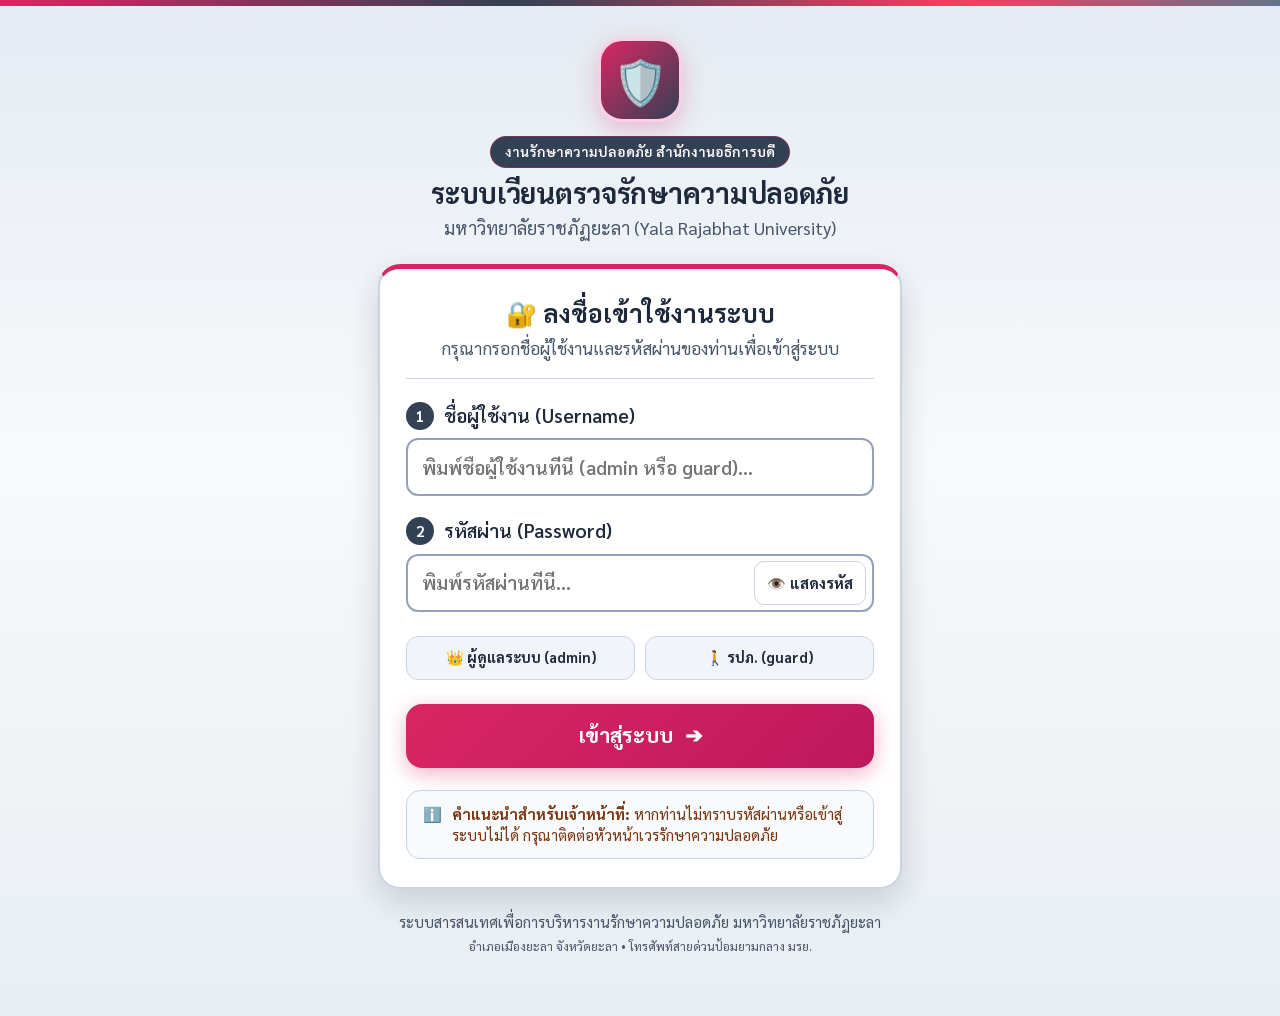
==== login.html @ 892bd607 "fix: ตรวจสอบและแก้ไขบัค Syntax error ใน app.js และจุดบกพร่องทั่วทั้งระบบ" ====
<!DOCTYPE html>
<html lang="th" data-theme="light">
<head>
  <meta charset="UTF-8">
  <meta name="viewport" content="width=device-width, initial-scale=1.0, maximum-scale=1.0, user-scalable=no, viewport-fit=cover">
  <title>เข้าสู่ระบบ - ระบบเวียนตรวจรักษาความปลอดภัย มหาวิทยาลัยราชภัฏยะลา</title>
  
  <!-- Fonts: TH Sarabun New (Google Fonts Sarabun) -->
  <link rel="preconnect" href="https://fonts.googleapis.com">
  <link rel="preconnect" href="https://fonts.gstatic.com" crossorigin>
  <link rel="stylesheet" href="https://fonts.googleapis.com/css2?family=Sarabun:ital,wght@0,300;0,400;0,500;0,600;0,700;0,800;1,400;1,600&display=swap">
  
  <!-- Main CSS -->
  <link rel="stylesheet" href="css/style.css?v=4.1">
</head>
<body class="login-body">

  <!-- แถบสีประจำสถาบันด้านบนสุด -->
  <div class="uni-top-ribbon"></div>

  <div class="login-wrapper">
    <!-- ส่วนหัวตราสัญลักษณ์มหาวิทยาลัย -->
    <div class="login-uni-header">
      <div class="uni-crest-badge" aria-hidden="true">🛡️</div>
      <div class="uni-title-group">
        <span class="uni-ministry-tag">งานรักษาความปลอดภัย สำนักงานอธิการบดี</span>
        <h1>ระบบเวียนตรวจรักษาความปลอดภัย</h1>
        <p>มหาวิทยาลัยราชภัฏยะลา (Yala Rajabhat University)</p>
      </div>
    </div>

    <!-- การ์ดกล่องเข้าสู่ระบบ (ออกแบบให้อ่านง่าย สบายตา) -->
    <div class="login-card">
      <div class="login-card-title-box">
        <h2>🔐 ลงชื่อเข้าใช้งานระบบ</h2>
        <p>กรุณากรอกชื่อผู้ใช้งานและรหัสผ่านของท่านเพื่อเข้าสู่ระบบ</p>
      </div>

      <form id="loginForm" class="login-form-clean">
        <div id="loginAlertBox" class="login-alert-banner" style="display:none;"></div>

        <!-- ช่องที่ 1: ชื่อผู้ใช้งาน -->
        <div class="login-field-group">
          <label for="usernameInput" class="login-field-label">
            <span class="step-circle">1</span> ชื่อผู้ใช้งาน (Username)
          </label>
          <input
            type="text"
            id="usernameInput"
            class="login-input-large"
            placeholder="พิมพ์ชื่อผู้ใช้งานที่นี่ (admin หรือ guard)..."
            autocomplete="username"
            required
          >
        </div>

        <!-- ช่องที่ 2: รหัสผ่าน -->
        <div class="login-field-group">
          <label for="passwordInput" class="login-field-label">
            <span class="step-circle">2</span> รหัสผ่าน (Password)
          </label>
          <div class="login-pw-wrapper">
            <input
              type="password"
              id="passwordInput"
              class="login-input-large pw-padding"
              placeholder="พิมพ์รหัสผ่านที่นี่..."
              autocomplete="current-password"
              required
            >
            <button type="button" id="togglePwBtn" class="btn-show-pw" title="กดเพื่อดูหรือซ่อนรหัสผ่าน">
              👁️ <span id="togglePwText">แสดงรหัส</span>
            </button>
          </div>
        </div>

        <!-- ปุ่มลัดเข้าสู่ระบบด่วนสำหรับทดสอบ -->
        <div class="login-quick-roles" style="display: flex; gap: 10px; margin-top: 4px;">
          <button type="button" class="btn-quick-login" id="btnQuickAdmin" style="flex: 1; min-height: 44px; padding: 8px 12px; border-radius: 12px; border: 1.5px solid var(--line); background: var(--surface-alt); font-size: 14.5px; font-weight: 700; color: var(--ink); cursor: pointer; display: flex; align-items: center; justify-content: center; gap: 6px;">
            👑 ผู้ดูแลระบบ (admin)
          </button>
          <button type="button" class="btn-quick-login" id="btnQuickGuard" style="flex: 1; min-height: 44px; padding: 8px 12px; border-radius: 12px; border: 1.5px solid var(--line); background: var(--surface-alt); font-size: 14.5px; font-weight: 700; color: var(--ink); cursor: pointer; display: flex; align-items: center; justify-content: center; gap: 6px;">
            🚶 รปภ. (guard)
          </button>
        </div>

        <!-- ปุ่มกดเข้าสู่ระบบขนาดใหญ่ -->
        <button type="submit" class="btn-login-primary" id="submitLoginBtn">
          <span>เข้าสู่ระบบ</span>
          <span class="btn-arrow">➔</span>
        </button>
      </form>

      <div class="login-help-box">
        <span>ℹ️</span>
        <div>
          <b>คำแนะนำสำหรับเจ้าหน้าที่:</b> หากท่านไม่ทราบรหัสผ่านหรือเข้าสู่ระบบไม่ได้ กรุณาติดต่อหัวหน้าเวรรักษาความปลอดภัย
        </div>
      </div>
    </div>

    <!-- ส่วนท้ายหน้าเว็บทางการ -->
    <footer class="login-uni-footer">
      <div>ระบบสารสนเทศเพื่อการบริหารงานรักษาความปลอดภัย มหาวิทยาลัยราชภัฏยะลา</div>
      <small>อำเภอเมืองยะลา จังหวัดยะลา • โทรศัพท์สายด่วนป้อมยามกลาง มรย.</small>
    </footer>
  </div>

  <script src="js/data.js?v=4.1"></script>
  <script>
    (function () {
      'use strict';

      const usernameInput = document.getElementById('usernameInput');
      const passwordInput = document.getElementById('passwordInput');
      const togglePwBtn = document.getElementById('togglePwBtn');
      const togglePwText = document.getElementById('togglePwText');
      const loginForm = document.getElementById('loginForm');
      const submitLoginBtn = document.getElementById('submitLoginBtn');
      const loginAlertBox = document.getElementById('loginAlertBox');
      const btnQuickAdmin = document.getElementById('btnQuickAdmin');
      const btnQuickGuard = document.getElementById('btnQuickGuard');

      // ตั้งค่าโหมดสีเริ่มต้นให้เป็นโหมดสว่างสบายตาเสมอ
      const savedTheme = localStorage.getItem('yru_sp_theme_v2') || 'light';
      document.documentElement.setAttribute('data-theme', savedTheme);

      // ล้างเซสชันเก่าทุกครั้งที่เปิดเข้าหน้า login.html เพื่อบังคับให้เข้าหน้าล็อกอินเสมอตามความต้องการ
      try {
        sessionStorage.removeItem('yru_sp_session');
        localStorage.removeItem('yru_sp_session');
      } catch (e) {}

      // ปุ่มแสดง/ซ่อนรหัสผ่าน
      if (togglePwBtn) {
        togglePwBtn.addEventListener('click', function () {
          const isPw = passwordInput.type === 'password';
          passwordInput.type = isPw ? 'text' : 'password';
          if (togglePwText) {
            togglePwText.textContent = isPw ? 'ซ่อนรหัส' : 'แสดงรหัส';
          }
        });
      }

      // ปุ่มลัดเข้าสู่ระบบด่วน
      if (btnQuickAdmin) {
        btnQuickAdmin.addEventListener('click', function () {
          usernameInput.value = 'admin';
          passwordInput.value = 'admin1234';
          executeLogin('admin', 'admin1234');
        });
      }

      if (btnQuickGuard) {
        btnQuickGuard.addEventListener('click', function () {
          usernameInput.value = 'guard';
          passwordInput.value = 'guard1234';
          executeLogin('guard', 'guard1234');
        });
      }

      // รองรับการคลิกปุ่มเข้าสู่ระบบโดยตรง
      if (submitLoginBtn) {
        submitLoginBtn.addEventListener('click', function (e) {
          e.preventDefault();
          executeLogin(usernameInput.value, passwordInput.value);
        });
      }

      // รองรับการกด Enter ในฟอร์ม
      if (loginForm) {
        loginForm.addEventListener('submit', function (e) {
          e.preventDefault();
          executeLogin(usernameInput.value, passwordInput.value);
        });
      }

      function executeLogin(username, password) {
        username = (username || '').trim().toLowerCase();
        password = (password || '').trim();

        if (!username || !password) {
          showError('กรุณากรอกชื่อผู้ใช้งานและรหัสผ่านให้ครบทั้ง 2 ช่อง');
          return;
        }

        const accounts = (typeof DEFAULT_ACCOUNTS !== 'undefined') ? DEFAULT_ACCOUNTS : [
          { username: 'admin', password: 'admin1234', name: 'ผู้ดูแลระบบ', role: 'admin', roleName: 'ผู้ดูแลระบบ' },
          { username: 'guard', password: 'guard1234', name: 'เจ้าหน้าที่ รปภ.', role: 'user', roleName: 'เจ้าหน้าที่ รปภ. (ผู้ตรวจ)' },
          { username: 'user', password: 'user1234', name: 'เจ้าหน้าที่ทั่วไป', role: 'user', roleName: 'ผู้ใช้งานทั่วไป' }
        ];

        const matched = accounts.find(function (acc) {
          return acc.username.toLowerCase() === username && acc.password === password;
        });

        if (matched) {
          loginAlertBox.style.display = 'none';
          submitLoginBtn.disabled = true;
          submitLoginBtn.innerHTML = '<span>⏳ กำลังเข้าสู่ระบบ กรุณารอสักครู่...</span>';

          const sessionData = {
            id: matched.id || ('acc-' + matched.username),
            username: matched.username,
            name: matched.name,
            role: matched.role,
            roleName: matched.roleName
          };

          try {
            sessionStorage.setItem('yru_sp_session', JSON.stringify(sessionData));
            localStorage.setItem('yru_sp_session', JSON.stringify(sessionData));
          } catch (err) {
            console.error('Storage error:', err);
          }

          setTimeout(function () {
            window.location.replace('index.html');
          }, 250);
        } else {
          showError('ชื่อผู้ใช้งาน หรือ รหัสผ่านไม่ถูกต้อง กรุณาตรวจสอบแล้วลองใหม่อีกครั้ง');
        }
      }

      function showError(msg) {
        loginAlertBox.textContent = '⚠️ ' + msg;
        loginAlertBox.style.display = 'block';
      }
    })();
  </script>
</body>
</html>
---- css/style.css ----
/* ==========================================================================
   ระบบเวียนตรวจรักษาความปลอดภัย มหาวิทยาลัยราชภัฏยะลา (YRU Official UI)
   เอกลักษณ์สีประจำมหาวิทยาลัยราชภัฏยะลา: สีชมพู (Pink) และ สีเทา (Slate Gray)
   ออกแบบให้อ่านง่าย สบายตา ไม่แสบตา ตัวอักษรใหญ่ ปุ่มกดชัดเจน สง่างามระดับมหาวิทยาลัย
   ========================================================================== */

:root {
  /* โทนสีหลัก: ชมพู-เทา มหาวิทยาลัยราชภัฏยะลา (YRU Official Pink & Slate Gray) */
  --bg: #f8fafc;
  --surface: #ffffff;
  --surface-alt: #f1f5f9;
  --ink: #1e293b;
  --muted: #475569;
  --line: #cbd5e1;
  --line-strong: #94a3b8;

  /* สีประจำมหาวิทยาลัยราชภัฏยะลา (YRU Pink & Slate Gray) */
  --yru-pink: #d92662;
  --yru-pink-hover: #be185d;
  --yru-pink-light: #fff1f5;
  --yru-pink-border: #fbcfe8;
  --yru-gray: #334155;
  --yru-gray-light: #e2e8f0;
  --yru-gray-border: #cbd5e1;

  --navy: #334155; /* สีเทาเข้มเกียรติยศ มรย. (Slate/Charcoal Gray) */
  --navy-light: #fff1f5; /* ผสมผสานสีชมพูอ่อนระเรื่อ */
  --accent: #d92662; /* สีเน้นหลัก: ชมพูสดใส มรย. */
  --accent-hover: #be185d;
  --accent-ink: #ffffff;
  --gold: #64748b; /* สีเทาเงินหรูหรา (Silver Slate) */
  --gold-bg: #f8fafc;
  --gold-border: #cbd5e1;

  /* สีสถานะ (ปรับความอิ่มตัวให้ผู้ใหญ่มองสบายตา แต่แยกแยะชัดเจน) */
  --ok: #15803d;

  /* iOS & Mobile Safe Area Insets (iPhone Notch, Dynamic Island, iPad Home Bar) */
  --sat: env(safe-area-inset-top, 0px);
  --sab: env(safe-area-inset-bottom, 0px);
  --sal: env(safe-area-inset-left, 0px);
  --sar: env(safe-area-inset-right, 0px);
  --ok-bg: #ecfdf3;
  --ok-border: #86efac;

  --alert: #b91c1c;
  --alert-bg: #fef2f2;
  --alert-border: #fca5a5;

  --risk: #b45309;
  --risk-bg: #fffbeb;
  --risk-border: #fcd34d;

  /* สีกะการทำงาน */
  --sm: #b45309; /* กะเช้า */
  --sa: #0369a1; /* กะบ่าย */
  --sn: #3730a3; /* กะดึก */

  --shadow-sm: 0 2px 6px rgba(51, 65, 85, 0.06);
  --shadow: 0 4px 16px rgba(51, 65, 85, 0.08);
  --shadow-lg: 0 12px 32px rgba(15, 23, 42, 0.16);

  /* ฟอนต์ภาษาไทยมาตรฐานทางราชการ: TH Sarabun New / Sarabun */
  --f-head: "TH Sarabun New", "TH Sarabun PSK", "Sarabun", -apple-system, BlinkMacSystemFont, "Segoe UI", sans-serif;
  --f-body: "TH Sarabun New", "TH Sarabun PSK", "Sarabun", -apple-system, BlinkMacSystemFont, "Segoe UI", sans-serif;
}

/* โหมดกลางคืน (Dark Mode) สไตล์ Cyber Pink & Slate Gray */
:root[data-theme="dark"] {
  --bg: #0b0f17;
  --surface: #151d2a;
  --surface-alt: #1a2332;
  --ink: #f1f5f9;
  --muted: #94a3b8;
  --line: #2d3748;
  --line-strong: #4a5568;

  --yru-pink: #f43f5e;
  --yru-pink-hover: #fb7185;
  --yru-pink-light: #2d121c;
  --yru-pink-border: #881337;
  --yru-gray: #64748b;
  --yru-gray-light: #1e293b;
  --yru-gray-border: #475569;

  --navy: #64748b;
  --navy-light: #25121b;
  --accent: #f43f5e;
  --accent-hover: #fb7185;
  --accent-ink: #ffffff;
  --gold: #94a3b8;
  --gold-bg: #1e293b;
  --gold-border: #475569;

  --ok: #4ade80;
  --ok-bg: #132f20;
  --ok-border: #166534;

  --alert: #f87171;
  --alert-bg: #3b181c;
  --alert-border: #991b1b;

  --risk: #fbbf24;
  --risk-bg: #332409;
  --risk-border: #92400e;

  --shadow-sm: none;
  --shadow: 0 4px 16px rgba(0, 0, 0, 0.35);
  --shadow-lg: 0 12px 32px rgba(0, 0, 0, 0.55);
  color-scheme: dark;
}

* {
  box-sizing: border-box;
}

html, body {
  margin: 0;
  padding: 0;
  font-family: var(--f-body);
  font-size: 19.5px; /* ขนาดมาตรฐานที่อ่านสบายตา คมชัด สำหรับ TH Sarabun New */
  line-height: 1.55;
  color: var(--ink);
  background: var(--bg);
  -webkit-font-smoothing: antialiased;
  -moz-osx-font-smoothing: grayscale;
}

body {
  padding-bottom: max(60px, calc(40px + var(--sab)));
  padding-left: var(--sal);
  padding-right: var(--sar);
}

h1, h2, h3, h4 {
  font-family: var(--f-head);
  margin: 0;
  line-height: 1.3;
  color: var(--ink);
}

h1 {
  font-size: 28px;
  font-weight: 700;
  letter-spacing: -0.01em;
}

h2 {
  font-size: 23px;
  font-weight: 700;
}

h3 {
  font-size: 20px;
  font-weight: 600;
}

h4 {
  font-size: 18px;
  font-weight: 600;
}

p {
  margin: 0;
  font-size: 18px;
  font-weight: 400;
  line-height: 1.55;
  color: var(--muted);
}

button, select, input, textarea {
  font: inherit;
  color: inherit;
}

/* แถบสีชมพู-เทา มหาวิทยาลัยราชภัฏยะลา ด้านบนสุดของหน้าเว็บ */
.uni-top-ribbon {
  height: 6px;
  background: linear-gradient(90deg, #d92662 0%, #334155 40%, #f43f5e 75%, #64748b 100%);
  width: 100%;
}

.wrap {
  max-width: 780px;
  margin: 0 auto;
  padding: 0 16px;
}

body.wide .wrap {
  max-width: 1180px;
}

/* ==========================================================================
   1. หน้าเข้าสู่ระบบ (Official Login Page - login.html)
   ========================================================================== */
body.login-body {
  min-height: 100vh;
  display: flex;
  flex-direction: column;
  background: linear-gradient(180deg, #e4ebf3 0%, var(--bg) 45%, #e8eef3 100%);
  padding-top: var(--sat);
  padding-bottom: max(20px, var(--sab));
  padding-left: var(--sal);
  padding-right: var(--sar);
}

:root[data-theme="dark"] body.login-body {
  background: linear-gradient(180deg, #0b1120 0%, #0f172a 100%);
}

.login-wrapper {
  flex: 1;
  width: 100%;
  max-width: 560px;
  margin: 0 auto;
  padding: 32px 18px 40px;
  display: flex;
  flex-direction: column;
  justify-content: center;
  gap: 22px;
}

.login-uni-header {
  display: flex;
  flex-direction: column;
  align-items: center;
  text-align: center;
  gap: 12px;
}

.uni-crest-badge {
  width: 84px;
  height: 84px;
  background: linear-gradient(135deg, var(--yru-pink) 0%, var(--yru-gray) 100%);
  border: 3px solid var(--yru-pink-border);
  border-radius: 24px;
  display: grid;
  place-items: center;
  font-size: 44px;
  box-shadow: 0 8px 24px rgba(217, 38, 98, 0.25);
}

.uni-ministry-tag {
  display: inline-block;
  background: var(--yru-gray);
  color: #ffffff;
  font-size: 14px;
  font-weight: 600;
  padding: 4px 14px;
  border-radius: 99px;
  border: 1px solid rgba(217, 38, 98, 0.4);
  margin-bottom: 6px;
}

.uni-title-group h1 {
  font-size: 28px;
  font-weight: 700;
  color: var(--ink);
}

:root[data-theme="dark"] .uni-title-group h1 {
  color: #ffffff;
}

.uni-title-group p {
  margin: 4px 0 0;
  font-size: 18px;
  color: var(--muted);
  font-weight: 400;
}

.login-card {
  background: var(--surface);
  border: 2px solid var(--line);
  border-top: 5px solid var(--yru-pink);
  border-radius: 22px;
  padding: 28px 26px;
  box-shadow: var(--shadow-lg);
  display: flex;
  flex-direction: column;
  gap: 22px;
}

.login-card-title-box {
  text-align: center;
  border-bottom: 1.5px solid var(--line);
  padding-bottom: 16px;
}

.login-card-title-box h2 {
  font-size: 25px;
  font-weight: 700;
  color: var(--ink);
}

.login-card-title-box p {
  margin: 6px 0 0;
  font-size: 17px;
  font-weight: 400;
  color: var(--muted);
}

.login-form-clean {
  display: flex;
  flex-direction: column;
  gap: 20px;
}

.login-field-group {
  display: flex;
  flex-direction: column;
  gap: 8px;
}

.login-field-label {
  display: flex;
  align-items: center;
  gap: 10px;
  font-size: 19px;
  font-weight: 600;
  color: var(--ink);
}

.step-circle {
  width: 28px;
  height: 28px;
  border-radius: 50%;
  background: var(--navy);
  color: #ffffff;
  font-size: 15px;
  font-weight: 700;
  display: inline-flex;
  align-items: center;
  justify-content: center;
  flex-shrink: 0;
}

.login-input-large {
  width: 100%;
  min-height: 60px;
  border: 2px solid var(--line-strong);
  border-radius: 14px;
  background: var(--surface-alt);
  padding: 12px 16px;
  font-size: 19px;
  font-weight: 600;
  color: var(--ink);
  transition: all 0.15s ease;
}

.login-input-large:focus {
  outline: none;
  border-color: var(--accent);
  background: var(--surface);
  box-shadow: 0 0 0 4px rgba(217, 38, 98, 0.2);
}

.login-pw-wrapper {
  position: relative;
  display: flex;
  align-items: center;
}

.login-input-large.pw-padding {
  padding-right: 125px;
}

.btn-show-pw {
  position: absolute;
  right: 8px;
  height: 44px;
  padding: 0 12px;
  border-radius: 10px;
  border: 1.5px solid var(--line);
  background: var(--surface);
  color: var(--ink);
  font-size: 15px;
  font-weight: 700;
  cursor: pointer;
  display: inline-flex;
  align-items: center;
  gap: 4px;
}

.btn-show-pw:hover {
  border-color: var(--accent);
  background: var(--navy-light);
  color: var(--accent);
}

.btn-login-primary {
  width: 100%;
  min-height: 64px;
  border-radius: 16px;
  border: none;
  background: linear-gradient(135deg, var(--yru-pink) 0%, var(--yru-pink-hover) 100%);
  color: #ffffff;
  font-size: 21px;
  font-weight: 700;
  cursor: pointer;
  display: flex;
  align-items: center;
  justify-content: center;
  gap: 12px;
  box-shadow: 0 6px 20px rgba(217, 38, 98, 0.35);
  transition: all 0.15s ease;
  margin-top: 4px;
}

.btn-login-primary:hover {
  background: linear-gradient(135deg, var(--yru-pink-hover) 0%, #9d174d 100%);
  transform: translateY(-2px);
  box-shadow: 0 8px 24px rgba(217, 38, 98, 0.45);
}

.login-alert-banner {
  background: var(--alert-bg);
  border: 2px solid var(--alert-border);
  color: var(--alert);
  padding: 14px 16px;
  border-radius: 14px;
  font-size: 17px;
  font-weight: 700;
  text-align: center;
}

.login-help-box {
  background: var(--gold-bg);
  border: 1.5px solid var(--gold-border);
  color: #78350f;
  border-radius: 14px;
  padding: 12px 16px;
  font-size: 15px;
  display: flex;
  align-items: flex-start;
  gap: 10px;
  line-height: 1.45;
}

:root[data-theme="dark"] .login-help-box {
  color: #fde68a;
}

.login-uni-footer {
  text-align: center;
  color: var(--muted);
  font-size: 15px;
  line-height: 1.5;
}

/* ==========================================================================
   2. แถบส่วนหัวของเว็บไซต์ (Official University App Header)
   ========================================================================== */
.bar {
  position: sticky;
  top: 0;
  z-index: 30;
  background: var(--surface);
  border-bottom: 2px solid var(--line);
  box-shadow: var(--shadow-sm);
  padding: 12px 16px;
  padding-top: max(12px, var(--sat));
  padding-left: max(16px, var(--sal));
  padding-right: max(16px, var(--sar));
}

.bar-in {
  max-width: 1180px;
  margin: 0 auto;
  display: flex;
  align-items: center;
  justify-content: space-between;
  gap: 14px;
  flex-wrap: wrap;
}

.brand {
  display: flex;
  align-items: center;
  gap: 12px;
}

.brand-icon {
  width: 52px;
  height: 52px;
  border-radius: 14px;
  background: linear-gradient(135deg, var(--yru-pink) 0%, var(--yru-gray) 100%);
  border: 2px solid var(--yru-pink-border);
  display: grid;
  place-items: center;
  font-size: 28px;
  flex-shrink: 0;
  box-shadow: 0 4px 12px rgba(217, 38, 98, 0.25);
}

.brand-dept {
  display: block;
  font-size: 13.5px;
  font-weight: 600;
  color: var(--accent);
  letter-spacing: 0.02em;
}

.brand h1 {
  font-size: 23px;
  font-weight: 700;
  color: var(--ink);
}

:root[data-theme="dark"] .brand h1 {
  color: #ffffff;
}

.brand small {
  color: var(--muted);
  font-size: 15.5px;
  font-weight: 400;
  display: block;
}

.header-right {
  display: flex;
  align-items: center;
  gap: 10px;
  flex-wrap: wrap;
}

.clock-box {
  background: var(--surface-alt);
  border: 1.5px solid var(--line);
  border-radius: 12px;
  padding: 6px 14px;
  text-align: right;
  line-height: 1.25;
}

.clock-label {
  display: block;
  font-size: 12.5px;
  font-weight: 500;
  color: var(--muted);
}

.clock-time {
  font-family: var(--f-head);
  font-size: 21px;
  font-weight: 700;
  color: var(--navy);
  font-variant-numeric: tabular-nums;
  white-space: nowrap;
  letter-spacing: 0.5px;
}

:root[data-theme="dark"] .clock-time {
  color: var(--accent);
}

.clock-date {
  display: block;
  font-size: 14.5px;
  font-weight: 400;
  color: var(--muted);
}

/* กล่องชื่อผู้ใช้และปุ่มออกจากระบบ */
.user-pill {
  display: inline-flex;
  align-items: center;
  background: transparent;
  border: none;
  padding: 0;
}

.user-pill-info {
  display: flex;
  flex-direction: column;
  line-height: 1.2;
}

.user-role-tag {
  font-size: 13px;
  font-weight: 600;
  color: var(--accent);
}

.user-name {
  font-size: 17px;
  font-weight: 700;
  color: var(--ink);
  white-space: nowrap;
}

.btn-logout-main {
  background: var(--alert-bg);
  border: 2px solid var(--alert-border);
  color: var(--alert);
  font-size: 16px;
  font-weight: 600;
  min-height: 44px;
  padding: 6px 14px;
  border-radius: 10px;
  cursor: pointer;
  display: inline-flex;
  align-items: center;
  gap: 6px;
  transition: all 0.15s ease;
  white-space: nowrap;
}

.btn-logout-main:hover {
  background: var(--alert);
  color: #ffffff;
  border-color: var(--alert);
}

.theme-toggle {
  background: var(--surface-alt);
  border: 1.5px solid var(--line);
  width: 48px;
  height: 48px;
  border-radius: 12px;
  cursor: pointer;
  font-size: 22px;
  display: grid;
  place-items: center;
}

.theme-toggle:hover {
  border-color: var(--navy);
}

/* ==========================================================================
   3. แบนเนอร์ต้อนรับและแนะนำขั้นตอน (Role Welcome Banner)
   ========================================================================== */
.tab-panel {
  display: flex;
  flex-direction: column;
  gap: 18px;
  margin-top: 18px;
}

.tab-panel[hidden] {
  display: none !important;
}

.role-welcome-banner {
  background: linear-gradient(135deg, #334155 0%, #1e293b 100%);
  color: #ffffff;
  border-radius: 18px;
  padding: 20px 22px;
  display: flex;
  align-items: center;
  gap: 16px;
  box-shadow: var(--shadow);
  border-left: 6px solid var(--yru-pink);
  flex-wrap: wrap;
}

.banner-icon {
  width: 58px;
  height: 58px;
  border-radius: 16px;
  background: rgba(217, 38, 98, 0.2);
  border: 1px solid rgba(217, 38, 98, 0.35);
  display: grid;
  place-items: center;
  font-size: 32px;
  flex-shrink: 0;
}

.banner-info {
  flex: 1;
  min-width: 220px;
}

.banner-info h2 {
  font-size: 23px;
  font-weight: 700;
  color: #ffffff;
}

.banner-info p {
  margin: 4px 0 0;
  font-size: 17.5px;
  font-weight: 400;
  color: rgba(255, 255, 255, 0.9);
}

.banner-badge {
  background: linear-gradient(135deg, var(--yru-pink) 0%, var(--yru-pink-hover) 100%);
  color: #ffffff;
  font-size: 15px;
  font-weight: 600;
  padding: 6px 14px;
  border-radius: 99px;
  white-space: nowrap;
  box-shadow: 0 2px 8px rgba(217, 38, 98, 0.35);
}

/* ==========================================================================
   4. การ์ดและโครงสร้างขั้นตอนที่ 1 - 2 - 3 (Step Cards)
   ========================================================================== */
.card {
  background: var(--surface);
  border: 2px solid var(--line);
  border-radius: 18px;
  padding: 22px;
  box-shadow: var(--shadow-sm);
}

.step-card {
  border-top: 4px solid var(--navy);
}

.step-header {
  display: flex;
  align-items: flex-start;
  gap: 14px;
  border-bottom: 1.5px solid var(--line);
  padding-bottom: 14px;
  margin-bottom: 18px;
}

.step-badge {
  background: var(--navy);
  color: #ffffff;
  font-family: var(--f-head);
  font-size: 16px;
  font-weight: 700;
  padding: 6px 14px;
  border-radius: 10px;
  white-space: nowrap;
  flex-shrink: 0;
}

.step-header h3 {
  font-size: 20px;
  color: var(--ink);
}

.step-header p {
  margin: 2px 0 0;
  font-size: 16px;
  color: var(--muted);
}

.step-form-grid {
  display: flex;
  flex-direction: column;
  gap: 18px;
}

.field-box {
  background: var(--surface-alt);
  border: 1.5px solid var(--line);
  border-radius: 14px;
  padding: 14px 16px;
}

.lbl {
  display: block;
  font-size: 17px;
  font-weight: 700;
  margin-bottom: 8px;
  color: var(--ink);
}

/* ฟอร์มกรอกข้อมูลขนาดใหญ่ กดง่าย มองชัด */
select, input[type=text], input[type=date], input[type=password], textarea {
  width: 100%;
  min-height: 58px;
  border: 2px solid var(--line-strong);
  border-radius: 12px;
  background: var(--surface);
  padding: 10px 14px;
  font-size: 19px;
  font-weight: 600;
  color: var(--ink);
  transition: border-color 0.15s;
}

select:focus, input:focus, textarea:focus {
  outline: none;
  border-color: var(--navy);
  box-shadow: 0 0 0 3px rgba(27, 54, 93, 0.15);
}

textarea {
  min-height: 115px;
  resize: vertical;
  font-weight: 500;
}

/* ปุ่มเลือกกะเวลา 3 กะ */
.seg-shifts {
  display: grid;
  grid-template-columns: repeat(3, 1fr);
  gap: 10px;
}

@media (max-width: 520px) {
  .seg-shifts {
    grid-template-columns: 1fr;
  }
}

.seg-shifts button {
  min-height: 76px;
  border: 2px solid var(--line-strong);
  border-radius: 14px;
  background: var(--surface);
  cursor: pointer;
  display: flex;
  flex-direction: column;
  align-items: center;
  justify-content: center;
  padding: 10px;
  gap: 2px;
  transition: all 0.15s ease;
}

.shift-icon {
  font-size: 24px;
}

.seg-shifts button b {
  font-size: 18px;
  color: var(--ink);
}

.seg-shifts button small {
  font-size: 14px;
  color: var(--muted);
}

.seg-shifts button[aria-pressed="true"] {
  border: 3px solid var(--c);
  background: var(--surface);
  box-shadow: 0 4px 12px rgba(0, 0, 0, 0.08);
  position: relative;
}

.seg-shifts button[aria-pressed="true"] b {
  color: var(--c);
}

.seg-shifts button[aria-pressed="true"]::after {
  content: "✓ เลือกอยู่";
  font-size: 12px;
  font-weight: 700;
  background: var(--c);
  color: #ffffff;
  padding: 2px 8px;
  border-radius: 99px;
  margin-top: 4px;
}

/* ==========================================================================
   5. ปุ่มแจ้งเหตุด่วนฉุกเฉิน และปุ่มมาตรฐาน
   ========================================================================== */
.emergency-callout-card {
  background: var(--alert-bg);
  border: 2px solid var(--alert-border);
  border-radius: 18px;
  padding: 18px 20px;
  display: flex;
  flex-direction: column;
  gap: 14px;
}

.emergency-callout-text b {
  display: block;
  font-size: 19px;
  color: var(--alert);
}

.emergency-callout-text span {
  display: block;
  font-size: 15px;
  color: var(--ink);
  margin-top: 2px;
}

.btn-emergency-main {
  width: 100%;
  min-height: 62px;
  background: #b91c1c;
  color: #ffffff;
  border: 2px solid #991b1b;
  border-radius: 14px;
  font-size: 20px;
  font-weight: 700;
  cursor: pointer;
  display: flex;
  align-items: center;
  justify-content: center;
  gap: 10px;
  box-shadow: 0 4px 14px rgba(185, 28, 28, 0.3);
  transition: all 0.15s ease;
}

.btn-emergency-main:hover {
  background: #991b1b;
}

.btn {
  min-height: 54px;
  border: 2px solid transparent;
  border-radius: 12px;
  background: var(--navy);
  color: #ffffff;
  font-size: 18px;
  font-weight: 700;
  padding: 10px 20px;
  cursor: pointer;
  display: inline-flex;
  align-items: center;
  justify-content: center;
  gap: 8px;
  transition: all 0.15s ease;
}

.btn:hover {
  background: var(--accent);
}

.btn.ghost {
  background: var(--surface-alt);
  color: var(--ink);
  border-color: var(--line-strong);
}

.btn.ghost:hover {
  background: var(--navy-light);
  border-color: var(--navy);
}

.btn-excel {
  background: var(--ok);
  color: #ffffff;
  font-size: 17px;
  padding: 10px 18px;
}

.btn-excel:hover {
  background: #166534;
}

/* ==========================================================================
   6. แถบความคืบหน้า (Progress Bar)
   ========================================================================== */
.progress-number-box {
  background: var(--ok-bg);
  border: 2px solid var(--ok-border);
  color: var(--ok);
  padding: 6px 16px;
  border-radius: 12px;
  font-size: 24px;
  font-weight: 700;
}

.progress-bar-wrap {
  width: 100%;
  height: 22px;
  background: var(--surface-alt);
  border-radius: 99px;
  overflow: hidden;
  border: 2px solid var(--line);
}

.progress-bar-fill {
  height: 100%;
  background: linear-gradient(90deg, var(--accent), var(--ok));
  transition: width 0.35s ease;
}

.progress-footer-row {
  display: flex;
  justify-content: space-between;
  align-items: center;
  gap: 12px;
  margin-top: 14px;
  flex-wrap: wrap;
}

.progress-hint {
  font-size: 15px;
  color: var(--muted);
}

.btn-sm-reset {
  min-height: 44px;
  font-size: 15px;
  padding: 6px 14px;
}

/* ==========================================================================
   7. รายการจุดตรวจ (Checkpoints Cards - ชัดเจน อ่านง่าย กดง่าย)
   ========================================================================== */
.filter-bar-simple {
  display: flex;
  align-items: center;
  justify-content: space-between;
  gap: 10px;
  flex-wrap: wrap;
  background: var(--surface-alt);
  padding: 12px 16px;
  border-radius: 14px;
  border: 1.5px solid var(--line);
  margin-bottom: 16px;
}

.filter-bar-label {
  font-size: 16px;
  font-weight: 700;
  color: var(--ink);
}

.chip-row {
  display: flex;
  gap: 8px;
  flex-wrap: wrap;
}

.chip-btn {
  background: var(--surface);
  border: 2px solid var(--line-strong);
  border-radius: 10px;
  padding: 8px 16px;
  font-size: 16px;
  font-weight: 700;
  cursor: pointer;
  color: var(--ink);
}

.chip-btn.active {
  background: var(--navy);
  color: #ffffff;
  border-color: var(--navy);
}

.chip-btn.risk-chip:not(.active) {
  color: var(--risk);
  border-color: var(--risk-border);
  background: var(--risk-bg);
}

.cp-list {
  display: flex;
  flex-direction: column;
  gap: 16px;
}

.cp-card {
  background: var(--surface);
  border: 2px solid var(--line-strong);
  border-radius: 16px;
  padding: 18px;
  display: flex;
  flex-direction: column;
  gap: 14px;
  transition: all 0.15s ease;
}

.cp-card.is-risk {
  border-left: 8px solid var(--risk);
  background: linear-gradient(90deg, var(--risk-bg) 0%, var(--surface) 18%);
}

.cp-card.done {
  background: var(--ok-bg);
  border-color: var(--ok-border);
  border-left: 8px solid var(--ok);
}

.cp-card.alert {
  background: var(--alert-bg);
  border-color: var(--alert-border);
  border-left: 8px solid var(--alert);
}

.cp-card-top {
  display: flex;
  align-items: flex-start;
  gap: 14px;
}

.cp-num {
  min-width: 54px;
  height: 54px;
  border-radius: 14px;
  background: var(--navy);
  color: #ffffff;
  font-family: var(--f-head);
  font-weight: 700;
  font-size: 20px;
  display: grid;
  place-items: center;
  flex-shrink: 0;
}

.cp-card.done .cp-num {
  background: var(--ok);
}

.cp-card.alert .cp-num {
  background: var(--alert);
}

.cp-card-info {
  flex: 1;
  min-width: 0;
}

.cp-card-title {
  font-weight: 700;
  font-size: 20px;
  color: var(--ink);
  line-height: 1.35;
}

.cp-card-zone {
  font-size: 16px;
  font-weight: 600;
  color: var(--accent);
  margin-top: 4px;
}

.cp-card-desc {
  font-size: 16px;
  color: var(--ink);
  margin-top: 8px;
  background: var(--surface-alt);
  padding: 10px 14px;
  border-radius: 10px;
  border: 1px solid var(--line);
}

.btn-check-action {
  width: 100%;
  min-height: 58px;
  border-radius: 12px;
  border: none;
  background: var(--accent);
  color: #ffffff;
  font-size: 19px;
  font-weight: 700;
  cursor: pointer;
  display: flex;
  align-items: center;
  justify-content: center;
  gap: 10px;
  box-shadow: 0 4px 10px rgba(15, 94, 86, 0.2);
}

.btn-check-action:hover {
  background: var(--accent-hover);
}

.btn-check-action.edit {
  background: var(--surface);
  color: var(--navy);
  border: 2px solid var(--navy);
  box-shadow: none;
}

/* ป้ายล็อกข้อมูลสำหรับ รปภ. ที่บันทึกเสร็จแล้ว */
.badge-locked-status {
  display: flex;
  align-items: center;
  justify-content: center;
  gap: 8px;
  font-size: 16px;
  font-weight: 700;
  color: var(--ok);
  background: var(--surface);
  border: 2px solid var(--ok-border);
  border-radius: 12px;
  padding: 12px 16px;
  width: 100%;
  text-align: center;
}

.cp-card.alert .badge-locked-status {
  color: var(--alert);
  border-color: var(--alert-border);
}

/* ==========================================================================
   8. หน้าแดชบอร์ดหัวหน้าเวร / แอดมิน (Supervisor Dashboard)
   ========================================================================== */
.stats-grid {
  display: grid;
  grid-template-columns: repeat(auto-fit, minmax(220px, 1fr));
  gap: 14px;
}

.stat-card {
  background: var(--surface);
  border: 2px solid var(--line);
  border-top: 5px solid var(--navy);
  border-radius: 16px;
  padding: 18px;
  display: flex;
  align-items: center;
  gap: 16px;
  box-shadow: var(--shadow-sm);
}

.stat-card.ok-stat {
  border-top-color: var(--ok);
  background: var(--ok-bg);
  border-color: var(--ok-border);
}

.stat-card.alert-stat {
  border-top-color: var(--alert);
  background: var(--alert-bg);
  border-color: var(--alert-border);
}

.stat-card.cp-stat {
  border-top-color: var(--gold);
}

.stat-icon {
  width: 56px;
  height: 56px;
  border-radius: 14px;
  background: var(--surface-alt);
  border: 1.5px solid var(--line);
  display: grid;
  place-items: center;
  font-size: 28px;
  flex-shrink: 0;
}

.stat-label {
  display: block;
  font-size: 15px;
  font-weight: 700;
  color: var(--muted);
}

.stat-value {
  display: block;
  font-family: var(--f-head);
  font-size: 34px;
  font-weight: 700;
  color: var(--ink);
  line-height: 1.15;
}

.ok-stat .stat-value, .ok-stat .stat-label {
  color: var(--ok);
}

.alert-stat .stat-value, .alert-stat .stat-label {
  color: var(--alert);
}

.stat-meta small {
  font-size: 13px;
  color: var(--muted);
}

.section-title-row {
  display: flex;
  justify-content: space-between;
  align-items: center;
  gap: 14px;
  flex-wrap: wrap;
}

.section-title {
  font-size: 21px;
  color: var(--navy);
}

:root[data-theme="dark"] .section-title {
  color: var(--ink);
}

.section-title.alert-title {
  color: var(--alert);
}

.section-subtitle {
  margin: 4px 0 0;
  font-size: 16.5px;
  font-weight: 400;
  color: var(--muted);
}

.incident-section-card {
  border-color: var(--alert-border);
  border-top: 5px solid var(--alert);
}

.incident-feed-list {
  display: flex;
  flex-direction: column;
  gap: 12px;
  margin-top: 14px;
}

.filter-controls-grid {
  display: grid;
  grid-template-columns: repeat(auto-fit, minmax(220px, 1fr));
  gap: 14px;
  background: var(--surface-alt);
  padding: 16px;
  border-radius: 14px;
  border: 1.5px solid var(--line);
}

/* ตารางรายงานระดับมหาวิทยาลัย อ่านง่าย ชัดเจน */
.tbl {
  overflow-x: auto;
  border: 1.5px solid var(--line);
  border-radius: 14px;
}

table {
  width: 100%;
  border-collapse: collapse;
  min-width: 780px;
  font-size: 17px;
}

th, td {
  padding: 14px 12px;
  border-bottom: 1.5px solid var(--line);
  text-align: left;
  vertical-align: middle;
}

th {
  background: var(--navy);
  color: #ffffff;
  font-size: 17px;
  font-weight: 600;
  white-space: nowrap;
}

td {
  font-weight: 400;
  color: var(--ink);
}

tbody tr:nth-child(even) {
  background: var(--surface-alt);
}

tbody tr:hover {
  background: var(--navy-light);
}

/* ป้ายกำกับ (Tags) */
.tag {
  display: inline-flex;
  align-items: center;
  gap: 4px;
  padding: 4px 10px;
  border-radius: 8px;
  font-size: 14px;
  font-weight: 700;
  white-space: nowrap;
}

.tag.ok {
  background: var(--ok-bg);
  color: var(--ok);
  border: 1.5px solid var(--ok-border);
}

.tag.alert {
  background: var(--alert-bg);
  color: var(--alert);
  border: 1.5px solid var(--alert-border);
}

.tag.risk {
  background: var(--risk-bg);
  color: var(--risk);
  border: 1.5px solid var(--risk-border);
}

/* ปุ่มจัดการในตารางแอดมิน */
.admin-action-group {
  display: flex;
  gap: 8px;
  justify-content: center;
  align-items: center;
}

.btn-action-edit {
  background: var(--navy);
  border: 1.5px solid var(--navy);
  color: #ffffff;
  border-radius: 10px;
  padding: 8px 14px;
  font-size: 15px;
  font-weight: 700;
  cursor: pointer;
  white-space: nowrap;
  transition: all 0.15s ease;
}

.btn-action-edit:hover {
  background: var(--accent);
  border-color: var(--accent);
}

.btn-action-delete {
  background: var(--alert-bg);
  border: 1.5px solid var(--alert-border);
  color: var(--alert);
  border-radius: 10px;
  padding: 8px 12px;
  font-size: 15px;
  font-weight: 700;
  cursor: pointer;
  white-space: nowrap;
  transition: all 0.15s ease;
}

.btn-action-delete:hover {
  background: var(--alert);
  color: #ffffff;
}

.btn-danger-del {
  background: var(--alert-bg);
  border: 2px solid var(--alert-border);
  color: var(--alert);
  border-radius: 12px;
  font-size: 17px;
  font-weight: 700;
  cursor: pointer;
}

.btn-danger-del:hover {
  background: var(--alert);
  color: #ffffff;
}

/* ==========================================================================
   9. หน้าต่างป๊อปอัป (Modal Sheets - อยู่กึ่งกลางจอเข้าใจง่าย)
   ========================================================================== */
.veil {
  position: fixed;
  inset: 0;
  background: rgba(15, 23, 42, 0.72);
  backdrop-filter: blur(4px);
  z-index: 100;
  display: flex;
  align-items: center;
  justify-content: center;
  padding: 16px;
}

.veil[hidden],
.veil[style*="display: none"],
.veil[style*="display:none"],
[hidden] {
  display: none !important;
  visibility: hidden !important;
  pointer-events: none !important;
  opacity: 0 !important;
}

.sheet {
  background: var(--surface);
  width: 100%;
  max-width: 660px;
  max-height: 92vh;
  overflow-y: auto;
  border-radius: 22px;
  border: 2px solid var(--line);
  border-top: 6px solid var(--navy);
  padding: 24px;
  display: flex;
  flex-direction: column;
  gap: 18px;
  box-shadow: var(--shadow-lg);
}

.sheet.emergency-sheet {
  border-top-color: var(--alert);
}

.sheet.admin-sheet {
  border-top-color: var(--accent);
}

.sheet-head {
  display: flex;
  align-items: flex-start;
  justify-content: space-between;
  gap: 12px;
  border-bottom: 2px solid var(--line);
  padding-bottom: 14px;
}

.modal-step-tag {
  display: inline-block;
  background: var(--navy-light);
  color: var(--navy);
  font-size: 13px;
  font-weight: 700;
  padding: 3px 10px;
  border-radius: 6px;
}

.modal-step-tag.alert-tag {
  background: var(--alert-bg);
  color: var(--alert);
}

.sheet-close {
  background: var(--surface-alt);
  border: 2px solid var(--line-strong);
  min-height: 44px;
  padding: 0 14px;
  border-radius: 10px;
  font-size: 16px;
  font-weight: 700;
  cursor: pointer;
  flex-shrink: 0;
}

.sheet-close:hover {
  background: var(--alert-bg);
  border-color: var(--alert);
  color: var(--alert);
}

.stamp-info-bar {
  background: var(--surface-alt);
  border: 1.5px solid var(--line);
  padding: 12px 16px;
  border-radius: 14px;
  display: flex;
  justify-content: space-between;
  align-items: center;
  flex-wrap: wrap;
  gap: 10px;
}

.stamp-info-bar.alert-stamp {
  background: var(--alert-bg);
  border-color: var(--alert-border);
}

.stamp-label {
  font-size: 14px;
  color: var(--muted);
  font-weight: 600;
}

.stamp-val {
  font-size: 21px;
  font-weight: 700;
  color: var(--navy);
}

.stamp-guard {
  font-size: 18px;
  font-weight: 700;
  color: var(--ink);
}

.modal-section-box {
  background: var(--surface-alt);
  border: 1.5px solid var(--line);
  border-radius: 14px;
  padding: 16px;
}

.admin-form-grid {
  display: grid;
  grid-template-columns: 1fr 1fr;
  gap: 14px;
}

@media (max-width: 520px) {
  .admin-form-grid {
    grid-template-columns: 1fr;
  }
}

/* ปุ่มยักษ์ 2 ตัวเลือก: ปกติ vs มีปัญหา */
.decision-two {
  display: grid;
  grid-template-columns: 1fr 1fr;
  gap: 12px;
}

.btn-decision {
  min-height: 96px;
  border: 3px solid var(--line-strong);
  border-radius: 16px;
  background: var(--surface);
  cursor: pointer;
  display: flex;
  flex-direction: column;
  align-items: center;
  justify-content: center;
  gap: 4px;
  font-size: 19px;
  font-weight: 700;
  padding: 12px;
  transition: all 0.15s ease;
}

.btn-decision.ok[aria-pressed="true"] {
  border-color: var(--ok);
  background: var(--ok-bg);
  color: var(--ok);
  box-shadow: 0 4px 12px rgba(21, 128, 61, 0.2);
}

.btn-decision.alert[aria-pressed="true"] {
  border-color: var(--alert);
  background: var(--alert-bg);
  color: var(--alert);
  box-shadow: 0 4px 12px rgba(185, 28, 28, 0.2);
}

/* กล่องไมโครโฟนพูดแทนพิมพ์ */
.mic-helper-box {
  display: flex;
  align-items: center;
  justify-content: space-between;
  gap: 10px;
  background: var(--surface);
  border: 1.5px dashed var(--line-strong);
  border-radius: 12px;
  padding: 10px 14px;
  margin-top: 10px;
  flex-wrap: wrap;
}

.btn-mic-big {
  min-height: 46px;
  padding: 0 16px;
  border-radius: 10px;
  border: 2px solid var(--accent);
  background: var(--surface);
  color: var(--accent);
  font-weight: 700;
  font-size: 16px;
  cursor: pointer;
  display: inline-flex;
  align-items: center;
  gap: 6px;
}

.btn-mic-big.on {
  background: var(--alert);
  color: #ffffff;
  border-color: var(--alert);
}

.btn-photo-upload {
  width: 100%;
  min-height: 56px;
  font-size: 18px;
  border-style: dashed;
  border-width: 2px;
}

.thumbs {
  display: flex;
  gap: 10px;
  flex-wrap: wrap;
  margin-top: 12px;
}

.thumb {
  position: relative;
  width: 90px;
  height: 90px;
  border-radius: 12px;
  overflow: hidden;
  border: 2px solid var(--line);
}

.thumb img {
  width: 100%;
  height: 100%;
  object-fit: cover;
}

.thumb button {
  position: absolute;
  top: 4px;
  right: 4px;
  width: 28px;
  height: 28px;
  border-radius: 50%;
  border: none;
  background: rgba(185, 28, 28, 0.9);
  color: #ffffff;
  cursor: pointer;
  font-size: 14px;
  font-weight: 700;
}

.modal-action-footer {
  display: flex;
  gap: 12px;
  margin-top: 6px;
  flex-wrap: wrap;
}

.btn-save-giant {
  flex: 2;
  min-height: 62px;
  font-size: 20px;
  background: var(--ok);
}

.btn-save-giant:hover {
  background: #166534;
}

.btn-cancel-giant {
  flex: 1;
  min-height: 62px;
  font-size: 18px;
}

/* ==========================================================================
   10. ส่วนท้ายเว็บ และ Toast แจ้งเตือน
   ========================================================================== */
.app-uni-footer {
  margin-top: 36px;
  padding: 20px 16px;
  border-top: 2px solid var(--line);
  text-align: center;
  color: var(--muted);
  font-size: 15px;
}

.toast {
  position: fixed;
  left: 50%;
  transform: translateX(-50%);
  bottom: 24px;
  background: var(--navy);
  color: #ffffff;
  padding: 14px 24px;
  border-radius: 16px;
  border: 2px solid var(--gold);
  font-size: 18px;
  font-weight: 700;
  z-index: 80;
  max-width: 92%;
  box-shadow: var(--shadow-lg);
  display: flex;
  align-items: center;
  gap: 10px;
}

.toast[hidden] {
  display: none !important;
}

.empty {
  text-align: center;
  padding: 32px 20px;
  color: var(--muted);
  font-size: 17px;
  font-weight: 600;
}

/* ========================================================
   STYLES FOR PATROL RECORDING (ระบบบันทึกเวียนตรวจ รปภ. มรย. - MODERN PREMIUM UI)
   ======================================================== */

/* แบนเนอร์หัวข้อระบบ รปภ. มรย. โมเดิร์น */
.guard-banner-modern {
  background: linear-gradient(135deg, var(--navy) 0%, #0e4842 100%);
  border-radius: 20px;
  padding: 22px 24px;
  color: #ffffff;
  display: flex;
  align-items: center;
  gap: 18px;
  box-shadow: 0 10px 25px rgba(27, 54, 93, 0.12);
  border-bottom: 4px solid var(--gold);
  position: relative;
  overflow: hidden;
}
.guard-banner-modern::after {
  content: '';
  position: absolute;
  right: -40px;
  top: -40px;
  width: 140px;
  height: 140px;
  border-radius: 50%;
  background: radial-gradient(circle, rgba(198, 138, 18, 0.2) 0%, transparent 70%);
  pointer-events: none;
}
.banner-icon-modern {
  width: 60px;
  height: 60px;
  border-radius: 16px;
  background: rgba(255, 255, 255, 0.15);
  backdrop-filter: blur(8px);
  display: grid;
  place-items: center;
  font-size: 32px;
  flex-shrink: 0;
  border: 1px solid rgba(255, 255, 255, 0.25);
  box-shadow: 0 4px 12px rgba(0, 0, 0, 0.1);
}
.banner-top-tag {
  display: inline-flex;
  align-items: center;
  gap: 8px;
  font-size: 13px;
  font-weight: 600;
  color: var(--gold-border);
  letter-spacing: 0.03em;
  margin-bottom: 4px;
}
.live-dot {
  width: 8px;
  height: 8px;
  border-radius: 50%;
  background: #22c55e;
  box-shadow: 0 0 0 3px rgba(34, 197, 94, 0.35);
  animation: pulse-dot 1.5s infinite;
}
@keyframes pulse-dot {
  0% { transform: scale(0.95); box-shadow: 0 0 0 0 rgba(34, 197, 94, 0.7); }
  70% { transform: scale(1.1); box-shadow: 0 0 0 6px rgba(34, 197, 94, 0); }
  100% { transform: scale(0.95); box-shadow: 0 0 0 0 rgba(34, 197, 94, 0); }
}

/* กล่องแจ้งเหตุฉุกเฉิน (SOS Emergency Box) */
.sos-banner-card {
  margin-top: 18px;
  background: linear-gradient(135deg, #fef2f2 0%, #fee2e2 100%);
  border: 2px solid #f87171;
  border-radius: 20px;
  padding: 20px 22px;
  display: flex;
  justify-content: space-between;
  align-items: center;
  gap: 16px;
  flex-wrap: wrap;
  box-shadow: 0 6px 20px rgba(220, 38, 38, 0.1);
}
:root[data-theme="dark"] .sos-banner-card {
  background: linear-gradient(135deg, #2b1113 0%, #3b1417 100%);
  border-color: #991b1b;
}
.sos-banner-info {
  flex: 1;
  min-width: 220px;
}
.sos-badge-pill {
  display: inline-flex;
  align-items: center;
  padding: 4px 10px;
  background: #dc2626;
  color: #ffffff;
  border-radius: 20px;
  font-size: 13px;
  font-weight: 700;
  margin-bottom: 6px;
  letter-spacing: 0.02em;
}
.sos-banner-info h3 {
  font-size: 19px;
  font-weight: 700;
  color: #991b1b;
  margin: 0;
}
:root[data-theme="dark"] .sos-banner-info h3 {
  color: #fca5a5;
}
.sos-banner-info p {
  margin: 4px 0 0;
  font-size: 14px;
  color: #7f1d1d;
  line-height: 1.45;
}
:root[data-theme="dark"] .sos-banner-info p {
  color: #fecaca;
}
.btn-sos-modern {
  background: linear-gradient(135deg, #ef4444 0%, #dc2626 50%, #b91c1c 100%);
  color: #ffffff;
  border: none;
  min-height: 56px;
  padding: 0 24px;
  border-radius: 16px;
  font-family: inherit;
  font-size: 18px;
  font-weight: 700;
  cursor: pointer;
  display: inline-flex;
  align-items: center;
  justify-content: center;
  gap: 10px;
  box-shadow: 0 4px 16px rgba(220, 38, 38, 0.35);
  position: relative;
  overflow: hidden;
  transition: all 0.2s cubic-bezier(0.16, 1, 0.3, 1);
  animation: pulse-sos 2s infinite;
  flex-shrink: 0;
}
.btn-sos-modern:hover {
  transform: translateY(-2px);
  box-shadow: 0 6px 22px rgba(220, 38, 38, 0.5);
}
.btn-sos-modern:active {
  transform: translateY(1px) scale(0.98);
}
@keyframes pulse-sos {
  0% { box-shadow: 0 0 0 0 rgba(220, 38, 38, 0.7); }
  70% { box-shadow: 0 0 0 12px rgba(220, 38, 38, 0); }
  100% { box-shadow: 0 0 0 0 rgba(220, 38, 38, 0); }
}

/* การ์ดแบบฟอร์มหลัก */
.patrol-card-form {
  margin-top: 18px;
  border-radius: 20px;
  padding: 24px;
  box-shadow: var(--shadow);
  border: 1px solid var(--line);
}
.form-section-block {
  display: flex;
  flex-direction: column;
}
.form-section-header {
  display: flex;
  align-items: flex-start;
  gap: 14px;
  margin-bottom: 16px;
}
.step-num-badge {
  width: 32px;
  height: 32px;
  border-radius: 50%;
  background: linear-gradient(135deg, var(--yru-pink) 0%, var(--yru-gray) 100%);
  color: #ffffff;
  display: grid;
  place-items: center;
  font-size: 16px;
  font-weight: 700;
  flex-shrink: 0;
  margin-top: 2px;
  box-shadow: 0 2px 8px rgba(217, 38, 98, 0.3);
}
.form-section-header h3 {
  font-size: 21px;
  font-weight: 700;
  color: var(--ink);
  margin: 0;
}
.form-section-header p {
  margin: 2px 0 0;
  font-size: 16px;
  font-weight: 400;
  color: var(--muted);
}
.form-divider {
  height: 1px;
  background: var(--line);
  margin: 26px 0;
}

/* Fields & Labels */
.field-container {
  display: flex;
  flex-direction: column;
}
.lbl-modern {
  font-size: 17.5px;
  font-weight: 600;
  color: var(--ink);
  margin-bottom: 8px;
  display: block;
}

/* ========================================================
   ผลัดเวร (กะการทำงาน) - จัดกึ่งกลาง สวยงาม พรีเมียม (CENTERED & MODERN)
   ======================================================== */
.shift-field-centered {
  display: flex;
  flex-direction: column;
  align-items: center;
  text-align: center;
  width: 100%;
  background: var(--surface);
  border: 1px solid var(--line);
  border-radius: 24px;
  padding: 22px 18px 24px;
  box-shadow: 0 4px 20px rgba(0, 0, 0, 0.04);
  box-sizing: border-box;
}

.shift-header-centered {
  display: flex;
  flex-direction: column;
  align-items: center;
  margin-bottom: 18px;
}

.shift-title-pill {
  display: inline-flex;
  align-items: center;
  gap: 8px;
  background: linear-gradient(135deg, rgba(217, 38, 98, 0.08) 0%, rgba(51, 65, 85, 0.04) 100%);
  border: 1.5px solid rgba(217, 38, 98, 0.3);
  padding: 8px 20px;
  border-radius: 30px;
  box-shadow: 0 2px 8px rgba(0, 0, 0, 0.04);
}
:root[data-theme="dark"] .shift-title-pill {
  background: rgba(244, 63, 94, 0.12);
  border-color: rgba(244, 63, 94, 0.35);
}

.shift-clock-emoji {
  font-size: 20px;
}

.shift-title-text {
  font-size: 19px;
  font-weight: 700;
  color: var(--ink);
  letter-spacing: 0.01em;
}

.shift-hint-text {
  margin: 6px 0 0;
  font-size: 16px;
  font-weight: 400;
  color: var(--muted);
}

.seg-shifts-modern {
  display: grid;
  grid-template-columns: repeat(3, 1fr);
  gap: 14px;
  width: 100%;
  max-width: 680px;
  margin: 0 auto;
}

@media (max-width: 540px) {
  .shift-field-centered {
    padding: 18px 12px 20px;
  }
  .seg-shifts-modern {
    gap: 8px;
  }
}

.shift-btn {
  position: relative;
  overflow: hidden;
  min-height: 128px;
  border: 2px solid var(--line);
  border-radius: 20px;
  background: var(--surface-alt);
  cursor: pointer;
  display: flex;
  flex-direction: column;
  align-items: center;
  justify-content: center;
  text-align: center;
  padding: 24px 8px 16px;
  transition: all 0.25s cubic-bezier(0.16, 1, 0.3, 1);
  font-family: inherit;
  color: var(--muted);
  box-shadow: 0 3px 10px rgba(0, 0, 0, 0.03);
  -webkit-tap-highlight-color: transparent;
}

.shift-btn:hover {
  transform: translateY(-3px);
  box-shadow: 0 10px 22px rgba(0, 0, 0, 0.08);
}

.shift-btn:active {
  transform: scale(0.97);
}

/* ป้ายสถานะ ✓ กำลังเลือก */
.shift-badge-check {
  position: absolute;
  top: 7px;
  font-size: 11px;
  font-weight: 700;
  padding: 2px 10px;
  border-radius: 20px;
  letter-spacing: 0.02em;
  display: inline-flex;
  align-items: center;
  gap: 3px;
  opacity: 0;
  transform: translateY(-6px);
  transition: all 0.25s cubic-bezier(0.16, 1, 0.3, 1);
  pointer-events: none;
  white-space: nowrap;
}

.shift-btn[aria-pressed="true"] .shift-badge-check {
  opacity: 1;
  transform: translateY(0);
}

/* วงกลมไอคอนประจำกะ */
.shift-icon-circle {
  width: 52px;
  height: 52px;
  border-radius: 50%;
  display: grid;
  place-items: center;
  margin-bottom: 8px;
  transition: transform 0.25s ease, box-shadow 0.25s ease;
  box-shadow: 0 2px 8px rgba(0, 0, 0, 0.05);
}

.shift-btn:hover .shift-icon-circle {
  transform: scale(1.08);
}

.shift-emoji {
  font-size: 28px;
  line-height: 1;
}

.shift-name-title {
  font-size: 21px;
  font-weight: 700;
  color: var(--ink);
  margin-bottom: 6px;
  display: block;
  letter-spacing: 0.01em;
}

.shift-time-badge {
  display: inline-block;
  padding: 4px 10px;
  border-radius: 12px;
  font-size: 14px;
  font-weight: 500;
  white-space: nowrap;
  letter-spacing: 0.01em;
  transition: all 0.2s ease;
}

@media (max-width: 440px) {
  .shift-btn {
    min-height: 118px;
    padding: 22px 4px 14px;
    border-radius: 16px;
  }
  .shift-icon-circle {
    width: 44px;
    height: 44px;
    margin-bottom: 6px;
  }
  .shift-emoji {
    font-size: 24px;
  }
  .shift-name-title {
    font-size: 16px;
    margin-bottom: 4px;
  }
  .shift-time-badge {
    font-size: 11px;
    padding: 3px 6px;
  }
  .shift-badge-check {
    font-size: 10px;
    padding: 1px 7px;
    top: 5px;
  }
}

/* ================= ☀️ กะเช้า สไตล์ ================= */
.shift-morning {
  background: linear-gradient(180deg, #ffffff 0%, #fffef8 100%);
  border-color: #fde68a;
}
.shift-morning .shift-icon-circle {
  background: #fef3c7;
  border: 1.5px solid #fde68a;
}
.shift-morning .shift-name-title {
  color: #78350f;
}
.shift-morning .shift-time-badge {
  background: #fef3c7;
  color: #92400e;
}
.shift-morning .shift-badge-check {
  background: #f59e0b;
  color: #ffffff;
  box-shadow: 0 2px 6px rgba(245, 158, 11, 0.4);
}

.shift-morning[aria-pressed="true"] {
  border-color: #f59e0b !important;
  border-width: 2.5px;
  background: linear-gradient(180deg, #fffbeb 0%, #fef3c7 100%) !important;
  box-shadow: 0 12px 28px rgba(245, 158, 11, 0.35), 0 0 0 1px #f59e0b !important;
  transform: translateY(-4px);
}
.shift-morning[aria-pressed="true"] .shift-icon-circle {
  background: #fde68a;
  transform: scale(1.1);
  box-shadow: 0 4px 12px rgba(245, 158, 11, 0.3);
}
.shift-morning[aria-pressed="true"] .shift-name-title {
  color: #b45309;
}
.shift-morning[aria-pressed="true"] .shift-time-badge {
  background: #f59e0b;
  color: #ffffff;
  font-weight: 700;
}

/* ☀️ กะเช้า Dark Mode */
:root[data-theme="dark"] .shift-morning {
  background: linear-gradient(180deg, #241a08 0%, #171103 100%);
  border-color: #573a06;
}
:root[data-theme="dark"] .shift-morning .shift-icon-circle {
  background: #3b2808;
  border-color: #63430b;
}
:root[data-theme="dark"] .shift-morning .shift-name-title {
  color: #fef3c7;
}
:root[data-theme="dark"] .shift-morning .shift-time-badge {
  background: #3b2808;
  color: #fde68a;
}
:root[data-theme="dark"] .shift-morning[aria-pressed="true"] {
  background: linear-gradient(180deg, #3d2906 0%, #241602 100%) !important;
  border-color: #fbbf24 !important;
  box-shadow: 0 12px 28px rgba(251, 191, 36, 0.28), 0 0 0 1px #fbbf24 !important;
}
:root[data-theme="dark"] .shift-morning[aria-pressed="true"] .shift-name-title {
  color: #fbbf24;
}
:root[data-theme="dark"] .shift-morning[aria-pressed="true"] .shift-time-badge {
  background: #f59e0b;
  color: #000000;
}

/* ================= ⛅ กะบ่าย สไตล์ ================= */
.shift-afternoon {
  background: linear-gradient(180deg, #ffffff 0%, #f6faff 100%);
  border-color: #bae6fd;
}
.shift-afternoon .shift-icon-circle {
  background: #e0f2fe;
  border: 1.5px solid #bae6fd;
}
.shift-afternoon .shift-name-title {
  color: #075985;
}
.shift-afternoon .shift-time-badge {
  background: #e0f2fe;
  color: #0369a1;
}
.shift-afternoon .shift-badge-check {
  background: #0284c7;
  color: #ffffff;
  box-shadow: 0 2px 6px rgba(2, 132, 199, 0.4);
}

.shift-afternoon[aria-pressed="true"] {
  border-color: #0284c7 !important;
  border-width: 2.5px;
  background: linear-gradient(180deg, #f0f9ff 0%, #e0f2fe 100%) !important;
  box-shadow: 0 12px 28px rgba(2, 132, 199, 0.35), 0 0 0 1px #0284c7 !important;
  transform: translateY(-4px);
}
.shift-afternoon[aria-pressed="true"] .shift-icon-circle {
  background: #bae6fd;
  transform: scale(1.1);
  box-shadow: 0 4px 12px rgba(2, 132, 199, 0.3);
}
.shift-afternoon[aria-pressed="true"] .shift-name-title {
  color: #0369a1;
}
.shift-afternoon[aria-pressed="true"] .shift-time-badge {
  background: #0284c7;
  color: #ffffff;
  font-weight: 700;
}

/* ⛅ กะบ่าย Dark Mode */
:root[data-theme="dark"] .shift-afternoon {
  background: linear-gradient(180deg, #071e33 0%, #03101c 100%);
  border-color: #0a3d66;
}
:root[data-theme="dark"] .shift-afternoon .shift-icon-circle {
  background: #082845;
  border-color: #0c3e6b;
}
:root[data-theme="dark"] .shift-afternoon .shift-name-title {
  color: #e0f2fe;
}
:root[data-theme="dark"] .shift-afternoon .shift-time-badge {
  background: #082845;
  color: #7dd3fc;
}
:root[data-theme="dark"] .shift-afternoon[aria-pressed="true"] {
  background: linear-gradient(180deg, #0a3459 0%, #04192b 100%) !important;
  border-color: #38bdf8 !important;
  box-shadow: 0 12px 28px rgba(56, 189, 248, 0.28), 0 0 0 1px #38bdf8 !important;
}
:root[data-theme="dark"] .shift-afternoon[aria-pressed="true"] .shift-name-title {
  color: #38bdf8;
}
:root[data-theme="dark"] .shift-afternoon[aria-pressed="true"] .shift-time-badge {
  background: #0284c7;
  color: #ffffff;
}

/* ================= 🌙 กะดึก สไตล์ ================= */
.shift-night {
  background: linear-gradient(180deg, #ffffff 0%, #f9f7ff 100%);
  border-color: #ddd6fe;
}
.shift-night .shift-icon-circle {
  background: #ede9fe;
  border: 1.5px solid #ddd6fe;
}
.shift-night .shift-name-title {
  color: #3730a3;
}
.shift-night .shift-time-badge {
  background: #ede9fe;
  color: #4338ca;
}
.shift-night .shift-badge-check {
  background: #6366f1;
  color: #ffffff;
  box-shadow: 0 2px 6px rgba(99, 102, 241, 0.4);
}

.shift-night[aria-pressed="true"] {
  border-color: #6366f1 !important;
  border-width: 2.5px;
  background: linear-gradient(180deg, #f5f3ff 0%, #ede9fe 100%) !important;
  box-shadow: 0 12px 28px rgba(99, 102, 241, 0.35), 0 0 0 1px #6366f1 !important;
  transform: translateY(-4px);
}
.shift-night[aria-pressed="true"] .shift-icon-circle {
  background: #ddd6fe;
  transform: scale(1.1);
  box-shadow: 0 4px 12px rgba(99, 102, 241, 0.3);
}
.shift-night[aria-pressed="true"] .shift-name-title {
  color: #4338ca;
}
.shift-night[aria-pressed="true"] .shift-time-badge {
  background: #6366f1;
  color: #ffffff;
  font-weight: 700;
}

/* 🌙 กะดึก Dark Mode */
:root[data-theme="dark"] .shift-night {
  background: linear-gradient(180deg, #181438 0%, #0d0a21 100%);
  border-color: #342d6e;
}
:root[data-theme="dark"] .shift-night .shift-icon-circle {
  background: #211c47;
  border-color: #3b337a;
}
:root[data-theme="dark"] .shift-night .shift-name-title {
  color: #ede9fe;
}
:root[data-theme="dark"] .shift-night .shift-time-badge {
  background: #211c47;
  color: #c4b5fd;
}
:root[data-theme="dark"] .shift-night[aria-pressed="true"] {
  background: linear-gradient(180deg, #2b2361 0%, #120e2e 100%) !important;
  border-color: #818cf8 !important;
  box-shadow: 0 12px 28px rgba(129, 140, 248, 0.28), 0 0 0 1px #818cf8 !important;
}
:root[data-theme="dark"] .shift-night[aria-pressed="true"] .shift-name-title {
  color: #a5b4fc;
}
:root[data-theme="dark"] .shift-night[aria-pressed="true"] .shift-time-badge {
  background: #6366f1;
  color: #ffffff;
}

/* Inputs & Selects โมเดิร์น */
.select-modern, .input-modern {
  width: 100%;
  min-height: 52px;
  border: 1.5px solid var(--line);
  border-radius: 12px;
  background: var(--surface-alt);
  padding: 10px 14px;
  font-size: 18.5px;
  font-weight: 400;
  color: var(--ink);
  font-family: inherit;
  transition: all 0.2s ease;
}
.select-modern:focus, .input-modern:focus {
  border-color: var(--accent);
  background: var(--surface);
  box-shadow: 0 0 0 3px rgba(217, 38, 98, 0.2);
  outline: none;
}
.select-modern optgroup {
  font-weight: 700;
  color: var(--navy);
  background: var(--surface-alt);
  padding: 6px 0;
}
:root[data-theme="dark"] .select-modern optgroup {
  color: #38bdf8;
  background: #1e293b;
}

/* ปุ่มสลับพิมพ์ระบุเอง */
.btn-toggle-custom {
  background: var(--surface-alt);
  border: 1px solid var(--line);
  border-radius: 20px;
  padding: 6px 14px;
  font-size: 15px;
  font-weight: 600;
  color: var(--accent);
  cursor: pointer;
  display: inline-flex;
  align-items: center;
  gap: 6px;
  transition: all 0.2s ease;
  font-family: inherit;
}
.btn-toggle-custom:hover {
  background: var(--navy-light);
  border-color: var(--accent);
}

/* กล่องถ่ายภาพ Dropzone */
.photo-dropzone-btn {
  width: 100%;
  border: 2px dashed var(--line-strong);
  border-radius: 16px;
  background: var(--surface-alt);
  padding: 20px 16px;
  display: flex;
  align-items: center;
  justify-content: center;
  gap: 16px;
  cursor: pointer;
  transition: all 0.2s ease;
  font-family: inherit;
  text-align: left;
}
.photo-dropzone-btn * {
  pointer-events: none;
}
.photo-dropzone-btn:hover {
  border-color: var(--accent);
  background: var(--navy-light);
  transform: translateY(-1px);
}
.photo-dropzone-icon {
  font-size: 36px;
  width: 54px;
  height: 54px;
  border-radius: 14px;
  background: var(--surface);
  border: 1px solid var(--line);
  display: grid;
  place-items: center;
  box-shadow: 0 2px 6px rgba(0, 0, 0, 0.05);
  flex-shrink: 0;
}
.photo-dropzone-text {
  display: flex;
  flex-direction: column;
}
.photo-dropzone-text b {
  font-size: 18px;
  font-weight: 600;
  color: var(--ink);
}
.photo-dropzone-text small {
  font-size: 15px;
  font-weight: 400;
  color: var(--muted);
  margin-top: 2px;
}

/* Photo Header & Badges */
.photo-header-row {
  display: flex;
  justify-content: space-between;
  align-items: center;
  flex-wrap: wrap;
  gap: 8px;
  margin-bottom: 8px;
}
.photo-req-badge {
  font-size: 14px;
  font-weight: 700;
  padding: 4px 12px;
  border-radius: 20px;
  display: inline-flex;
  align-items: center;
  gap: 5px;
  transition: all 0.2s ease;
}
.photo-req-warn {
  background: #fef2f2;
  color: #dc2626;
  border: 1.5px solid #fecaca;
}
[data-theme="dark"] .photo-req-warn {
  background: rgba(220, 38, 38, 0.18);
  color: #f87171;
  border-color: rgba(220, 38, 38, 0.4);
}
.photo-req-ok {
  background: #ecfdf5;
  color: #059669;
  border: 1.5px solid #a7f3d0;
}
[data-theme="dark"] .photo-req-ok {
  background: rgba(16, 185, 129, 0.18);
  color: #34d399;
  border-color: rgba(16, 185, 129, 0.4);
}

.photo-actions-row {
  margin-top: 10px;
  display: flex;
  gap: 10px;
  flex-wrap: wrap;
  justify-content: center;
}
.btn-sub-photo {
  background: var(--surface-alt);
  border: 1.5px solid var(--line-strong);
  color: var(--ink);
  padding: 8px 16px;
  border-radius: 12px;
  font-size: 14.5px;
  font-weight: 600;
  cursor: pointer;
  display: inline-flex;
  align-items: center;
  gap: 6px;
  transition: all 0.15s ease;
  font-family: inherit;
  text-decoration: none;
  user-select: none;
  -webkit-user-select: none;
}
.btn-sub-photo:hover, .btn-sub-photo:active {
  background: var(--navy-light);
  border-color: var(--accent);
  color: var(--accent);
  transform: translateY(-1px);
}

/* พรีวิวรูปภาพ */
.thumbs-modern {
  display: flex;
  gap: 14px;
  flex-wrap: wrap;
  margin-top: 14px;
}
.thumb-card {
  display: flex;
  flex-direction: column;
  gap: 6px;
  width: 140px;
  animation: popIn 0.25s ease;
}
.thumb-card .thumb {
  width: 140px;
  height: 140px;
  margin-top: 0;
}
.thumb {
  position: relative;
  width: 130px;
  height: 130px;
  border-radius: 14px;
  overflow: hidden;
  border: 2px solid var(--accent);
  box-shadow: 0 4px 14px rgba(0, 0, 0, 0.12);
  animation: popIn 0.25s ease;
}
.thumb img {
  width: 100%;
  height: 100%;
  object-fit: cover;
  display: block;
}
.thumb button {
  position: absolute;
  top: 6px;
  right: 6px;
  width: 32px;
  height: 32px;
  border-radius: 50%;
  border: 0;
  background: rgba(0, 0, 0, 0.75);
  color: #fff;
  cursor: pointer;
  font-size: 16px;
  display: grid;
  place-items: center;
  transition: 0.15s;
  z-index: 2;
}
.thumb button:hover {
  background: #dc2626;
  transform: scale(1.1);
}
.thumb-idx-badge {
  position: absolute;
  top: 6px;
  left: 6px;
  background: rgba(0, 0, 0, 0.72);
  color: #fff;
  font-size: 12px;
  font-weight: 700;
  padding: 2px 8px;
  border-radius: 10px;
  backdrop-filter: blur(4px);
  z-index: 2;
}
.thumb-caption {
  font-size: 12px;
  color: var(--muted);
  text-align: center;
  line-height: 1.3;
}
.thumb-time-text {
  font-weight: 600;
  color: var(--ink);
  background: var(--surface-alt);
  padding: 3px 8px;
  border-radius: 6px;
  border: 1px solid var(--line);
  display: inline-block;
  font-size: 12px;
  box-shadow: 0 1px 3px rgba(0,0,0,0.05);
}

@keyframes shakeAlert {
  0%, 100% { transform: translateX(0); }
  20%, 60% { transform: translateX(-6px); }
  40%, 80% { transform: translateX(6px); }
}
.shake-highlight {
  animation: shakeAlert 0.5s ease-in-out;
  border-color: #dc2626 !important;
  box-shadow: 0 0 0 4px rgba(220, 38, 38, 0.25) !important;
}

/* Quick Note Chips Bar */
.quick-chips-bar {
  display: flex;
  align-items: center;
  gap: 8px;
  flex-wrap: wrap;
  margin-bottom: 10px;
}
.quick-chips-lbl {
  font-size: 15px;
  font-weight: 600;
  color: var(--muted);
  white-space: nowrap;
}
.quick-chips-list {
  display: flex;
  gap: 6px;
  flex-wrap: wrap;
}
.chip-quick-note {
  border: 1px solid var(--line);
  background: var(--surface-alt);
  border-radius: 18px;
  padding: 5px 12px;
  font-size: 15px;
  font-weight: 400;
  color: var(--ink);
  cursor: pointer;
  font-family: inherit;
  transition: all 0.15s ease;
  white-space: nowrap;
}
.chip-quick-note:hover {
  background: var(--navy-light);
  border-color: var(--accent);
  color: var(--accent);
  font-weight: 500;
  transform: translateY(-1px);
}
.chip-quick-note:active {
  transform: scale(0.96);
}

/* กล่องพิมพ์เหตุการณ์ & ไมค์ */
.note-wrap-modern {
  position: relative;
}
.textarea-modern {
  width: 100%;
  min-height: 120px;
  border: 1.5px solid var(--line);
  border-radius: 14px;
  background: var(--surface-alt);
  padding: 14px;
  padding-right: 68px;
  font-size: 18.5px;
  font-weight: 400;
  line-height: 1.6;
  color: var(--ink);
  font-family: inherit;
  resize: vertical;
  transition: all 0.2s ease;
}
.textarea-modern:focus {
  border-color: var(--accent);
  background: var(--surface);
  box-shadow: 0 0 0 3px rgba(217, 38, 98, 0.2);
  outline: none;
}

/* สถานะกำลังฟังเสียง (Listening Bar & Waves) */
.mic-listening-bar {
  display: flex;
  align-items: center;
  justify-content: space-between;
  gap: 10px;
  background: linear-gradient(135deg, #fef2f2 0%, #fee2e2 100%);
  border: 1.5px solid #fca5a5;
  border-radius: 14px;
  padding: 8px 14px;
  margin-bottom: 10px;
  animation: fadeInDown 0.25s ease;
}
:root[data-theme="dark"] .mic-listening-bar {
  background: linear-gradient(135deg, #3f1515 0%, #290e0e 100%);
  border-color: #7f1d1d;
}

.mic-live-indicator {
  display: flex;
  align-items: center;
  gap: 8px;
}
.mic-pulse-dot {
  width: 10px;
  height: 10px;
  border-radius: 50%;
  background: #ef4444;
  box-shadow: 0 0 0 rgba(239, 68, 68, 0.6);
  animation: pulse-dot 1.2s infinite;
}
@keyframes pulse-dot {
  0% { box-shadow: 0 0 0 0 rgba(239, 68, 68, 0.7); }
  70% { box-shadow: 0 0 0 8px rgba(239, 68, 68, 0); }
  100% { box-shadow: 0 0 0 0 rgba(239, 68, 68, 0); }
}

.mic-live-label {
  font-size: 13.5px;
  font-weight: 700;
  color: #b91c1c;
}
:root[data-theme="dark"] .mic-live-label {
  color: #fca5a5;
}

/* Sound wave bars */
.sound-wave-anim {
  display: flex;
  align-items: center;
  gap: 3px;
  height: 20px;
}
.sound-wave-anim span {
  display: block;
  width: 3.5px;
  height: 6px;
  background: #ef4444;
  border-radius: 4px;
  animation: soundwave 1s infinite ease-in-out;
}
.sound-wave-anim span:nth-child(1) { animation-delay: 0.1s; }
.sound-wave-anim span:nth-child(2) { animation-delay: 0.25s; }
.sound-wave-anim span:nth-child(3) { animation-delay: 0.4s; }
.sound-wave-anim span:nth-child(4) { animation-delay: 0.15s; }
.sound-wave-anim span:nth-child(5) { animation-delay: 0.3s; }

@keyframes soundwave {
  0%, 100% { height: 5px; }
  50% { height: 18px; }
}

.btn-stop-listening {
  background: #ef4444;
  color: #ffffff;
  border: none;
  border-radius: 20px;
  padding: 5px 14px;
  font-size: 12.5px;
  font-weight: 700;
  cursor: pointer;
  box-shadow: 0 2px 6px rgba(239, 68, 68, 0.3);
  transition: transform 0.15s ease, background 0.15s ease;
  font-family: inherit;
}
.btn-stop-listening:hover {
  transform: scale(1.05);
  background: #dc2626;
}

.textarea-modern.is-listening {
  border-color: #ef4444 !important;
  background: #fffdfd !important;
  box-shadow: 0 0 0 3px rgba(239, 68, 68, 0.25) !important;
}
:root[data-theme="dark"] .textarea-modern.is-listening {
  background: #1f0d0d !important;
}
.mic-modern {
  position: absolute;
  right: 14px;
  bottom: 14px;
  width: 48px;
  height: 48px;
  border-radius: 50%;
  border: none;
  background: linear-gradient(135deg, var(--yru-pink) 0%, var(--yru-pink-hover) 100%);
  color: #ffffff;
  cursor: pointer;
  display: grid;
  place-items: center;
  font-size: 22px;
  box-shadow: 0 4px 14px rgba(217, 38, 98, 0.35);
  transition: all 0.2s ease;
}
.mic-modern:hover {
  transform: scale(1.08);
}
.mic-modern.on {
  background: linear-gradient(135deg, #ef4444 0%, #dc2626 100%);
  box-shadow: 0 0 0 6px rgba(239, 68, 68, 0.35);
  animation: pulse-mic 1s infinite;
}
@keyframes pulse-mic {
  0% { transform: scale(1); }
  50% { transform: scale(1.1); }
  100% { transform: scale(1); }
}
.mic-hint-badge {
  font-size: 12px;
  font-weight: 600;
  color: var(--accent);
  background: var(--navy-light);
  padding: 3px 8px;
  border-radius: 12px;
}

/* กล่องเช็คพื้นที่เสี่ยง */
.risk-card-modern {
  margin-top: 18px;
  display: flex;
  align-items: center;
  gap: 14px;
  padding: 16px 18px;
  border-radius: 14px;
  background: linear-gradient(135deg, #fffbeb 0%, #fef3c7 100%);
  border: 1.5px solid #fcd34d;
  cursor: pointer;
  transition: all 0.2s ease;
}
:root[data-theme="dark"] .risk-card-modern {
  background: linear-gradient(135deg, #2b1f09 0%, #3d2a09 100%);
  border-color: #b45309;
}
.risk-card-modern:hover {
  border-color: #f59e0b;
  box-shadow: 0 4px 14px rgba(245, 158, 11, 0.15);
}
.risk-card-modern input[type="checkbox"] {
  width: 26px;
  height: 26px;
  accent-color: #d97706;
  cursor: pointer;
  margin: 0;
  flex-shrink: 0;
}
.risk-card-content {
  display: flex;
  flex-direction: column;
}
.risk-title-row {
  display: flex;
  align-items: center;
  gap: 8px;
}
.risk-title-row b {
  color: #b45309;
  font-size: 17.5px;
  font-weight: 600;
}
:root[data-theme="dark"] .risk-title-row b {
  color: #fbbf24;
}
.risk-card-content p {
  margin: 2px 0 0;
  font-size: 15px;
  font-weight: 400;
  color: #92400e;
  line-height: 1.45;
}
:root[data-theme="dark"] .risk-card-content p {
  color: #fde68a;
}

/* ปุ่มบันทึกข้อมูลหลัก */
.form-submit-row {
  margin-top: 26px;
}
.btn-submit-patrol {
  width: 100%;
  min-height: 64px;
  border-radius: 18px;
  border: none;
  background: linear-gradient(135deg, var(--yru-pink) 0%, var(--yru-pink-hover) 100%);
  color: #ffffff;
  font-size: 22px;
  font-weight: 700;
  font-family: inherit;
  cursor: pointer;
  display: flex;
  align-items: center;
  justify-content: center;
  gap: 12px;
  box-shadow: 0 8px 24px rgba(217, 38, 98, 0.35);
  transition: all 0.2s cubic-bezier(0.16, 1, 0.3, 1);
  letter-spacing: 0.01em;
}
.btn-submit-patrol:hover {
  background: linear-gradient(135deg, var(--yru-pink-hover) 0%, #9d174d 100%);
  box-shadow: 0 10px 28px rgba(217, 38, 98, 0.45);
  transform: translateY(-2px);
}
.btn-submit-patrol:active {
  transform: translateY(1px) scale(0.99);
}
.submit-icon {
  font-size: 24px;
}

/* รายการประวัติล่าสุด */
.recent-logs-container {
  margin-top: 28px;
  border-radius: 20px;
  padding: 24px;
  border: 1px solid var(--line);
  box-shadow: var(--shadow);
}
.recent-logs-header {
  display: flex;
  justify-content: space-between;
  align-items: center;
  margin-bottom: 18px;
  flex-wrap: wrap;
  gap: 10px;
}
.recent-logs-title-group {
  display: flex;
  align-items: center;
  gap: 12px;
}
.recent-logs-icon {
  font-size: 28px;
}
.recent-logs-title-group h3 {
  font-size: 21px;
  font-weight: 700;
  color: var(--ink);
  margin: 0;
}
.recent-logs-title-group p {
  margin: 2px 0 0;
  font-size: 15.5px;
  font-weight: 400;
  color: var(--muted);
}
.recent-count-tag {
  background: var(--navy-light);
  color: var(--accent);
  padding: 6px 14px;
  border-radius: 20px;
  font-size: 14px;
  font-weight: 600;
}
.recent-logs-feed {
  display: flex;
  flex-direction: column;
  gap: 12px;
}
.recent-log-card {
  background: var(--surface);
  border: 1px solid var(--line);
  border-left: 6px solid var(--ok);
  border-radius: 14px;
  padding: 16px 18px;
  box-shadow: 0 2px 8px rgba(0, 0, 0, 0.04);
  transition: all 0.2s ease;
}
.recent-log-card:hover {
  transform: translateY(-1px);
  box-shadow: 0 4px 12px rgba(0, 0, 0, 0.08);
}
.recent-log-card.is-alert {
  border-left-color: #dc2626;
  background: var(--alert-bg);
}
.recent-log-card.is-risk {
  border-left-color: #f59e0b;
}
.recent-log-top {
  display: flex;
  justify-content: space-between;
  align-items: flex-start;
  gap: 10px;
}
.recent-log-location {
  font-size: 18.5px;
  font-weight: 700;
  color: var(--ink);
}
.recent-log-time {
  font-size: 14px;
  font-weight: 600;
  color: var(--accent);
  background: var(--surface-alt);
  padding: 4px 10px;
  border-radius: 10px;
  white-space: nowrap;
  border: 1px solid var(--line);
}
.recent-log-meta {
  display: flex;
  align-items: center;
  gap: 8px;
  margin-top: 8px;
  flex-wrap: wrap;
}
.recent-log-note {
  margin: 8px 0 0;
  font-size: 16px;
  font-weight: 400;
  color: var(--muted);
  line-height: 1.5;
}
.recent-log-img-link {
  display: inline-block;
  margin-top: 10px;
  width: 80px;
  height: 60px;
  border-radius: 10px;
  overflow: hidden;
  border: 2px solid var(--line);
  box-shadow: 0 2px 6px rgba(0, 0, 0, 0.08);
}
.recent-log-img-link img {
  width: 100%;
  height: 100%;
  object-fit: cover;
}

/* ==========================================================================
   10. การปรับขนาดหน้าจออย่างสมบูรณ์แบบ (Full Responsive Design for Mobile & iPad)
   ========================================================================== */

/* --- แท็บเล็ตและไอแพด (iPad / iPad Mini / iPad Air / iPad Pro: 641px - 1024px) --- */
@media (min-width: 641px) and (max-width: 1024px) {
  .wrap {
    max-width: 100%;
    padding: 0 20px;
  }
  body.wide .wrap {
    max-width: 100%;
    padding: 0 20px;
  }
  .bar-in {
    gap: 12px;
  }
  .stats-grid {
    grid-template-columns: repeat(2, 1fr);
    gap: 14px;
  }
  .filter-controls-grid {
    grid-template-columns: repeat(2, 1fr);
    gap: 12px;
  }
  .seg-shifts-modern {
    max-width: 100%;
    gap: 12px;
  }
  .shift-btn {
    min-height: 120px;
    padding: 22px 6px 14px;
  }
  .shift-name-title {
    font-size: 19px;
  }
  .shift-time-badge {
    font-size: 13px;
  }
  .thumbs-modern {
    gap: 14px;
  }
  .thumb-card {
    width: 140px;
  }
  .tbl {
    -webkit-overflow-scrolling: touch;
  }
  .sheet {
    max-width: 90vw;
    padding: 24px;
  }
}

/* --- โทรศัพท์มือถือทุกรุ่น (Mobile Smartphones: <= 640px) --- */
@media (max-width: 640px) {
  html, body {
    font-size: 18px;
  }
  .wrap {
    padding: 0 10px;
  }
  body.wide .wrap {
    padding: 0 10px;
  }

  /* Header Bar บนมือถือ */
  .bar {
    padding: 8px 10px;
    padding-top: max(8px, var(--sat));
    padding-left: max(10px, var(--sal));
    padding-right: max(10px, var(--sar));
  }
  .bar-in {
    gap: 6px;
  }
  .brand {
    gap: 8px;
  }
  .brand-icon {
    width: 40px;
    height: 40px;
    font-size: 20px;
    border-radius: 10px;
  }
  .brand-dept {
    font-size: 11px;
    line-height: 1.2;
  }
  .brand h1 {
    font-size: 17px;
    line-height: 1.2;
  }
  .brand small {
    display: none; /* ซ่อนชื่อภาษาอังกฤษเพื่อให้หัวข้อกระชับบนจอมือถือ */
  }

  .header-right {
    width: 100%;
    display: flex;
    justify-content: space-between;
    align-items: center;
    gap: 4px;
    margin-top: 2px;
    padding-top: 6px;
    border-top: 1px solid var(--line);
  }
  .clock-box {
    padding: 3px 8px;
    border-radius: 8px;
  }
  .clock-label {
    display: none; /* ซ่อนวันเดือนปีขนาดยาวบนหน้าจอมือถือ */
  }
  .clock-time {
    font-size: 15px;
  }
  .user-pill {
    padding: 0;
    border: none;
    background: transparent;
  }
  .user-role-tag {
    font-size: 10.5px;
  }
  .user-name {
    font-size: 13.5px;
    max-width: 110px;
    overflow: hidden;
    text-overflow: ellipsis;
    white-space: nowrap;
  }
  .btn-logout-main {
    min-height: 34px;
    padding: 3px 9px;
    font-size: 13.5px;
    border-radius: 8px;
    gap: 4px;
  }
  .theme-toggle {
    width: 34px;
    height: 34px;
    font-size: 16px;
    border-radius: 8px;
  }

  /* แบนเนอร์หัวเรื่อง */
  .guard-banner-modern, .role-welcome-banner {
    padding: 14px 12px;
    gap: 10px;
    border-radius: 16px;
  }
  .banner-icon-modern, .banner-icon {
    width: 44px;
    height: 44px;
    font-size: 22px;
    border-radius: 12px;
  }
  .guard-banner-modern h2, .role-welcome-banner h2 {
    font-size: 18px;
  }
  .guard-banner-modern p, .role-welcome-banner p {
    font-size: 13.5px;
  }

  /* กล่องแจ้งเหตุ SOS */
  .sos-banner-card {
    padding: 14px 12px;
    gap: 12px;
    border-radius: 16px;
    margin-top: 12px;
  }
  .sos-banner-info h3 {
    font-size: 17px;
  }
  .sos-banner-info p {
    font-size: 13px;
  }
  .btn-sos-modern {
    width: 100%;
    min-height: 52px;
    font-size: 17px;
    border-radius: 14px;
    justify-content: center;
  }

  /* กล่องแบบฟอร์ม */
  .card, .patrol-card-form {
    padding: 16px 12px;
    border-radius: 16px;
  }
  .form-section-block {
    padding: 12px 10px;
    border-radius: 14px;
  }
  .step-num-badge {
    width: 28px;
    height: 28px;
    font-size: 14px;
  }
  .form-section-header h3 {
    font-size: 17px;
  }
  .form-section-header p {
    font-size: 13px;
  }

  /* ปุ่มเลือกกะ 3 กะบนมือถือ */
  .shift-field-centered {
    padding: 14px 6px 16px;
    border-radius: 14px;
  }
  .shift-title-pill {
    padding: 4px 12px;
    font-size: 14px;
  }
  .shift-hint-text {
    font-size: 13px;
  }
  .seg-shifts-modern {
    grid-template-columns: repeat(3, 1fr);
    gap: 6px;
  }
  .shift-btn {
    min-height: 104px;
    padding: 20px 2px 10px;
    border-radius: 14px;
  }
  .shift-icon-circle {
    width: 38px;
    height: 38px;
    margin-bottom: 4px;
  }
  .shift-emoji {
    font-size: 20px;
  }
  .shift-name-title {
    font-size: 15px;
    margin-bottom: 2px;
  }
  .shift-time-badge {
    font-size: 9.5px;
    padding: 2px 4px;
    border-radius: 6px;
  }
  .shift-badge-check {
    font-size: 9px;
    padding: 1px 5px;
    top: 4px;
  }

  /* กล่องถ่ายภาพ & พรีวิว */
  .photo-header-row {
    flex-direction: column;
    align-items: flex-start;
    gap: 6px;
  }
  .photo-req-badge {
    font-size: 12.5px;
    padding: 3px 10px;
  }
  .photo-dropzone-btn {
    padding: 14px 10px;
    gap: 10px;
    border-radius: 14px;
  }
  .photo-dropzone-icon {
    width: 44px;
    height: 44px;
    font-size: 26px;
    border-radius: 12px;
  }
  .photo-dropzone-text b {
    font-size: 15px;
  }
  .photo-dropzone-text small {
    font-size: 12.5px;
  }
  .photo-actions-row {
    margin-top: 6px;
  }
  .btn-sub-photo {
    width: 100%;
    justify-content: center;
    font-size: 13px;
    padding: 7px 10px;
  }
  .thumbs-modern {
    gap: 8px;
  }
  .thumb-card {
    width: calc(50% - 4px);
  }
  .thumb-card .thumb {
    width: 100%;
    height: 125px;
  }
  .thumb-time-text {
    font-size: 11px;
    padding: 2px 6px;
  }

  /* กล่องข้อความและไมค์ */
  .quick-chips-bar {
    gap: 4px;
  }
  .quick-chips-lbl {
    font-size: 13px;
  }
  .chip-quick-note {
    font-size: 12.5px;
    padding: 4px 8px;
  }
  .textarea-modern {
    font-size: 16px;
    padding: 12px;
    min-height: 95px;
  }
  .mic-modern {
    width: 42px;
    height: 42px;
    font-size: 19px;
    right: 10px;
    bottom: 10px;
  }

  /* ปุ่มบันทึก */
  .btn-submit-patrol {
    min-height: 54px;
    font-size: 18px;
    border-radius: 14px;
  }

  /* แดชบอร์ดหัวหน้าเวร */
  .stats-grid {
    grid-template-columns: 1fr 1fr;
    gap: 8px;
  }
  .stat-card {
    padding: 12px 8px;
    gap: 8px;
    border-radius: 12px;
  }
  .stat-icon {
    width: 38px;
    height: 38px;
    font-size: 20px;
    border-radius: 10px;
  }
  .stat-value {
    font-size: 24px;
  }
  .stat-label {
    font-size: 12px;
  }
  .stat-meta small {
    font-size: 11px;
  }
  .filter-controls-grid {
    grid-template-columns: 1fr;
    gap: 10px;
    padding: 12px;
  }
  .section-title-row {
    flex-direction: column;
    align-items: stretch;
    gap: 10px;
  }
  .btn-excel {
    width: 100%;
    justify-content: center;
    min-height: 48px;
  }
  .tbl {
    -webkit-overflow-scrolling: touch;
    border-radius: 12px;
  }
  table {
    min-width: 680px;
    font-size: 15px;
  }
  th, td {
    padding: 10px 8px;
  }

  /* หน้าต่าง Modal */
  .veil {
    padding: 10px;
  }
  .sheet {
    padding: 16px 12px;
    border-radius: 18px;
    max-height: 90vh;
    gap: 14px;
    -webkit-overflow-scrolling: touch;
  }
  .decision-two {
    grid-template-columns: 1fr;
    gap: 8px;
  }
  .btn-decision {
    min-height: 64px;
    border-radius: 12px;
  }
  .admin-form-grid {
    grid-template-columns: 1fr;
    gap: 10px;
  }
}

/* --- หน้าล็อกอินบนมือถือ (login.html) --- */
@media (max-width: 480px) {
  .login-wrapper {
    padding: 24px 12px 32px;
    gap: 16px;
  }
  .uni-crest-badge {
    width: 66px;
    height: 66px;
    font-size: 32px;
    border-radius: 18px;
  }
  .uni-title-group h1 {
    font-size: 22px;
  }
  .uni-title-group p {
    font-size: 14.5px;
  }
  .login-card {
    padding: 18px 14px;
    border-radius: 18px;
    gap: 16px;
  }
  .login-card-title-box h2 {
    font-size: 19px;
  }
  .login-card-title-box p {
    font-size: 13.5px;
  }
  .login-field-label {
    font-size: 16px;
  }
  .login-input-large {
    min-height: 52px;
    font-size: 16px;
    padding: 10px 14px;
  }
  .btn-login-submit {
    min-height: 52px;
    font-size: 18px;
    border-radius: 14px;
  }
  .role-hint-card {
    padding: 10px;
    border-radius: 10px;
  }
  .role-hint-card p {
    font-size: 13.5px;
  }
}

/* =========================================================
   LIVE CAMERA MODAL & VIEWFINDER (ระบบกล้องถ่ายภาพสด มรย.)
   ========================================================= */
.camera-sheet {
  max-width: 580px !important;
  width: 95% !important;
  padding: 18px 16px !important;
  background: #0b1329 !important;
  color: #f8fafc !important;
  border: 1px solid #334155 !important;
  box-shadow: 0 24px 50px rgba(0, 0, 0, 0.75) !important;
  border-radius: 20px !important;
}

.camera-modal-header {
  display: flex;
  align-items: center;
  justify-content: space-between;
  margin-bottom: 12px;
  padding-bottom: 8px;
  border-bottom: 1px solid #1e293b;
}

.camera-modal-title {
  display: flex;
  align-items: center;
  gap: 8px;
  font-size: 16px;
  color: #38bdf8;
}

.camera-live-dot {
  width: 10px;
  height: 10px;
  border-radius: 50%;
  background: #ef4444;
  box-shadow: 0 0 10px #ef4444;
  animation: pulse-live 1.5s infinite;
}

@keyframes pulse-live {
  0% { opacity: 1; transform: scale(1); }
  50% { opacity: 0.35; transform: scale(0.8); }
  100% { opacity: 1; transform: scale(1); }
}

.camera-viewfinder-box {
  position: relative;
  width: 100%;
  aspect-ratio: 4 / 3;
  max-height: 50vh;
  background: #020617;
  border-radius: 16px;
  overflow: hidden;
  display: flex;
  align-items: center;
  justify-content: center;
  border: 2px solid #334155;
}

#cameraVideo {
  width: 100%;
  height: 100%;
  object-fit: cover;
}

.camera-watermark-overlay {
  position: absolute;
  bottom: 12px;
  right: 12px;
  background: rgba(0, 0, 0, 0.78);
  color: #ffffff;
  padding: 5px 10px;
  border-radius: 6px;
  font-size: 13px;
  font-weight: 600;
  pointer-events: none;
  z-index: 5;
  border: 1px solid rgba(255, 255, 255, 0.2);
  letter-spacing: 0.3px;
}

.camera-guides {
  position: absolute;
  inset: 16px;
  pointer-events: none;
  z-index: 4;
}

.guide-tl, .guide-tr, .guide-bl, .guide-br {
  position: absolute;
  width: 26px;
  height: 26px;
  border-color: rgba(56, 189, 248, 0.85);
  border-style: solid;
}
.guide-tl { top: 0; left: 0; border-width: 3px 0 0 3px; border-top-left-radius: 6px; }
.guide-tr { top: 0; right: 0; border-width: 3px 3px 0 0; border-top-right-radius: 6px; }
.guide-bl { bottom: 0; left: 0; border-width: 0 0 3px 3px; border-bottom-left-radius: 6px; }
.guide-br { bottom: 0; right: 0; border-width: 0 3px 3px 0; border-bottom-right-radius: 6px; }

.camera-flash {
  position: absolute;
  inset: 0;
  background: #ffffff;
  opacity: 0;
  pointer-events: none;
  z-index: 10;
  transition: opacity 0.12s ease-out;
}
.camera-flash.active {
  opacity: 0.9;
}

.camera-modal-status {
  margin-top: 10px;
  text-align: center;
}

.cam-status-pill {
  display: inline-block;
  padding: 5px 14px;
  border-radius: 999px;
  font-size: 13.5px;
  font-weight: 600;
}
.cam-status-pill.warn {
  background: rgba(245, 158, 11, 0.2);
  color: #fbbf24;
  border: 1px solid #f59e0b;
}
.cam-status-pill.ok {
  background: rgba(16, 185, 129, 0.2);
  color: #34d399;
  border: 1px solid #10b981;
}

.camera-modal-strip {
  display: flex;
  gap: 8px;
  overflow-x: auto;
  padding: 8px 4px;
  margin-top: 6px;
  min-height: 68px;
  align-items: center;
}

.camera-strip-item {
  position: relative;
  width: 76px;
  height: 60px;
  flex-shrink: 0;
  border-radius: 8px;
  overflow: hidden;
  border: 2px solid #38bdf8;
  background: #000;
}
.camera-strip-item img {
  width: 100%;
  height: 100%;
  object-fit: cover;
}
.camera-strip-item .strip-badge {
  position: absolute;
  bottom: 0;
  left: 0;
  right: 0;
  background: rgba(0, 0, 0, 0.8);
  color: #fff;
  font-size: 9.5px;
  text-align: center;
  padding: 1px 2px;
}
.camera-strip-item .strip-del-btn {
  position: absolute;
  top: 2px;
  right: 2px;
  width: 20px;
  height: 20px;
  background: #ef4444;
  color: #fff;
  border: none;
  border-radius: 50%;
  font-size: 11px;
  display: flex;
  align-items: center;
  justify-content: center;
  cursor: pointer;
  box-shadow: 0 2px 4px rgba(0, 0, 0, 0.4);
}

.camera-controls-bar {
  display: flex;
  align-items: center;
  justify-content: space-around;
  padding: 8px 0;
  margin-top: 6px;
}

.btn-cam-action {
  background: #1e293b;
  color: #94a3b8;
  border: 1px solid #475569;
  border-radius: 12px;
  padding: 8px 12px;
  font-size: 12px;
  display: flex;
  flex-direction: column;
  align-items: center;
  gap: 3px;
  cursor: pointer;
  transition: all 0.2s;
  min-width: 68px;
  text-decoration: none;
}
.btn-cam-action:hover, .btn-cam-action:active {
  background: #334155;
  color: #ffffff;
  border-color: #38bdf8;
}

.btn-cam-shutter {
  width: 74px;
  height: 74px;
  border-radius: 50%;
  background: transparent;
  border: 4px solid #ffffff;
  padding: 4px;
  cursor: pointer;
  display: flex;
  align-items: center;
  justify-content: center;
  transition: transform 0.15s, border-color 0.15s;
  box-shadow: 0 0 20px rgba(56, 189, 248, 0.4);
}
.btn-cam-shutter:hover {
  transform: scale(1.06);
  border-color: #38bdf8;
}
.btn-cam-shutter:active {
  transform: scale(0.92);
}
.shutter-inner {
  width: 100%;
  height: 100%;
  border-radius: 50%;
  background: linear-gradient(135deg, #0284c7, #0369a1);
  display: flex;
  align-items: center;
  justify-content: center;
  font-size: 28px;
  color: #ffffff;
  transition: background 0.15s;
}
.btn-cam-shutter:active .shutter-inner {
  background: #0284c7;
}

.camera-modal-footer {
  margin-top: 10px;
}

.btn-save-giant.pulse-ready {
  background: linear-gradient(135deg, #10b981, #059669) !important;
  box-shadow: 0 6px 18px rgba(16, 185, 129, 0.45) !important;
  animation: pulse-ready-anim 2s infinite;
}

@keyframes pulse-ready-anim {
  0% { transform: scale(1); }
  50% { transform: scale(1.02); }
  100% { transform: scale(1); }
}

.visually-hidden-file-input {
  position: absolute !important;
  left: -9999px !important;
  top: -9999px !important;
  width: 1px !important;
  height: 1px !important;
  opacity: 0.01 !important;
  z-index: -1 !important;
}
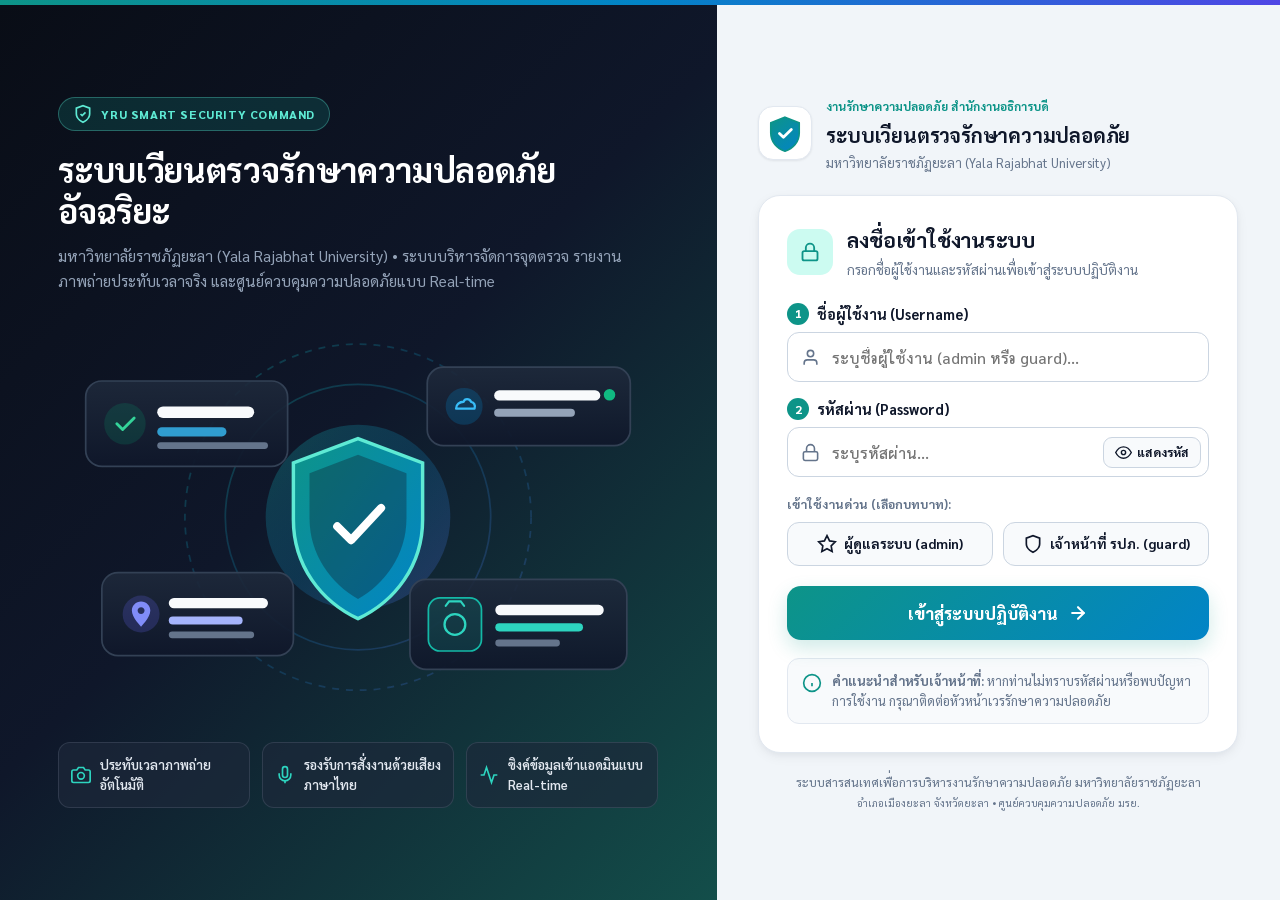
==== commit d1e624cb: "feat(ui): ออกแบบ UX/UI ใหม่แบบ Full-Wide รองรับทั้งมือถือและ PC พร้อมชุดสีใหม่และไอคอน SVG/Illustrat" ====
--- a/login.html
+++ b/login.html
@@ -5,108 +5,283 @@
   <meta name="viewport" content="width=device-width, initial-scale=1.0, maximum-scale=1.0, user-scalable=no, viewport-fit=cover">
   <title>เข้าสู่ระบบ - ระบบเวียนตรวจรักษาความปลอดภัย มหาวิทยาลัยราชภัฏยะลา</title>
   
-  <!-- Fonts: TH Sarabun New (Google Fonts Sarabun) -->
+  <!-- Fonts: Sarabun & Plus Jakarta Sans -->
   <link rel="preconnect" href="https://fonts.googleapis.com">
   <link rel="preconnect" href="https://fonts.gstatic.com" crossorigin>
-  <link rel="stylesheet" href="https://fonts.googleapis.com/css2?family=Sarabun:ital,wght@0,300;0,400;0,500;0,600;0,700;0,800;1,400;1,600&display=swap">
+  <link rel="stylesheet" href="https://fonts.googleapis.com/css2?family=Plus+Jakarta+Sans:wght@500;600;700;800&family=Sarabun:ital,wght@0,300;0,400;0,500;0,600;0,700;0,800;1,400;1,600&display=swap">
   
   <!-- Main CSS -->
-  <link rel="stylesheet" href="css/style.css?v=4.1">
+  <link rel="stylesheet" href="css/style.css?v=5.0">
 </head>
 <body class="login-body">
 
   <!-- แถบสีประจำสถาบันด้านบนสุด -->
   <div class="uni-top-ribbon"></div>
 
-  <div class="login-wrapper">
-    <!-- ส่วนหัวตราสัญลักษณ์มหาวิทยาลัย -->
-    <div class="login-uni-header">
-      <div class="uni-crest-badge" aria-hidden="true">🛡️</div>
-      <div class="uni-title-group">
-        <span class="uni-ministry-tag">งานรักษาความปลอดภัย สำนักงานอธิการบดี</span>
-        <h1>ระบบเวียนตรวจรักษาความปลอดภัย</h1>
-        <p>มหาวิทยาลัยราชภัฏยะลา (Yala Rajabhat University)</p>
-      </div>
-    </div>
-
-    <!-- การ์ดกล่องเข้าสู่ระบบ (ออกแบบให้อ่านง่าย สบายตา) -->
-    <div class="login-card">
-      <div class="login-card-title-box">
-        <h2>🔐 ลงชื่อเข้าใช้งานระบบ</h2>
-        <p>กรุณากรอกชื่อผู้ใช้งานและรหัสผ่านของท่านเพื่อเข้าสู่ระบบ</p>
-      </div>
-
-      <form id="loginForm" class="login-form-clean">
-        <div id="loginAlertBox" class="login-alert-banner" style="display:none;"></div>
-
-        <!-- ช่องที่ 1: ชื่อผู้ใช้งาน -->
-        <div class="login-field-group">
-          <label for="usernameInput" class="login-field-label">
-            <span class="step-circle">1</span> ชื่อผู้ใช้งาน (Username)
-          </label>
-          <input
-            type="text"
-            id="usernameInput"
-            class="login-input-large"
-            placeholder="พิมพ์ชื่อผู้ใช้งานที่นี่ (admin หรือ guard)..."
-            autocomplete="username"
-            required
-          >
+  <div class="login-split-layout">
+    <!-- ฝั่งซ้ายสำหรับ PC/Tablet: ภาพประกอบ Vector Illustration & ข้อมูลระบบ -->
+    <div class="login-hero-showcase">
+      <div class="login-hero-bg-pattern"></div>
+      <div class="login-hero-content">
+        <div class="login-brand-pill">
+          <svg class="svg-icon" viewBox="0 0 24 24" fill="none" stroke="currentColor" stroke-width="2">
+            <path d="M12 22s8-4 8-10V5l-8-3-8 3v7c0 6 8 10 8 10z"/>
+            <path d="m9 12 2 2 4-4"/>
+          </svg>
+          <span>YRU SMART SECURITY COMMAND</span>
         </div>
 
-        <!-- ช่องที่ 2: รหัสผ่าน -->
-        <div class="login-field-group">
-          <label for="passwordInput" class="login-field-label">
-            <span class="step-circle">2</span> รหัสผ่าน (Password)
-          </label>
-          <div class="login-pw-wrapper">
-            <input
-              type="password"
-              id="passwordInput"
-              class="login-input-large pw-padding"
-              placeholder="พิมพ์รหัสผ่านที่นี่..."
-              autocomplete="current-password"
-              required
-            >
-            <button type="button" id="togglePwBtn" class="btn-show-pw" title="กดเพื่อดูหรือซ่อนรหัสผ่าน">
-              👁️ <span id="togglePwText">แสดงรหัส</span>
-            </button>
-          </div>
+        <h1 class="login-hero-title">ระบบเวียนตรวจรักษาความปลอดภัยอัจฉริยะ</h1>
+        <p class="login-hero-desc">
+          มหาวิทยาลัยราชภัฏยะลา (Yala Rajabhat University) • ระบบบริหารจัดการจุดตรวจ รายงานภาพถ่ายประทับเวลาจริง และศูนย์ควบคุมความปลอดภัยแบบ Real-time
+        </p>
+
+        <!-- Vector Illustration: Smart Campus Security Shield & Radar -->
+        <div class="login-illustration-box" aria-hidden="true">
+          <svg viewBox="0 0 520 340" fill="none" xmlns="http://www.w3.org/2000/svg" class="hero-vector-svg">
+            <defs>
+              <linearGradient id="gradBgGlow" x1="0%" y1="0%" x2="100%" y2="100%">
+                <stop offset="0%" stop-color="#14B8A6" stop-opacity="0.28"/>
+                <stop offset="50%" stop-color="#0EA5E9" stop-opacity="0.18"/>
+                <stop offset="100%" stop-color="#6366F1" stop-opacity="0.25"/>
+              </linearGradient>
+              <linearGradient id="gradShield" x1="0%" y1="0%" x2="100%" y2="100%">
+                <stop offset="0%" stop-color="#0D9488"/>
+                <stop offset="100%" stop-color="#0284C7"/>
+              </linearGradient>
+              <linearGradient id="gradCard" x1="0%" y1="0%" x2="0%" y2="100%">
+                <stop offset="0%" stop-color="#1E293B" stop-opacity="0.9"/>
+                <stop offset="100%" stop-color="#0F172A" stop-opacity="0.95"/>
+              </linearGradient>
+            </defs>
+
+            <!-- Ambient Radar Rings -->
+            <circle cx="260" cy="170" r="150" stroke="url(#gradBgGlow)" stroke-width="1.5" stroke-dasharray="6 6"/>
+            <circle cx="260" cy="170" r="115" stroke="url(#gradBgGlow)" stroke-width="1.5"/>
+            <circle cx="260" cy="170" r="80" fill="url(#gradBgGlow)"/>
+
+            <!-- Left Floating Card: Checkpoint Verified -->
+            <g transform="translate(24, 52)">
+              <rect width="175" height="74" rx="14" fill="url(#gradCard)" stroke="#334155" stroke-width="1.5"/>
+              <circle cx="34" cy="37" r="18" fill="#059669" fill-opacity="0.2"/>
+              <path d="M27 37L32 42L42 32" stroke="#34D399" stroke-width="2.5" stroke-linecap="round" stroke-linejoin="round"/>
+              <rect x="62" y="22" width="84" height="10" rx="5" fill="#F8FAFC"/>
+              <rect x="62" y="40" width="60" height="8" rx="4" fill="#38BDF8" fill-opacity="0.8"/>
+              <rect x="62" y="53" width="96" height="6" rx="3" fill="#64748B"/>
+            </g>
+
+            <!-- Right Floating Card: Real-time Cloud Sync -->
+            <g transform="translate(320, 40)">
+              <rect width="176" height="68" rx="14" fill="url(#gradCard)" stroke="#334155" stroke-width="1.5"/>
+              <circle cx="32" cy="34" r="16" fill="#0284C7" fill-opacity="0.25"/>
+              <path d="M25 36C25 32.5 28 30 31.5 30C32.5 27 36.5 27 38 30C40.5 30.5 42 33 41 36H25Z" stroke="#38BDF8" stroke-width="2" stroke-linejoin="round"/>
+              <rect x="58" y="20" width="92" height="9" rx="4.5" fill="#F8FAFC"/>
+              <rect x="58" y="36" width="70" height="7" rx="3.5" fill="#94A3B8"/>
+              <circle cx="158" cy="24" r="5" fill="#10B981"/>
+            </g>
+
+            <!-- Bottom Floating Card: Timestamp Photo Stamp -->
+            <g transform="translate(305, 224)">
+              <rect width="188" height="78" rx="14" fill="url(#gradCard)" stroke="#334155" stroke-width="1.5"/>
+              <rect x="16" y="16" width="46" height="46" rx="10" fill="#0D9488" fill-opacity="0.2" stroke="#14B8A6" stroke-width="1.5"/>
+              <circle cx="39" cy="39" r="9" stroke="#2DD4BF" stroke-width="2"/>
+              <path d="M31 23L34 19H44L47 23" stroke="#2DD4BF" stroke-width="1.8" stroke-linecap="round"/>
+              <rect x="74" y="22" width="94" height="9" rx="4.5" fill="#F8FAFC"/>
+              <rect x="74" y="38" width="76" height="7" rx="3.5" fill="#2DD4BF"/>
+              <rect x="74" y="52" width="56" height="6" rx="3" fill="#64748B"/>
+            </g>
+
+            <!-- Bottom Left Card: GPS & Building Node -->
+            <g transform="translate(38, 218)">
+              <rect width="166" height="72" rx="14" fill="url(#gradCard)" stroke="#334155" stroke-width="1.5"/>
+              <circle cx="34" cy="36" r="16" fill="#6366F1" fill-opacity="0.22"/>
+              <path d="M34 25C29.5 25 26 28.5 26 33C26 39 34 47 34 47C34 47 42 39 42 33C42 28.5 38.5 25 34 25ZM34 36C32.3 36 31 34.7 31 33C31 31.3 32.3 30 34 30C35.7 30 37 31.3 37 33C37 34.7 35.7 36 34 36Z" fill="#818CF8"/>
+              <rect x="58" y="22" width="86" height="9" rx="4.5" fill="#F8FAFC"/>
+              <rect x="58" y="38" width="64" height="7" rx="3.5" fill="#A5B4FC"/>
+              <rect x="58" y="51" width="74" height="6" rx="3" fill="#64748B"/>
+            </g>
+
+            <!-- Centerpiece: Central Security Crest Shield -->
+            <g transform="translate(196, 94)">
+              <path d="M64 8L120 29V78C120 118 96 149 64 164C32 149 8 118 8 78V29L64 8Z" fill="url(#gradShield)" stroke="#5EEAD4" stroke-width="3"/>
+              <path d="M64 22L106 38V77C106 109 87 134 64 147C41 134 22 109 22 77V38L64 22Z" fill="#0F172A" fill-opacity="0.35"/>
+              <path d="M46 84L58 96L84 68" stroke="#FFFFFF" stroke-width="7" stroke-linecap="round" stroke-linejoin="round"/>
+            </g>
+          </svg>
         </div>
 
-        <!-- ปุ่มลัดเข้าสู่ระบบด่วนสำหรับทดสอบ -->
-        <div class="login-quick-roles" style="display: flex; gap: 10px; margin-top: 4px;">
-          <button type="button" class="btn-quick-login" id="btnQuickAdmin" style="flex: 1; min-height: 44px; padding: 8px 12px; border-radius: 12px; border: 1.5px solid var(--line); background: var(--surface-alt); font-size: 14.5px; font-weight: 700; color: var(--ink); cursor: pointer; display: flex; align-items: center; justify-content: center; gap: 6px;">
-            👑 ผู้ดูแลระบบ (admin)
-          </button>
-          <button type="button" class="btn-quick-login" id="btnQuickGuard" style="flex: 1; min-height: 44px; padding: 8px 12px; border-radius: 12px; border: 1.5px solid var(--line); background: var(--surface-alt); font-size: 14.5px; font-weight: 700; color: var(--ink); cursor: pointer; display: flex; align-items: center; justify-content: center; gap: 6px;">
-            🚶 รปภ. (guard)
-          </button>
-        </div>
-
-        <!-- ปุ่มกดเข้าสู่ระบบขนาดใหญ่ -->
-        <button type="submit" class="btn-login-primary" id="submitLoginBtn">
-          <span>เข้าสู่ระบบ</span>
-          <span class="btn-arrow">➔</span>
-        </button>
-      </form>
-
-      <div class="login-help-box">
-        <span>ℹ️</span>
-        <div>
-          <b>คำแนะนำสำหรับเจ้าหน้าที่:</b> หากท่านไม่ทราบรหัสผ่านหรือเข้าสู่ระบบไม่ได้ กรุณาติดต่อหัวหน้าเวรรักษาความปลอดภัย
+        <div class="login-feature-Grid">
+          <div class="login-feat-item">
+            <svg class="svg-icon" viewBox="0 0 24 24" fill="none" stroke="currentColor" stroke-width="2">
+              <path d="M23 19a2 2 0 0 1-2 2H3a2 2 0 0 1-2-2V8a2 2 0 0 1 2-2h4l2-3h6l2 3h4a2 2 0 0 1 2 2z"/>
+              <circle cx="12" cy="13" r="4"/>
+            </svg>
+            <span>ประทับเวลาภาพถ่ายอัตโนมัติ</span>
+          </div>
+          <div class="login-feat-item">
+            <svg class="svg-icon" viewBox="0 0 24 24" fill="none" stroke="currentColor" stroke-width="2">
+              <path d="M12 2a3 3 0 0 0-3 3v7a3 3 0 0 0 6 0V5a3 3 0 0 0-3-3Z"/>
+              <path d="M19 10v2a7 7 0 0 1-14 0v-2"/>
+              <line x1="12" y1="19" x2="12" y2="22"/>
+            </svg>
+            <span>รองรับการสั่งงานด้วยเสียงภาษาไทย</span>
+          </div>
+          <div class="login-feat-item">
+            <svg class="svg-icon" viewBox="0 0 24 24" fill="none" stroke="currentColor" stroke-width="2">
+              <polyline points="22 12 18 12 15 21 9 3 6 12 2 12"/>
+            </svg>
+            <span>ซิงค์ข้อมูลเข้าแอดมินแบบ Real-time</span>
+          </div>
         </div>
       </div>
     </div>
 
-    <!-- ส่วนท้ายหน้าเว็บทางการ -->
-    <footer class="login-uni-footer">
-      <div>ระบบสารสนเทศเพื่อการบริหารงานรักษาความปลอดภัย มหาวิทยาลัยราชภัฏยะลา</div>
-      <small>อำเภอเมืองยะลา จังหวัดยะลา • โทรศัพท์สายด่วนป้อมยามกลาง มรย.</small>
-    </footer>
+    <!-- ฝั่งขวา: ฟอร์มเข้าสู่ระบบ -->
+    <div class="login-form-side">
+      <div class="login-wrapper">
+        <!-- ส่วนหัวตราสัญลักษณ์มหาวิทยาลัย (แสดงเด่นบนมือถือและหัวการ์ด) -->
+        <div class="login-uni-header">
+          <div class="uni-crest-badge" aria-hidden="true">
+            <svg viewBox="0 0 48 48" fill="none" class="crest-svg">
+              <path d="M24 4L42 11V24C42 35.5 34.2 43.8 24 47C13.8 43.8 6 35.5 6 24V11L24 4Z" fill="url(#crestGrad)" stroke="currentColor" stroke-width="2"/>
+              <path d="M17 24.5L22 29.5L32 19.5" stroke="#FFFFFF" stroke-width="3.5" stroke-linecap="round" stroke-linejoin="round"/>
+              <defs>
+                <linearGradient id="crestGrad" x1="6" y1="4" x2="42" y2="47" gradientUnits="userSpaceOnUse">
+                  <stop stop-color="#0D9488"/>
+                  <stop offset="1" stop-color="#0284C7"/>
+                </linearGradient>
+              </defs>
+            </svg>
+          </div>
+          <div class="uni-title-group">
+            <span class="uni-ministry-tag">งานรักษาความปลอดภัย สำนักงานอธิการบดี</span>
+            <h1>ระบบเวียนตรวจรักษาความปลอดภัย</h1>
+            <p>มหาวิทยาลัยราชภัฏยะลา (Yala Rajabhat University)</p>
+          </div>
+        </div>
+
+        <!-- การ์ดกล่องเข้าสู่ระบบ -->
+        <div class="login-card">
+          <div class="login-card-title-box">
+            <div class="login-title-icon-row">
+              <div class="login-key-icon">
+                <svg class="svg-icon" viewBox="0 0 24 24" fill="none" stroke="currentColor" stroke-width="2.2" stroke-linecap="round" stroke-linejoin="round">
+                  <rect x="3" y="11" width="18" height="11" rx="2" ry="2"/>
+                  <path d="M7 11V7a5 5 0 0 1 10 0v4"/>
+                </svg>
+              </div>
+              <div>
+                <h2>ลงชื่อเข้าใช้งานระบบ</h2>
+                <p>กรอกชื่อผู้ใช้งานและรหัสผ่านเพื่อเข้าสู่ระบบปฏิบัติงาน</p>
+              </div>
+            </div>
+          </div>
+
+          <form id="loginForm" class="login-form-clean">
+            <div id="loginAlertBox" class="login-alert-banner" style="display:none;"></div>
+
+            <!-- ช่องที่ 1: ชื่อผู้ใช้งาน -->
+            <div class="login-field-group">
+              <label for="usernameInput" class="login-field-label">
+                <span class="step-circle">1</span>
+                <span>ชื่อผู้ใช้งาน (Username)</span>
+              </label>
+              <div class="input-with-svg">
+                <svg class="field-prefix-svg" viewBox="0 0 24 24" fill="none" stroke="currentColor" stroke-width="2">
+                  <path d="M20 21v-2a4 4 0 0 0-4-4H8a4 4 0 0 0-4 4v2"/>
+                  <circle cx="12" cy="7" r="4"/>
+                </svg>
+                <input
+                  type="text"
+                  id="usernameInput"
+                  class="login-input-large has-prefix"
+                  placeholder="ระบุชื่อผู้ใช้งาน (admin หรือ guard)..."
+                  autocomplete="username"
+                  required
+                >
+              </div>
+            </div>
+
+            <!-- ช่องที่ 2: รหัสผ่าน -->
+            <div class="login-field-group">
+              <label for="passwordInput" class="login-field-label">
+                <span class="step-circle">2</span>
+                <span>รหัสผ่าน (Password)</span>
+              </label>
+              <div class="login-pw-wrapper input-with-svg">
+                <svg class="field-prefix-svg" viewBox="0 0 24 24" fill="none" stroke="currentColor" stroke-width="2">
+                  <rect x="3" y="11" width="18" height="11" rx="2" ry="2"/>
+                  <path d="M7 11V7a5 5 0 0 1 10 0v4"/>
+                </svg>
+                <input
+                  type="password"
+                  id="passwordInput"
+                  class="login-input-large has-prefix pw-padding"
+                  placeholder="ระบุรหัสผ่าน..."
+                  autocomplete="current-password"
+                  required
+                >
+                <button type="button" id="togglePwBtn" class="btn-show-pw" title="กดเพื่อดูหรือซ่อนรหัสผ่าน">
+                  <svg class="svg-icon-sm" viewBox="0 0 24 24" fill="none" stroke="currentColor" stroke-width="2">
+                    <path d="M1 12s4-8 11-8 11 8 11 8-4 8-11 8-11-8-11-8z"/>
+                    <circle cx="12" cy="12" r="3"/>
+                  </svg>
+                  <span id="togglePwText">แสดงรหัส</span>
+                </button>
+              </div>
+            </div>
+
+            <!-- ปุ่มลัดเข้าสู่ระบบด่วนสำหรับทดสอบ -->
+            <div class="login-quick-roles-wrap">
+              <span class="quick-role-lbl">เข้าใช้งานด่วน (เลือกบทบาท):</span>
+              <div class="login-quick-roles">
+                <button type="button" class="btn-quick-login" id="btnQuickAdmin">
+                  <svg class="svg-icon" viewBox="0 0 24 24" fill="none" stroke="currentColor" stroke-width="2">
+                    <path d="M12 2L15.09 8.26L22 9.27L17 14.14L18.18 21.02L12 17.77L5.82 21.02L7 14.14L2 9.27L8.91 8.26L12 2Z"/>
+                  </svg>
+                  <span>ผู้ดูแลระบบ (admin)</span>
+                </button>
+                <button type="button" class="btn-quick-login" id="btnQuickGuard">
+                  <svg class="svg-icon" viewBox="0 0 24 24" fill="none" stroke="currentColor" stroke-width="2">
+                    <path d="M12 22s8-4 8-10V5l-8-3-8 3v7c0 6 8 10 8 10z"/>
+                  </svg>
+                  <span>เจ้าหน้าที่ รปภ. (guard)</span>
+                </button>
+              </div>
+            </div>
+
+            <!-- ปุ่มกดเข้าสู่ระบบขนาดใหญ่ -->
+            <button type="submit" class="btn-login-primary" id="submitLoginBtn">
+              <span>เข้าสู่ระบบปฏิบัติงาน</span>
+              <svg class="svg-icon" viewBox="0 0 24 24" fill="none" stroke="currentColor" stroke-width="2.5" stroke-linecap="round" stroke-linejoin="round">
+                <line x1="5" y1="12" x2="19" y2="12"/>
+                <polyline points="12 5 19 12 12 19"/>
+              </svg>
+            </button>
+          </form>
+
+          <div class="login-help-box">
+            <svg class="svg-icon help-svg" viewBox="0 0 24 24" fill="none" stroke="currentColor" stroke-width="2">
+              <circle cx="12" cy="12" r="10"/>
+              <line x1="12" y1="16" x2="12" y2="12"/>
+              <line x1="12" y1="8" x2="12.01" y2="8"/>
+            </svg>
+            <div>
+              <b>คำแนะนำสำหรับเจ้าหน้าที่:</b> หากท่านไม่ทราบรหัสผ่านหรือพบปัญหาการใช้งาน กรุณาติดต่อหัวหน้าเวรรักษาความปลอดภัย
+            </div>
+          </div>
+        </div>
+
+        <!-- ส่วนท้ายหน้าเว็บทางการ -->
+        <footer class="login-uni-footer">
+          <div>ระบบสารสนเทศเพื่อการบริหารงานรักษาความปลอดภัย มหาวิทยาลัยราชภัฏยะลา</div>
+          <small>อำเภอเมืองยะลา จังหวัดยะลา • ศูนย์ควบคุมความปลอดภัย มรย.</small>
+        </footer>
+      </div>
+    </div>
   </div>
 
-  <script src="js/data.js?v=4.1"></script>
+  <script src="js/data.js?v=5.0"></script>
   <script>
     (function () {
       'use strict';
@@ -121,17 +296,14 @@
       const btnQuickAdmin = document.getElementById('btnQuickAdmin');
       const btnQuickGuard = document.getElementById('btnQuickGuard');
 
-      // ตั้งค่าโหมดสีเริ่มต้นให้เป็นโหมดสว่างสบายตาเสมอ
       const savedTheme = localStorage.getItem('yru_sp_theme_v2') || 'light';
       document.documentElement.setAttribute('data-theme', savedTheme);
 
-      // ล้างเซสชันเก่าทุกครั้งที่เปิดเข้าหน้า login.html เพื่อบังคับให้เข้าหน้าล็อกอินเสมอตามความต้องการ
       try {
         sessionStorage.removeItem('yru_sp_session');
         localStorage.removeItem('yru_sp_session');
       } catch (e) {}
 
-      // ปุ่มแสดง/ซ่อนรหัสผ่าน
       if (togglePwBtn) {
         togglePwBtn.addEventListener('click', function () {
           const isPw = passwordInput.type === 'password';
@@ -142,7 +314,6 @@
         });
       }
 
-      // ปุ่มลัดเข้าสู่ระบบด่วน
       if (btnQuickAdmin) {
         btnQuickAdmin.addEventListener('click', function () {
           usernameInput.value = 'admin';
@@ -159,7 +330,6 @@
         });
       }
 
-      // รองรับการคลิกปุ่มเข้าสู่ระบบโดยตรง
       if (submitLoginBtn) {
         submitLoginBtn.addEventListener('click', function (e) {
           e.preventDefault();
@@ -167,7 +337,6 @@
         });
       }
 
-      // รองรับการกด Enter ในฟอร์ม
       if (loginForm) {
         loginForm.addEventListener('submit', function (e) {
           e.preventDefault();
@@ -197,7 +366,7 @@
         if (matched) {
           loginAlertBox.style.display = 'none';
           submitLoginBtn.disabled = true;
-          submitLoginBtn.innerHTML = '<span>⏳ กำลังเข้าสู่ระบบ กรุณารอสักครู่...</span>';
+          submitLoginBtn.innerHTML = '<span>กำลังเข้าสู่ระบบ กรุณารอสักครู่...</span>';
 
           const sessionData = {
             id: matched.id || ('acc-' + matched.username),
@@ -216,14 +385,14 @@
 
           setTimeout(function () {
             window.location.replace('index.html');
-          }, 250);
+          }, 200);
         } else {
           showError('ชื่อผู้ใช้งาน หรือ รหัสผ่านไม่ถูกต้อง กรุณาตรวจสอบแล้วลองใหม่อีกครั้ง');
         }
       }
 
       function showError(msg) {
-        loginAlertBox.textContent = '⚠️ ' + msg;
+        loginAlertBox.textContent = msg;
         loginAlertBox.style.display = 'block';
       }
     })();
--- a/css/style.css
+++ b/css/style.css
@@ -1,521 +1,259 @@
 /* ==========================================================================
-   ระบบเวียนตรวจรักษาความปลอดภัย มหาวิทยาลัยราชภัฏยะลา (YRU Official UI)
-   เอกลักษณ์สีประจำมหาวิทยาลัยราชภัฏยะลา: สีชมพู (Pink) และ สีเทา (Slate Gray)
-   ออกแบบให้อ่านง่าย สบายตา ไม่แสบตา ตัวอักษรใหญ่ ปุ่มกดชัดเจน สง่างามระดับมหาวิทยาลัย
+   YRU SMART SECURITY PATROL COMMAND SYSTEM — V5.0 DESIGN SYSTEM
+   Modern Tactical Teal, Royal Indigo & Crisp Slate Color Palette
+   Full-Wide PC/Tablet & Ergonomic Mobile Responsive Layout
    ========================================================================== */
 
-:root {
-  /* โทนสีหลัก: ชมพู-เทา มหาวิทยาลัยราชภัฏยะลา (YRU Official Pink & Slate Gray) */
-  --bg: #f8fafc;
-  --surface: #ffffff;
-  --surface-alt: #f1f5f9;
-  --ink: #1e293b;
-  --muted: #475569;
-  --line: #cbd5e1;
-  --line-strong: #94a3b8;
-
-  /* สีประจำมหาวิทยาลัยราชภัฏยะลา (YRU Pink & Slate Gray) */
-  --yru-pink: #d92662;
-  --yru-pink-hover: #be185d;
-  --yru-pink-light: #fff1f5;
-  --yru-pink-border: #fbcfe8;
+:root,
+[data-theme="light"] {
+  /* Core Surfaces & Canvas */
+  --bg: #F1F5F9;
+  --bg-pattern: radial-gradient(circle at 15% 15%, rgba(13, 148, 136, 0.06), transparent 38%),
+                radial-gradient(circle at 85% 80%, rgba(79, 70, 229, 0.05), transparent 40%);
+  --surface: #FFFFFF;
+  --surface-alt: #F8FAFC;
+  --surface-hover: #EEF2F6;
+  --surface-elevated: #FFFFFF;
+
+  /* Typography Hierarchy */
+  --ink: #0F172A;
+  --ink-secondary: #334155;
+  --muted: #64748B;
+
+  /* Borders & Dividers */
+  --line: #E2E8F0;
+  --line-strong: #CBD5E1;
+
+  /* Brand & Accent Palette (Teal Emerald + Royal Indigo + Slate Command) */
+  --primary: #0D9488;
+  --primary-hover: #0F766E;
+  --primary-light: #CCFBF1;
+  --primary-glow: rgba(13, 148, 136, 0.2);
+
+  --navy: #0F766E;
+  --navy-dark: #0F172A;
+  --indigo: #4F46E5;
+  --indigo-hover: #4338CA;
+  --indigo-bg: #EEF2FF;
+
+  --accent: #0284C7;
+  --yru-pink: #4F46E5;
+  --yru-gold: #D97706;
   --yru-gray: #334155;
-  --yru-gray-light: #e2e8f0;
-  --yru-gray-border: #cbd5e1;
-
-  --navy: #334155; /* สีเทาเข้มเกียรติยศ มรย. (Slate/Charcoal Gray) */
-  --navy-light: #fff1f5; /* ผสมผสานสีชมพูอ่อนระเรื่อ */
-  --accent: #d92662; /* สีเน้นหลัก: ชมพูสดใส มรย. */
-  --accent-hover: #be185d;
-  --accent-ink: #ffffff;
-  --gold: #64748b; /* สีเทาเงินหรูหรา (Silver Slate) */
-  --gold-bg: #f8fafc;
-  --gold-border: #cbd5e1;
-
-  /* สีสถานะ (ปรับความอิ่มตัวให้ผู้ใหญ่มองสบายตา แต่แยกแยะชัดเจน) */
-  --ok: #15803d;
-
-  /* iOS & Mobile Safe Area Insets (iPhone Notch, Dynamic Island, iPad Home Bar) */
-  --sat: env(safe-area-inset-top, 0px);
-  --sab: env(safe-area-inset-bottom, 0px);
-  --sal: env(safe-area-inset-left, 0px);
-  --sar: env(safe-area-inset-right, 0px);
-  --ok-bg: #ecfdf3;
-  --ok-border: #86efac;
-
-  --alert: #b91c1c;
-  --alert-bg: #fef2f2;
-  --alert-border: #fca5a5;
-
-  --risk: #b45309;
-  --risk-bg: #fffbeb;
-  --risk-border: #fcd34d;
-
-  /* สีกะการทำงาน */
-  --sm: #b45309; /* กะเช้า */
-  --sa: #0369a1; /* กะบ่าย */
-  --sn: #3730a3; /* กะดึก */
-
-  --shadow-sm: 0 2px 6px rgba(51, 65, 85, 0.06);
-  --shadow: 0 4px 16px rgba(51, 65, 85, 0.08);
-  --shadow-lg: 0 12px 32px rgba(15, 23, 42, 0.16);
-
-  /* ฟอนต์ภาษาไทยมาตรฐานทางราชการ: TH Sarabun New / Sarabun */
-  --f-head: "TH Sarabun New", "TH Sarabun PSK", "Sarabun", -apple-system, BlinkMacSystemFont, "Segoe UI", sans-serif;
-  --f-body: "TH Sarabun New", "TH Sarabun PSK", "Sarabun", -apple-system, BlinkMacSystemFont, "Segoe UI", sans-serif;
-}
-
-/* โหมดกลางคืน (Dark Mode) สไตล์ Cyber Pink & Slate Gray */
-:root[data-theme="dark"] {
-  --bg: #0b0f17;
-  --surface: #151d2a;
-  --surface-alt: #1a2332;
-  --ink: #f1f5f9;
-  --muted: #94a3b8;
-  --line: #2d3748;
-  --line-strong: #4a5568;
-
-  --yru-pink: #f43f5e;
-  --yru-pink-hover: #fb7185;
-  --yru-pink-light: #2d121c;
-  --yru-pink-border: #881337;
-  --yru-gray: #64748b;
-  --yru-gray-light: #1e293b;
-  --yru-gray-border: #475569;
-
-  --navy: #64748b;
-  --navy-light: #25121b;
-  --accent: #f43f5e;
-  --accent-hover: #fb7185;
-  --accent-ink: #ffffff;
-  --gold: #94a3b8;
-  --gold-bg: #1e293b;
-  --gold-border: #475569;
-
-  --ok: #4ade80;
-  --ok-bg: #132f20;
-  --ok-border: #166534;
-
-  --alert: #f87171;
-  --alert-bg: #3b181c;
-  --alert-border: #991b1b;
-
-  --risk: #fbbf24;
-  --risk-bg: #332409;
-  --risk-border: #92400e;
-
-  --shadow-sm: none;
-  --shadow: 0 4px 16px rgba(0, 0, 0, 0.35);
-  --shadow-lg: 0 12px 32px rgba(0, 0, 0, 0.55);
-  color-scheme: dark;
-}
-
-* {
+
+  /* Semantic Status Colors */
+  --ok: #059669;
+  --ok-bg: #ECFDF5;
+  --ok-border: #A7F3D0;
+
+  --alert: #E11D48;
+  --alert-bg: #FFF1F2;
+  --alert-border: #FECDD3;
+
+  --risk: #D97706;
+  --risk-bg: #FFFBEB;
+  --risk-border: #FDE68A;
+
+  /* Elevation Shadows */
+  --shadow-sm: 0 1px 3px rgba(15, 23, 42, 0.05), 0 1px 2px rgba(15, 23, 42, 0.03);
+  --shadow-md: 0 4px 14px -2px rgba(15, 23, 42, 0.07), 0 2px 6px -1px rgba(15, 23, 42, 0.04);
+  --shadow-lg: 0 14px 30px -6px rgba(15, 23, 42, 0.12), 0 4px 12px -2px rgba(15, 23, 42, 0.06);
+  --radius-sm: 10px;
+  --radius-md: 16px;
+  --radius-lg: 22px;
+}
+
+[data-theme="dark"] {
+  --bg: #090D16;
+  --bg-pattern: radial-gradient(circle at 15% 15%, rgba(20, 184, 166, 0.1), transparent 38%),
+                radial-gradient(circle at 85% 80%, rgba(99, 102, 241, 0.08), transparent 40%);
+  --surface: #111827;
+  --surface-alt: #1E293B;
+  --surface-hover: #263449;
+  --surface-elevated: #1E293B;
+
+  --ink: #F8FAFC;
+  --ink-secondary: #CBD5E1;
+  --muted: #94A3B8;
+
+  --line: #1E293B;
+  --line-strong: #334155;
+
+  --primary: #14B8A6;
+  --primary-hover: #0D9488;
+  --primary-light: rgba(20, 184, 166, 0.18);
+  --primary-glow: rgba(20, 184, 166, 0.28);
+
+  --navy: #14B8A6;
+  --navy-dark: #090D16;
+  --indigo: #6366F1;
+  --indigo-hover: #818CF8;
+  --indigo-bg: rgba(99, 102, 241, 0.16);
+
+  --accent: #38BDF8;
+  --yru-pink: #6366F1;
+  --yru-gold: #F59E0B;
+  --yru-gray: #475569;
+
+  --ok: #10B981;
+  --ok-bg: rgba(16, 185, 129, 0.14);
+  --ok-border: rgba(16, 185, 129, 0.35);
+
+  --alert: #F43F5E;
+  --alert-bg: rgba(244, 63, 94, 0.14);
+  --alert-border: rgba(244, 63, 94, 0.35);
+
+  --risk: #F59E0B;
+  --risk-bg: rgba(245, 158, 11, 0.14);
+  --risk-border: rgba(245, 158, 11, 0.35);
+
+  --shadow-sm: 0 2px 6px rgba(0, 0, 0, 0.3);
+  --shadow-md: 0 8px 20px rgba(0, 0, 0, 0.4);
+  --shadow-lg: 0 20px 40px rgba(0, 0, 0, 0.55);
+}
+
+/* ==========================================================================
+   BASE RESET & TYPOGRAPHY
+   ========================================================================== */
+*, *::before, *::after {
   box-sizing: border-box;
 }
 
 html, body {
   margin: 0;
   padding: 0;
-  font-family: var(--f-body);
-  font-size: 19.5px; /* ขนาดมาตรฐานที่อ่านสบายตา คมชัด สำหรับ TH Sarabun New */
+  font-family: 'Sarabun', 'Plus Jakarta Sans', -apple-system, BlinkMacSystemFont, sans-serif;
+  background-color: var(--bg);
+  background-image: var(--bg-pattern);
+  background-attachment: fixed;
+  color: var(--ink);
+  font-size: 16px;
   line-height: 1.55;
-  color: var(--ink);
-  background: var(--bg);
   -webkit-font-smoothing: antialiased;
-  -moz-osx-font-smoothing: grayscale;
-}
-
-body {
-  padding-bottom: max(60px, calc(40px + var(--sab)));
-  padding-left: var(--sal);
-  padding-right: var(--sar);
-}
-
-h1, h2, h3, h4 {
-  font-family: var(--f-head);
-  margin: 0;
-  line-height: 1.3;
-  color: var(--ink);
-}
-
-h1 {
-  font-size: 28px;
+  overflow-x: hidden;
+}
+
+h1, h2, h3, h4, b, strong {
   font-weight: 700;
   letter-spacing: -0.01em;
 }
 
-h2 {
-  font-size: 23px;
-  font-weight: 700;
-}
-
-h3 {
-  font-size: 20px;
-  font-weight: 600;
-}
-
-h4 {
-  font-size: 18px;
-  font-weight: 600;
-}
-
-p {
-  margin: 0;
-  font-size: 18px;
-  font-weight: 400;
-  line-height: 1.55;
-  color: var(--muted);
-}
-
-button, select, input, textarea {
-  font: inherit;
+button, input, select, textarea {
+  font-family: inherit;
+  font-size: inherit;
   color: inherit;
 }
 
-/* แถบสีชมพู-เทา มหาวิทยาลัยราชภัฏยะลา ด้านบนสุดของหน้าเว็บ */
+/* ==========================================================================
+   SVG ICON SYSTEM
+   ========================================================================== */
+.svg-icon {
+  width: 20px;
+  height: 20px;
+  flex-shrink: 0;
+  vertical-align: middle;
+}
+
+.svg-icon-sm {
+  width: 17px;
+  height: 17px;
+  flex-shrink: 0;
+  vertical-align: middle;
+}
+
+.svg-icon-xs {
+  width: 15px;
+  height: 15px;
+  flex-shrink: 0;
+  vertical-align: middle;
+}
+
+.svg-icon-lg {
+  width: 24px;
+  height: 24px;
+  flex-shrink: 0;
+  vertical-align: middle;
+}
+
+/* Top Accent Ribbon */
 .uni-top-ribbon {
-  height: 6px;
-  background: linear-gradient(90deg, #d92662 0%, #334155 40%, #f43f5e 75%, #64748b 100%);
+  height: 5px;
   width: 100%;
-}
-
-.wrap {
-  max-width: 780px;
-  margin: 0 auto;
-  padding: 0 16px;
-}
-
-body.wide .wrap {
-  max-width: 1180px;
+  background: linear-gradient(90deg, #0D9488 0%, #0284C7 50%, #4F46E5 100%);
 }
 
 /* ==========================================================================
-   1. หน้าเข้าสู่ระบบ (Official Login Page - login.html)
-   ========================================================================== */
-body.login-body {
-  min-height: 100vh;
-  display: flex;
-  flex-direction: column;
-  background: linear-gradient(180deg, #e4ebf3 0%, var(--bg) 45%, #e8eef3 100%);
-  padding-top: var(--sat);
-  padding-bottom: max(20px, var(--sab));
-  padding-left: var(--sal);
-  padding-right: var(--sar);
-}
-
-:root[data-theme="dark"] body.login-body {
-  background: linear-gradient(180deg, #0b1120 0%, #0f172a 100%);
-}
-
-.login-wrapper {
-  flex: 1;
-  width: 100%;
-  max-width: 560px;
-  margin: 0 auto;
-  padding: 32px 18px 40px;
-  display: flex;
-  flex-direction: column;
-  justify-content: center;
-  gap: 22px;
-}
-
-.login-uni-header {
-  display: flex;
-  flex-direction: column;
-  align-items: center;
-  text-align: center;
-  gap: 12px;
-}
-
-.uni-crest-badge {
-  width: 84px;
-  height: 84px;
-  background: linear-gradient(135deg, var(--yru-pink) 0%, var(--yru-gray) 100%);
-  border: 3px solid var(--yru-pink-border);
-  border-radius: 24px;
-  display: grid;
-  place-items: center;
-  font-size: 44px;
-  box-shadow: 0 8px 24px rgba(217, 38, 98, 0.25);
-}
-
-.uni-ministry-tag {
-  display: inline-block;
-  background: var(--yru-gray);
-  color: #ffffff;
-  font-size: 14px;
-  font-weight: 600;
-  padding: 4px 14px;
-  border-radius: 99px;
-  border: 1px solid rgba(217, 38, 98, 0.4);
-  margin-bottom: 6px;
-}
-
-.uni-title-group h1 {
-  font-size: 28px;
-  font-weight: 700;
-  color: var(--ink);
-}
-
-:root[data-theme="dark"] .uni-title-group h1 {
-  color: #ffffff;
-}
-
-.uni-title-group p {
-  margin: 4px 0 0;
-  font-size: 18px;
-  color: var(--muted);
-  font-weight: 400;
-}
-
-.login-card {
-  background: var(--surface);
-  border: 2px solid var(--line);
-  border-top: 5px solid var(--yru-pink);
-  border-radius: 22px;
-  padding: 28px 26px;
-  box-shadow: var(--shadow-lg);
-  display: flex;
-  flex-direction: column;
-  gap: 22px;
-}
-
-.login-card-title-box {
-  text-align: center;
-  border-bottom: 1.5px solid var(--line);
-  padding-bottom: 16px;
-}
-
-.login-card-title-box h2 {
-  font-size: 25px;
-  font-weight: 700;
-  color: var(--ink);
-}
-
-.login-card-title-box p {
-  margin: 6px 0 0;
-  font-size: 17px;
-  font-weight: 400;
-  color: var(--muted);
-}
-
-.login-form-clean {
-  display: flex;
-  flex-direction: column;
-  gap: 20px;
-}
-
-.login-field-group {
-  display: flex;
-  flex-direction: column;
-  gap: 8px;
-}
-
-.login-field-label {
-  display: flex;
-  align-items: center;
-  gap: 10px;
-  font-size: 19px;
-  font-weight: 600;
-  color: var(--ink);
-}
-
-.step-circle {
-  width: 28px;
-  height: 28px;
-  border-radius: 50%;
-  background: var(--navy);
-  color: #ffffff;
-  font-size: 15px;
-  font-weight: 700;
-  display: inline-flex;
-  align-items: center;
-  justify-content: center;
-  flex-shrink: 0;
-}
-
-.login-input-large {
-  width: 100%;
-  min-height: 60px;
-  border: 2px solid var(--line-strong);
-  border-radius: 14px;
-  background: var(--surface-alt);
-  padding: 12px 16px;
-  font-size: 19px;
-  font-weight: 600;
-  color: var(--ink);
-  transition: all 0.15s ease;
-}
-
-.login-input-large:focus {
-  outline: none;
-  border-color: var(--accent);
-  background: var(--surface);
-  box-shadow: 0 0 0 4px rgba(217, 38, 98, 0.2);
-}
-
-.login-pw-wrapper {
-  position: relative;
-  display: flex;
-  align-items: center;
-}
-
-.login-input-large.pw-padding {
-  padding-right: 125px;
-}
-
-.btn-show-pw {
-  position: absolute;
-  right: 8px;
-  height: 44px;
-  padding: 0 12px;
-  border-radius: 10px;
-  border: 1.5px solid var(--line);
-  background: var(--surface);
-  color: var(--ink);
-  font-size: 15px;
-  font-weight: 700;
-  cursor: pointer;
-  display: inline-flex;
-  align-items: center;
-  gap: 4px;
-}
-
-.btn-show-pw:hover {
-  border-color: var(--accent);
-  background: var(--navy-light);
-  color: var(--accent);
-}
-
-.btn-login-primary {
-  width: 100%;
-  min-height: 64px;
-  border-radius: 16px;
-  border: none;
-  background: linear-gradient(135deg, var(--yru-pink) 0%, var(--yru-pink-hover) 100%);
-  color: #ffffff;
-  font-size: 21px;
-  font-weight: 700;
-  cursor: pointer;
-  display: flex;
-  align-items: center;
-  justify-content: center;
-  gap: 12px;
-  box-shadow: 0 6px 20px rgba(217, 38, 98, 0.35);
-  transition: all 0.15s ease;
-  margin-top: 4px;
-}
-
-.btn-login-primary:hover {
-  background: linear-gradient(135deg, var(--yru-pink-hover) 0%, #9d174d 100%);
-  transform: translateY(-2px);
-  box-shadow: 0 8px 24px rgba(217, 38, 98, 0.45);
-}
-
-.login-alert-banner {
-  background: var(--alert-bg);
-  border: 2px solid var(--alert-border);
-  color: var(--alert);
-  padding: 14px 16px;
-  border-radius: 14px;
-  font-size: 17px;
-  font-weight: 700;
-  text-align: center;
-}
-
-.login-help-box {
-  background: var(--gold-bg);
-  border: 1.5px solid var(--gold-border);
-  color: #78350f;
-  border-radius: 14px;
-  padding: 12px 16px;
-  font-size: 15px;
-  display: flex;
-  align-items: flex-start;
-  gap: 10px;
-  line-height: 1.45;
-}
-
-:root[data-theme="dark"] .login-help-box {
-  color: #fde68a;
-}
-
-.login-uni-footer {
-  text-align: center;
-  color: var(--muted);
-  font-size: 15px;
-  line-height: 1.5;
-}
-
-/* ==========================================================================
-   2. แถบส่วนหัวของเว็บไซต์ (Official University App Header)
+   FULL-WIDE HEADER BAR (PC, TABLET & PHONE)
    ========================================================================== */
 .bar {
   position: sticky;
   top: 0;
-  z-index: 30;
+  z-index: 60;
   background: var(--surface);
-  border-bottom: 2px solid var(--line);
+  border-bottom: 1px solid var(--line);
   box-shadow: var(--shadow-sm);
-  padding: 12px 16px;
-  padding-top: max(12px, var(--sat));
-  padding-left: max(16px, var(--sal));
-  padding-right: max(16px, var(--sar));
+  backdrop-filter: blur(12px);
 }
 
 .bar-in {
-  max-width: 1180px;
+  width: 100%;
+  max-width: 100%;
   margin: 0 auto;
+  padding: 12px 32px;
   display: flex;
   align-items: center;
   justify-content: space-between;
+  gap: 16px;
+  flex-wrap: wrap;
+}
+
+.brand {
+  display: flex;
+  align-items: center;
   gap: 14px;
-  flex-wrap: wrap;
-}
-
-.brand {
-  display: flex;
-  align-items: center;
-  gap: 12px;
 }
 
 .brand-icon {
-  width: 52px;
-  height: 52px;
-  border-radius: 14px;
-  background: linear-gradient(135deg, var(--yru-pink) 0%, var(--yru-gray) 100%);
-  border: 2px solid var(--yru-pink-border);
-  display: grid;
-  place-items: center;
-  font-size: 28px;
+  width: 46px;
+  height: 46px;
+  border-radius: 13px;
+  background: var(--surface-alt);
+  border: 1.5px solid var(--line);
+  display: flex;
+  align-items: center;
+  justify-content: center;
   flex-shrink: 0;
-  box-shadow: 0 4px 12px rgba(217, 38, 98, 0.25);
+  box-shadow: var(--shadow-sm);
+}
+
+.brand-emblem-svg {
+  width: 34px;
+  height: 34px;
+}
+
+.brand-text {
+  display: flex;
+  flex-direction: column;
 }
 
 .brand-dept {
-  display: block;
-  font-size: 13.5px;
-  font-weight: 600;
-  color: var(--accent);
-  letter-spacing: 0.02em;
-}
-
-.brand h1 {
-  font-size: 23px;
-  font-weight: 700;
+  font-size: 11.5px;
+  font-weight: 700;
+  text-transform: uppercase;
+  letter-spacing: 0.04em;
+  color: var(--primary);
+}
+
+.brand-text h1 {
+  font-size: 19px;
+  margin: 0;
   color: var(--ink);
-}
-
-:root[data-theme="dark"] .brand h1 {
-  color: #ffffff;
-}
-
-.brand small {
+  line-height: 1.25;
+}
+
+.brand-text small {
+  font-size: 12.5px;
   color: var(--muted);
-  font-size: 15.5px;
-  font-weight: 400;
-  display: block;
 }
 
 .header-right {
@@ -525,403 +263,1401 @@
   flex-wrap: wrap;
 }
 
+/* Live Clock Pill */
 .clock-box {
+  display: inline-flex;
+  align-items: center;
+  gap: 10px;
   background: var(--surface-alt);
   border: 1.5px solid var(--line);
+  border-radius: 13px;
+  padding: 6px 14px;
+  font-variant-numeric: tabular-nums;
+}
+
+.clock-svg-wrap {
+  width: 34px;
+  height: 34px;
+  border-radius: 10px;
+  background: var(--primary-light);
+  color: var(--primary);
+  display: flex;
+  align-items: center;
+  justify-content: center;
+}
+
+.clock-meta {
+  display: flex;
+  flex-direction: column;
+  line-height: 1.15;
+}
+
+.clock-label {
+  font-size: 10.5px;
+  color: var(--muted);
+  font-weight: 600;
+}
+
+.clock-time {
+  font-size: 15px;
+  font-weight: 800;
+  color: var(--ink);
+}
+
+.clock-date {
+  font-size: 11px;
+  color: var(--primary);
+  font-weight: 600;
+}
+
+/* Header Action Buttons */
+.btn-switch-view {
+  display: inline-flex;
+  align-items: center;
+  gap: 8px;
+  background: var(--indigo-bg);
+  color: var(--indigo);
+  border: 1.5px solid rgba(79, 70, 229, 0.25);
+  padding: 9px 15px;
   border-radius: 12px;
-  padding: 6px 14px;
-  text-align: right;
-  line-height: 1.25;
-}
-
-.clock-label {
-  display: block;
-  font-size: 12.5px;
-  font-weight: 500;
-  color: var(--muted);
-}
-
-.clock-time {
-  font-family: var(--f-head);
-  font-size: 21px;
-  font-weight: 700;
-  color: var(--navy);
-  font-variant-numeric: tabular-nums;
+  font-size: 14px;
+  font-weight: 700;
+  cursor: pointer;
+  transition: all 0.2s ease;
   white-space: nowrap;
-  letter-spacing: 0.5px;
-}
-
-:root[data-theme="dark"] .clock-time {
-  color: var(--accent);
-}
-
-.clock-date {
-  display: block;
-  font-size: 14.5px;
-  font-weight: 400;
-  color: var(--muted);
-}
-
-/* กล่องชื่อผู้ใช้และปุ่มออกจากระบบ */
+}
+
+.btn-switch-view:hover {
+  background: var(--indigo);
+  color: #FFFFFF;
+  transform: translateY(-1px);
+  box-shadow: 0 4px 12px rgba(79, 70, 229, 0.25);
+}
+
 .user-pill {
   display: inline-flex;
   align-items: center;
-  background: transparent;
-  border: none;
-  padding: 0;
-}
-
-.user-pill-info {
-  display: flex;
-  flex-direction: column;
-  line-height: 1.2;
-}
-
-.user-role-tag {
-  font-size: 13px;
-  font-weight: 600;
-  color: var(--accent);
-}
-
-.user-name {
-  font-size: 17px;
-  font-weight: 700;
-  color: var(--ink);
-  white-space: nowrap;
 }
 
 .btn-logout-main {
+  display: inline-flex;
+  align-items: center;
+  gap: 7px;
   background: var(--alert-bg);
-  border: 2px solid var(--alert-border);
   color: var(--alert);
-  font-size: 16px;
-  font-weight: 600;
-  min-height: 44px;
-  padding: 6px 14px;
-  border-radius: 10px;
+  border: 1.5px solid var(--alert-border);
+  padding: 9px 15px;
+  border-radius: 12px;
+  font-size: 14px;
+  font-weight: 700;
   cursor: pointer;
-  display: inline-flex;
-  align-items: center;
-  gap: 6px;
-  transition: all 0.15s ease;
+  transition: all 0.2s ease;
   white-space: nowrap;
 }
 
 .btn-logout-main:hover {
   background: var(--alert);
-  color: #ffffff;
-  border-color: var(--alert);
+  color: #FFFFFF;
+  transform: translateY(-1px);
 }
 
 .theme-toggle {
+  width: 42px;
+  height: 42px;
+  border-radius: 12px;
+  border: 1.5px solid var(--line);
   background: var(--surface-alt);
-  border: 1.5px solid var(--line);
-  width: 48px;
-  height: 48px;
-  border-radius: 12px;
+  color: var(--ink);
+  display: inline-flex;
+  align-items: center;
+  justify-content: center;
   cursor: pointer;
-  font-size: 22px;
+  transition: all 0.2s ease;
+}
+
+.theme-toggle:hover {
+  border-color: var(--primary);
+  color: var(--primary);
+  background: var(--primary-light);
+}
+
+/* ==========================================================================
+   FULL-WIDE CONTAINER & BENTO WORKSPACE LAYOUT
+   ========================================================================== */
+.wrap,
+body.wide .wrap {
+  width: 100%;
+  max-width: 100%;
+  margin: 0 auto;
+  padding: 24px 32px 48px;
+}
+
+/* Guard 2-Column Full-Wide Bento Grid on PC/Tablet, Single Column on Phone */
+.guard-bento-layout {
   display: grid;
-  place-items: center;
-}
-
-.theme-toggle:hover {
-  border-color: var(--navy);
-}
+  grid-template-columns: 1fr;
+  grid-template-areas:
+    "hero"
+    "sos"
+    "form"
+    "logs";
+  gap: 20px;
+  align-items: start;
+}
+
+@media (min-width: 1080px) {
+  .guard-bento-layout {
+    grid-template-columns: minmax(0, 7.2fr) minmax(380px, 4.8fr);
+    grid-template-areas:
+      "hero  sos"
+      "form  logs";
+    gap: 24px;
+  }
+
+  .guard-area-logs {
+    position: sticky;
+    top: 90px;
+    max-height: calc(100vh - 115px);
+    overflow-y: auto;
+  }
+}
+
+.guard-area-hero { grid-area: hero; }
+.guard-area-sos  { grid-area: sos; }
+.guard-area-form { grid-area: form; }
+.guard-area-logs { grid-area: logs; }
 
 /* ==========================================================================
-   3. แบนเนอร์ต้อนรับและแนะนำขั้นตอน (Role Welcome Banner)
+   HERO WELCOME BANNERS (GUARD & ADMIN COMMAND)
    ========================================================================== */
-.tab-panel {
-  display: flex;
-  flex-direction: column;
-  gap: 18px;
-  margin-top: 18px;
-}
-
-.tab-panel[hidden] {
-  display: none !important;
-}
-
 .role-welcome-banner {
-  background: linear-gradient(135deg, #334155 0%, #1e293b 100%);
-  color: #ffffff;
+  position: relative;
+  overflow: hidden;
+  border-radius: var(--radius-lg);
+  padding: 24px 28px;
+  display: flex;
+  align-items: center;
+  gap: 20px;
+  color: #FFFFFF;
+  background: linear-gradient(135deg, #0F172A 0%, #134E4A 55%, #0F766E 100%);
+  box-shadow: var(--shadow-md);
+  border: 1px solid rgba(94, 234, 212, 0.22);
+}
+
+.admin-banner {
+  background: linear-gradient(135deg, #0F172A 0%, #1E1B4B 52%, #0F766E 100%);
+  margin-bottom: 18px;
+}
+
+.banner-icon-modern,
+.banner-icon {
+  width: 68px;
+  height: 68px;
   border-radius: 18px;
-  padding: 20px 22px;
-  display: flex;
-  align-items: center;
-  gap: 16px;
-  box-shadow: var(--shadow);
-  border-left: 6px solid var(--yru-pink);
-  flex-wrap: wrap;
-}
-
-.banner-icon {
-  width: 58px;
-  height: 58px;
-  border-radius: 16px;
-  background: rgba(217, 38, 98, 0.2);
-  border: 1px solid rgba(217, 38, 98, 0.35);
-  display: grid;
-  place-items: center;
-  font-size: 32px;
+  background: rgba(255, 255, 255, 0.1);
+  border: 1px solid rgba(255, 255, 255, 0.2);
+  display: flex;
+  align-items: center;
+  justify-content: center;
   flex-shrink: 0;
+}
+
+.hero-illust-svg {
+  width: 54px;
+  height: 54px;
 }
 
 .banner-info {
   flex: 1;
+  min-width: 0;
+  z-index: 1;
+}
+
+.banner-top-tag {
+  display: inline-flex;
+  align-items: center;
+  gap: 8px;
+  background: rgba(20, 184, 166, 0.22);
+  border: 1px solid rgba(94, 234, 212, 0.35);
+  color: #5EEAD4;
+  padding: 4px 12px;
+  border-radius: 999px;
+  font-size: 11.5px;
+  font-weight: 700;
+  letter-spacing: 0.04em;
+  margin-bottom: 8px;
+}
+
+.live-dot {
+  width: 8px;
+  height: 8px;
+  border-radius: 50%;
+  background: #10B981;
+  box-shadow: 0 0 0 3px rgba(16, 185, 129, 0.3);
+}
+
+.banner-info h2 {
+  margin: 0 0 6px;
+  font-size: 23px;
+  color: #FFFFFF;
+  line-height: 1.3;
+}
+
+.banner-info p {
+  margin: 0;
+  font-size: 14.5px;
+  color: rgba(248, 250, 252, 0.85);
+}
+
+.banner-graphic-decor {
+  width: 170px;
+  height: 100px;
+  flex-shrink: 0;
+  display: none;
+}
+
+@media (min-width: 768px) {
+  .banner-graphic-decor {
+    display: block;
+  }
+}
+
+.banner-badge {
+  display: inline-flex;
+  align-items: center;
+  gap: 8px;
+  background: rgba(255, 255, 255, 0.14);
+  border: 1px solid rgba(255, 255, 255, 0.28);
+  padding: 9px 16px;
+  border-radius: 12px;
+  font-size: 13.5px;
+  font-weight: 700;
+  color: #FFFFFF;
+  white-space: nowrap;
+}
+
+/* ==========================================================================
+   SOS EMERGENCY CARD
+   ========================================================================== */
+.sos-banner-card {
+  background: linear-gradient(135deg, var(--alert-bg) 0%, var(--surface) 100%);
+  border: 1.5px solid var(--alert-border);
+  border-radius: var(--radius-lg);
+  padding: 20px 24px;
+  display: flex;
+  align-items: center;
+  justify-content: space-between;
+  gap: 18px;
+  flex-wrap: wrap;
+  box-shadow: var(--shadow-sm);
+}
+
+.sos-banner-info {
+  flex: 1;
   min-width: 220px;
 }
 
-.banner-info h2 {
-  font-size: 23px;
-  font-weight: 700;
-  color: #ffffff;
-}
-
-.banner-info p {
-  margin: 4px 0 0;
-  font-size: 17.5px;
-  font-weight: 400;
-  color: rgba(255, 255, 255, 0.9);
-}
-
-.banner-badge {
-  background: linear-gradient(135deg, var(--yru-pink) 0%, var(--yru-pink-hover) 100%);
-  color: #ffffff;
-  font-size: 15px;
-  font-weight: 600;
-  padding: 6px 14px;
-  border-radius: 99px;
+.sos-badge-pill {
+  display: inline-flex;
+  align-items: center;
+  gap: 6px;
+  background: var(--alert);
+  color: #FFFFFF;
+  font-size: 11.5px;
+  font-weight: 800;
+  padding: 4px 11px;
+  border-radius: 999px;
+  letter-spacing: 0.03em;
+  margin-bottom: 6px;
+}
+
+.sos-banner-info h3 {
+  margin: 0 0 4px;
+  font-size: 18px;
+  color: var(--ink);
+}
+
+.sos-banner-info p {
+  margin: 0;
+  font-size: 13.5px;
+  color: var(--muted);
+}
+
+.btn-sos-modern {
+  position: relative;
+  display: inline-flex;
+  align-items: center;
+  justify-content: center;
+  gap: 10px;
+  background: linear-gradient(135deg, #E11D48 0%, #BE123C 100%);
+  color: #FFFFFF;
+  border: none;
+  border-radius: 14px;
+  padding: 14px 22px;
+  font-size: 15.5px;
+  font-weight: 800;
+  cursor: pointer;
+  box-shadow: 0 6px 18px rgba(225, 29, 72, 0.32);
+  transition: all 0.2s ease;
   white-space: nowrap;
-  box-shadow: 0 2px 8px rgba(217, 38, 98, 0.35);
+}
+
+.btn-sos-modern:hover {
+  transform: translateY(-2px);
+  box-shadow: 0 10px 24px rgba(225, 29, 72, 0.42);
+}
+
+.sos-main-icon {
+  display: inline-flex;
+  align-items: center;
 }
 
 /* ==========================================================================
-   4. การ์ดและโครงสร้างขั้นตอนที่ 1 - 2 - 3 (Step Cards)
+   CARDS & PATROL RECORDING FORM
    ========================================================================== */
 .card {
   background: var(--surface);
-  border: 2px solid var(--line);
-  border-radius: 18px;
-  padding: 22px;
+  border: 1px solid var(--line);
+  border-radius: var(--radius-lg);
+  padding: 26px;
   box-shadow: var(--shadow-sm);
 }
 
-.step-card {
-  border-top: 4px solid var(--navy);
-}
-
-.step-header {
+.form-section-block {
+  margin-bottom: 8px;
+}
+
+.form-section-header {
   display: flex;
   align-items: flex-start;
   gap: 14px;
-  border-bottom: 1.5px solid var(--line);
-  padding-bottom: 14px;
   margin-bottom: 18px;
 }
 
-.step-badge {
-  background: var(--navy);
-  color: #ffffff;
-  font-family: var(--f-head);
-  font-size: 16px;
-  font-weight: 700;
-  padding: 6px 14px;
+.step-num-badge {
+  width: 34px;
+  height: 34px;
   border-radius: 10px;
-  white-space: nowrap;
+  background: linear-gradient(135deg, var(--primary) 0%, var(--accent) 100%);
+  color: #FFFFFF;
+  font-weight: 800;
+  font-size: 15px;
+  display: inline-flex;
+  align-items: center;
+  justify-content: center;
   flex-shrink: 0;
-}
-
-.step-header h3 {
-  font-size: 20px;
+  box-shadow: 0 3px 10px var(--primary-glow);
+}
+
+.form-section-header h3 {
+  margin: 0 0 2px;
+  font-size: 18px;
   color: var(--ink);
 }
 
-.step-header p {
-  margin: 2px 0 0;
-  font-size: 16px;
+.form-section-header p {
+  margin: 0;
+  font-size: 13.5px;
   color: var(--muted);
 }
 
-.step-form-grid {
-  display: flex;
-  flex-direction: column;
-  gap: 18px;
-}
-
-.field-box {
+.form-divider {
+  height: 1px;
+  background: var(--line);
+  margin: 24px 0;
+}
+
+/* Shift Selector Cards */
+.shift-field-centered {
   background: var(--surface-alt);
+  border: 1px solid var(--line);
+  border-radius: var(--radius-md);
+  padding: 18px;
+}
+
+.shift-header-centered {
+  display: flex;
+  align-items: center;
+  justify-content: space-between;
+  flex-wrap: wrap;
+  gap: 8px;
+  margin-bottom: 14px;
+}
+
+.shift-title-pill {
+  display: inline-flex;
+  align-items: center;
+  gap: 8px;
+  font-weight: 700;
+  font-size: 15px;
+  color: var(--ink);
+}
+
+.shift- title-pill svg {
+  color: var(--primary);
+}
+
+.shift-hint-text {
+  margin: 0;
+  font-size: 13px;
+  color: var(--muted);
+}
+
+.seg-shifts-modern {
+  display: grid;
+  grid-template-columns: repeat(3, 1fr);
+  gap: 12px;
+}
+
+.shift-btn {
+  position: relative;
+  background: var(--surface);
   border: 1.5px solid var(--line);
   border-radius: 14px;
-  padding: 14px 16px;
-}
-
+  padding: 16px 12px;
+  display: flex;
+  flex-direction: column;
+  align-items: center;
+  gap: 6px;
+  cursor: pointer;
+  transition: all 0.2s ease;
+}
+
+.shift-btn:hover {
+  border-color: var(--primary);
+  transform: translateY(-1px);
+}
+
+.shift-badge-check {
+  display: none;
+  align-items: center;
+  gap: 4px;
+  font-size: 11px;
+  font-weight: 700;
+  background: var(--primary);
+  color: #FFFFFF;
+  padding: 2px 9px;
+  border-radius: 999px;
+  margin-bottom: 2px;
+}
+
+.shift-btn[aria-pressed="true"] {
+  border-color: var(--primary);
+  background: var(--primary-light);
+  box-shadow: 0 4px 14px var(--primary-glow);
+}
+
+.shift-btn[aria-pressed="true"] .shift-badge-check {
+  display: inline-flex;
+}
+
+.shift-icon-circle {
+  width: 44px;
+  height: 44px;
+  border-radius: 12px;
+  background: var(--surface-alt);
+  color: var(--primary);
+  display: flex;
+  align-items: center;
+  justify-content: center;
+}
+
+.shift-btn[aria-pressed="true"] .shift-icon-circle {
+  background: var(--primary);
+  color: #FFFFFF;
+}
+
+.shift-svg-icon {
+  width: 24px;
+  height: 24px;
+}
+
+.shift-name-title {
+  font-size: 15.5px;
+  color: var(--ink);
+}
+
+.shift-time-badge {
+  font-size: 12px;
+  color: var(--muted);
+  font-weight: 600;
+}
+
+/* Labels, Selects & Inputs */
+.lbl-modern,
 .lbl {
+  display: flex;
+  align-items: center;
+  gap: 7px;
+  font-size: 14.5px;
+  font-weight: 700;
+  color: var(--ink);
+  margin-bottom: 8px;
+}
+
+.label-svg {
+  color: var(--primary);
+}
+
+.select-modern,
+.input-modern,
+input[type="text"],
+input[type="date"],
+input[type="password"],
+select,
+textarea {
+  width: 100%;
+  min-height: 50px;
+  padding: 11px 15px;
+  border-radius: 12px;
+  border: 1.5px solid var(--line-strong);
+  background: var(--surface);
+  color: var(--ink);
+  font-size: 15.5px;
+  font-weight: 500;
+  transition: border-color 0.2s, box-shadow 0.2s;
+}
+
+.select-modern:focus,
+.input-modern:focus,
+input:focus,
+select:focus,
+textarea:focus {
+  outline: none;
+  border-color: var(--primary);
+  box-shadow: 0 0 0 3.5px var(--primary-glow);
+}
+
+.btn-toggle-custom {
+  display: inline-flex;
+  align-items: center;
+  gap: 6px;
+  background: var(--surface-alt);
+  color: var(--primary);
+  border: 1.5px solid var(--primary);
+  padding: 6px 13px;
+  border-radius: 10px;
+  font-size: 13.5px;
+  font-weight: 700;
+  cursor: pointer;
+  transition: all 0.18s ease;
+}
+
+.btn-toggle-custom:hover {
+  background: var(--primary);
+  color: #FFFFFF;
+}
+
+/* ==========================================================================
+   CAMERA DROPZONE & PHOTO THUMBNAILS
+   ========================================================================== */
+.photo-header-row {
+  display: flex;
+  align-items: center;
+  justify-content: space-between;
+  flex-wrap: wrap;
+  gap: 10px;
+  margin-bottom: 12px;
+}
+
+.photo-req-badge {
+  display: inline-flex;
+  align-items: center;
+  gap: 6px;
+  padding: 5px 12px;
+  border-radius: 999px;
+  font-size: 12.5px;
+  font-weight: 700;
+}
+
+.photo-req-warn {
+  background: var(--alert-bg);
+  color: var(--alert);
+  border: 1px solid var(--alert-border);
+}
+
+.photo-req-ok {
+  background: var(--ok-bg);
+  color: var(--ok);
+  border: 1px solid var(--ok-border);
+}
+
+.photo-dropzone-btn {
+  display: flex;
+  align-items: center;
+  gap: 18px;
+  width: 100%;
+  padding: 22px 24px;
+  border-radius: 16px;
+  border: 2px dashed var(--primary);
+  background: linear-gradient(135deg, var(--primary-light) 0%, var(--surface-alt) 100%);
+  cursor: pointer;
+  transition: all 0.2s ease;
+}
+
+.photo-dropzone-btn:hover {
+  border-color: var(--primary-hover);
+  transform: translateY(-1px);
+  box-shadow: var(--shadow-md);
+}
+
+.photo-dropzone-icon {
+  color: var(--primary);
+  flex-shrink: 0;
+}
+
+.cam-vector-svg {
+  width: 56px;
+  height: 56px;
+}
+
+.photo-dropzone-text {
+  display: flex;
+  flex-direction: column;
+  gap: 3px;
+}
+
+.photo-dropzone-text b {
+  font-size: 16.5px;
+  color: var(--ink);
+}
+
+.photo-dropzone-text small {
+  font-size: 13.5px;
+  color: var(--muted);
+}
+
+.thumbs-modern,
+.thumbs {
+  display: grid;
+  grid-template-columns: repeat(auto-fill, minmax(135px, 1fr));
+  gap: 12px;
+  margin-top: 14px;
+}
+
+.thumb-card {
+  background: var(--surface-alt);
+  border: 1px solid var(--line);
+  border-radius: 12px;
+  padding: 6px;
+}
+
+.thumb {
+  position: relative;
+  width: 100%;
+  aspect-ratio: 4 / 3;
+  border-radius: 9px;
+  overflow: hidden;
+  background: #0F172A;
+}
+
+.thumb img {
+  width: 100%;
+  height: 100%;
+  object-fit: cover;
   display: block;
-  font-size: 17px;
-  font-weight: 700;
+}
+
+.remove-single-patrol-img {
+  position: absolute;
+  top: 6px;
+  right: 6px;
+  width: 26px;
+  height: 26px;
+  border-radius: 50%;
+  border: none;
+  background: rgba(225, 29, 72, 0.92);
+  color: #FFFFFF;
+  font-weight: 800;
+  font-size: 12px;
+  cursor: pointer;
+  display: flex;
+  align-items: center;
+  justify-content: center;
+}
+
+.thumb-idx-badge {
+  position: absolute;
+  bottom: 6px;
+  left: 6px;
+  background: rgba(15, 23, 42, 0.8);
+  color: #FFFFFF;
+  font-size: 11px;
+  font-weight: 700;
+  padding: 2px 7px;
+  border-radius: 6px;
+}
+
+.thumb-caption {
+  padding-top: 6px;
+  text-align: center;
+  font-size: 11.5px;
+  font-weight: 600;
+  color: var(--muted);
+}
+
+/* ==========================================================================
+   QUICK CHIPS, VOICE MIC & RISK CHECKBOX
+   ========================================================================== */
+.sec-head {
+  display: flex;
+  align-items: center;
+  justify-content: space-between;
+  flex-wrap: wrap;
+  gap: 8px;
+  margin-bottom: 10px;
+}
+
+.mic-hint-badge {
+  display: inline-flex;
+  align-items: center;
+  gap: 5px;
+  font-size: 12px;
+  font-weight: 700;
+  color: var(--primary);
+  background: var(--primary-light);
+  padding: 4px 10px;
+  border-radius: 999px;
+}
+
+.quick-chips-bar {
+  display: flex;
+  align-items: center;
+  flex-wrap: wrap;
+  gap: 8px;
+  margin-bottom: 12px;
+}
+
+.quick-chips-lbl {
+  display: inline-flex;
+  align-items: center;
+  gap: 4px;
+  font-size: 12.5px;
+  font-weight: 700;
+  color: var(--muted);
+}
+
+.quick-chips-list {
+  display: flex;
+  flex-wrap: wrap;
+  gap: 7px;
+}
+
+.chip-quick-note {
+  display: inline-flex;
+  align-items: center;
+  gap: 5px;
+  background: var(--surface-alt);
+  border: 1px solid var(--line-strong);
+  color: var(--ink-secondary);
+  padding: 6px 12px;
+  border-radius: 999px;
+  font-size: 13px;
+  font-weight: 600;
+  cursor: pointer;
+  transition: all 0.15s ease;
+}
+
+.chip-quick-note:hover {
+  border-color: var(--primary);
+  color: var(--primary);
+  background: var(--primary-light);
+}
+
+.note-wrap-modern {
+  position: relative;
+}
+
+.textarea-modern {
+  min-height: 110px;
+  padding-right: 58px;
+  resize: vertical;
+}
+
+.mic-modern {
+  position: absolute;
+  right: 12px;
+  bottom: 12px;
+  width: 42px;
+  height: 42px;
+  border-radius: 12px;
+  border: none;
+  background: var(--primary);
+  color: #FFFFFF;
+  display: flex;
+  align-items: center;
+  justify-content: center;
+  cursor: pointer;
+  box-shadow: 0 4px 12px var(--primary-glow);
+  transition: all 0.2s ease;
+}
+
+.mic-modern:hover {
+  background: var(--primary-hover);
+  transform: scale(1.05);
+}
+
+.mic-listening-bar {
+  display: flex;
+  align-items: center;
+  justify-content: space-between;
+  gap: 10px;
+  background: var(--ok-bg);
+  border: 1px solid var(--ok-border);
+  color: var(--ok);
+  padding: 8px 14px;
+  border-radius: 10px;
   margin-bottom: 8px;
-  color: var(--ink);
-}
-
-/* ฟอร์มกรอกข้อมูลขนาดใหญ่ กดง่าย มองชัด */
-select, input[type=text], input[type=date], input[type=password], textarea {
+  font-size: 13.5px;
+  font-weight: 700;
+}
+
+.risk-card-modern {
+  margin-top: 18px;
+  display: flex;
+  align-items: flex-start;
+  gap: 14px;
+  padding: 16px 18px;
+  border-radius: 14px;
+  background: var(--risk-bg);
+  border: 1.5px solid var(--risk-border);
+  cursor: pointer;
+}
+
+.risk-card-modern input[type="checkbox"] {
+  width: 22px;
+  height: 22px;
+  margin-top: 2px;
+  accent-color: var(--risk);
+  flex-shrink: 0;
+}
+
+.risk-title-row {
+  display: flex;
+  align-items: center;
+  gap: 7px;
+  color: var(--risk);
+  font-size: 15px;
+}
+
+.risk-card-content p {
+  margin: 4px 0 0;
+  font-size: 13px;
+  color: var(--ink-secondary);
+}
+
+/* Submit Button */
+.form-submit-row {
+  margin-top: 22px;
+}
+
+.btn-submit-patrol {
   width: 100%;
   min-height: 58px;
-  border: 2px solid var(--line-strong);
+  border: none;
+  border-radius: 15px;
+  background: linear-gradient(135deg, var(--primary) 0%, var(--accent) 100%);
+  color: #FFFFFF;
+  font-size: 17.5px;
+  font-weight: 800;
+  display: flex;
+  align-items: center;
+  justify-content: center;
+  gap: 10px;
+  cursor: pointer;
+  box-shadow: 0 8px 22px var(--primary-glow);
+  transition: all 0.2s ease;
+}
+
+.btn-submit-patrol:hover {
+  transform: translateY(-2px);
+  box-shadow: 0 12px 28px var(--primary-glow);
+}
+
+/* ==========================================================================
+   GUARD RECENT LOGS SIDEBAR / FEED
+   ========================================================================== */
+.recent-logs-header {
+  display: flex;
+  align-items: center;
+  justify-content: space-between;
+  gap: 12px;
+  margin-bottom: 16px;
+}
+
+.recent-logs-title-group {
+  display: flex;
+  align-items: center;
+  gap: 12px;
+}
+
+.recent-logs-icon {
+  width: 42px;
+  height: 42px;
   border-radius: 12px;
+  background: var(--primary-light);
+  color: var(--primary);
+  display: flex;
+  align-items: center;
+  justify-content: center;
+  flex-shrink: 0;
+}
+
+.recent-logs-title-group h3 {
+  margin: 0;
+  font-size: 17px;
+}
+
+.recent-logs-title-group p {
+  margin: 2px 0 0;
+  font-size: 13px;
+  color: var(--muted);
+}
+
+.recent-count-tag {
+  background: var(--primary-light);
+  color: var(--primary);
+  font-weight: 700;
+  font-size: 13px;
+  padding: 5px 12px;
+  border-radius: 999px;
+  white-space: nowrap;
+}
+
+.recent-logs-feed {
+  display: flex;
+  flex-direction: column;
+  gap: 12px;
+}
+
+.empty-illust-box {
+  text-align: center;
+  padding: 36px 20px;
+  color: var(--muted);
+  font-size: 14.5px;
+  border: 1.5px dashed var(--line-strong);
+  border-radius: 16px;
+  background: var(--surface-alt);
+}
+
+.recent-log-card {
+  background: var(--surface-alt);
+  border: 1px solid var(--line);
+  border-left: 4px solid var(--ok);
+  border-radius: 13px;
+  padding: 14px 16px;
+}
+
+.recent-log-card.is-alert {
+  border-left-color: var(--alert);
+  background: var(--alert-bg);
+}
+
+.recent-log-card.is-risk {
+  border-left-color: var(--risk);
+}
+
+.recent-log-top {
+  display: flex;
+  justify-content: space-between;
+  align-items: center;
+  gap: 8px;
+  margin-bottom: 6px;
+}
+
+.recent-log-location {
+  font-weight: 700;
+  font-size: 15.5px;
+  color: var(--ink);
+}
+
+.recent-log-time {
+  font-size: 13px;
+  font-weight: 700;
+  color: var(--primary);
+}
+
+.recent-log-meta {
+  display: flex;
+  flex-wrap: wrap;
+  align-items: center;
+  gap: 8px;
+  margin-bottom: 6px;
+}
+
+.recent-log-note {
+  margin: 0;
+  font-size: 14px;
+  color: var(--ink-secondary);
+}
+
+/* ==========================================================================
+   SUPERVISOR / ADMIN COMMAND CENTER (FULL-WIDE PC & MOBILE)
+   ========================================================================== */
+.sync-banner-row {
+  display: flex;
+  justify-content: space-between;
+  align-items: center;
+  flex-wrap: wrap;
+  gap: 12px;
+  margin-bottom: 20px;
+  padding: 14px 20px;
   background: var(--surface);
-  padding: 10px 14px;
-  font-size: 19px;
-  font-weight: 600;
+  border: 1px solid var(--line);
+  border-radius: 16px;
+  box-shadow: var(--shadow-sm);
+}
+
+.sync-status-left {
+  display: flex;
+  align-items: center;
+  gap: 10px;
+  font-weight: 700;
+  font-size: 14.5px;
   color: var(--ink);
-  transition: border-color 0.15s;
-}
-
-select:focus, input:focus, textarea:focus {
-  outline: none;
-  border-color: var(--navy);
-  box-shadow: 0 0 0 3px rgba(27, 54, 93, 0.15);
-}
-
-textarea {
-  min-height: 115px;
-  resize: vertical;
-  font-weight: 500;
-}
-
-/* ปุ่มเลือกกะเวลา 3 กะ */
-.seg-shifts {
+}
+
+.sync-dot {
+  width: 11px;
+  height: 11px;
+  border-radius: 50%;
+  background: #10B981;
+  display: inline-block;
+}
+
+.sync-dot.live {
+  animation: sync-pulse-glow 2s infinite;
+}
+
+@keyframes sync-pulse-glow {
+  0% { transform: scale(0.95); box-shadow: 0 0 0 0 rgba(16, 185, 129, 0.55); }
+  70% { transform: scale(1.1); box-shadow: 0 0 0 7px rgba(16, 185, 129, 0); }
+  100% { transform: scale(0.95); box-shadow: 0 0 0 0 rgba(16, 185, 129, 0); }
+}
+
+.sync-actions-right {
+  display: flex;
+  align-items: center;
+  gap: 10px;
+  flex-wrap: wrap;
+}
+
+/* 4-Card KPI Bento Grid */
+.stats-grid {
   display: grid;
-  grid-template-columns: repeat(3, 1fr);
-  gap: 10px;
-}
-
-@media (max-width: 520px) {
-  .seg-shifts {
+  grid-template-columns: repeat(4, 1fr);
+  gap: 18px;
+  margin-bottom: 22px;
+}
+
+@media (max-width: 1100px) {
+  .stats-grid {
+    grid-template-columns: repeat(2, 1fr);
+  }
+}
+
+@media (max-width: 560px) {
+  .stats-grid {
     grid-template-columns: 1fr;
   }
 }
 
-.seg-shifts button {
-  min-height: 76px;
-  border: 2px solid var(--line-strong);
+.stat-card {
+  background: var(--surface);
+  border: 1px solid var(--line);
+  border-radius: var(--radius-lg);
+  padding: 20px 22px;
+  display: flex;
+  align-items: center;
+  gap: 16px;
+  box-shadow: var(--shadow-sm);
+  transition: transform 0.2s ease;
+}
+
+.stat-card:hover {
+  transform: translateY(-2px);
+  box-shadow: var(--shadow-md);
+}
+
+.stat-icon {
+  width: 54px;
+  height: 54px;
+  border-radius: 15px;
+  background: var(--primary-light);
+  color: var(--primary);
+  display: flex;
+  align-items: center;
+  justify-content: center;
+  flex-shrink: 0;
+}
+
+.stat-icon svg {
+  width: 28px;
+  height: 28px;
+}
+
+.stat-card.ok-stat .stat-icon {
+  background: var(--ok-bg);
+  color: var(--ok);
+}
+
+.stat-card.alert-stat .stat-icon {
+  background: var(--alert-bg);
+  color: var(--alert);
+}
+
+.stat-card.cp-stat .stat-icon {
+  background: var(--indigo-bg);
+  color: var(--indigo);
+}
+
+.stat-meta {
+  display: flex;
+  flex-direction: column;
+}
+
+.stat-label {
+  font-size: 13.5px;
+  font-weight: 700;
+  color: var(--muted);
+}
+
+.stat-value {
+  font-size: 30px;
+  font-weight: 800;
+  color: var(--ink);
+  line-height: 1.15;
+  font-variant-numeric: tabular-nums;
+}
+
+.stat-meta small {
+  font-size: 12px;
+  color: var(--muted);
+}
+
+/* Admin 2-Column Split on Wide PC for Incident Feed + Filter Controls */
+.admin-panels-grid {
+  display: grid;
+  grid-template-columns: 1fr;
+  gap: 20px;
+  margin-bottom: 22px;
+}
+
+@media (min-width: 1240px) {
+  .admin-panels-grid {
+    grid-template-columns: 5fr 7fr;
+    align-items: stretch;
+  }
+}
+
+.section-title-row {
+  display: flex;
+  align-items: center;
+  justify-content: space-between;
+  flex-wrap: wrap;
+  gap: 12px;
+  margin-bottom: 14px;
+}
+
+.title-with-svg {
+  display: flex;
+  align-items: center;
+  gap: 12px;
+}
+
+.section-svg-badge {
+  width: 42px;
+  height: 42px;
+  border-radius: 12px;
+  display: flex;
+  align-items: center;
+  justify-content: center;
+  flex-shrink: 0;
+}
+
+.alert-svg-badge {
+  background: var(--alert-bg);
+  color: var(--alert);
+}
+
+.teal-svg-badge {
+  background: var(--primary-light);
+  color: var(--primary);
+}
+
+.indigo-svg-badge {
+  background: var(--indigo-bg);
+  color: var(--indigo);
+}
+
+.section-title {
+  margin: 0;
+  font-size: 18.5px;
+  color: var(--ink);
+}
+
+.section-subtitle {
+  margin: 2px 0 0;
+  font-size: 13.5px;
+  color: var(--muted);
+}
+
+.export-toolbar-group {
+  display: flex;
+  gap: 8px;
+  flex-wrap: wrap;
+}
+
+.filter-controls-grid {
+  display: grid;
+  grid-template-columns: repeat(auto-fit, minmax(190px, 1fr));
+  gap: 14px;
+}
+
+/* Incident Alert Cards */
+.incident-feed-list {
+  display: flex;
+  flex-direction: column;
+  gap: 12px;
+}
+
+.incident-alert-item {
+  background: var(--alert-bg);
+  border: 1.5px solid var(--alert-border);
   border-radius: 14px;
-  background: var(--surface);
+  padding: 14px 16px;
+}
+
+.empty {
+  text-align: center;
+  padding: 28px 16px;
+  color: var(--muted);
+  background: var(--surface-alt);
+  border: 1px dashed var(--line-strong);
+  border-radius: 14px;
+  font-size: 14.5px;
+}
+
+/* ==========================================================================
+   FULL-WIDE DATA TABLE
+   ========================================================================== */
+.tbl {
+  width: 100%;
+  overflow-x: auto;
+  border-radius: 14px;
+  border: 1px solid var(--line);
+}
+
+table {
+  width: 100%;
+  border-collapse: collapse;
+  text-align: left;
+  font-size: 14.5px;
+}
+
+thead th {
+  background: var(--surface-alt);
+  color: var(--ink-secondary);
+  font-weight: 700;
+  padding: 14px 16px;
+  border-bottom: 1.5px solid var(--line);
+  white-space: nowrap;
+}
+
+tbody td {
+  padding: 14px 16px;
+  border-bottom: 1px solid var(--line);
+  vertical-align: middle;
+}
+
+tbody tr:hover {
+  background: var(--surface-hover);
+}
+
+.photo-count-chip {
+  display: inline-flex;
+  align-items: center;
+  gap: 5px;
+  background: var(--primary-light);
+  color: var(--primary);
+  font-weight: 700;
+  font-size: 12.5px;
+  padding: 4px 10px;
+  border-radius: 999px;
+}
+
+/* Status Tags */
+.tag {
+  display: inline-flex;
+  align-items: center;
+  gap: 5px;
+  padding: 4px 11px;
+  border-radius: 999px;
+  font-size: 12.5px;
+  font-weight: 700;
+  white-space: nowrap;
+}
+
+.tag.ok {
+  background: var(--ok-bg);
+  color: var(--ok);
+  border: 1px solid var(--ok-border);
+}
+
+.tag.alert {
+  background: var(--alert-bg);
+  color: var(--alert);
+  border: 1px solid var(--alert-border);
+}
+
+.tag.risk {
+  background: var(--risk-bg);
+  color: var(--risk);
+  border: 1px solid var(--risk-border);
+}
+
+/* Buttons */
+.btn {
+  display: inline-flex;
+  align-items: center;
+  justify-content: center;
+  gap: 7px;
+  min-height: 42px;
+  padding: 8px 16px;
+  border-radius: 11px;
+  border: 1.5px solid transparent;
+  font-size: 14px;
+  font-weight: 700;
   cursor: pointer;
-  display: flex;
-  flex-direction: column;
-  align-items: center;
-  justify-content: center;
-  padding: 10px;
-  gap: 2px;
-  transition: all 0.15s ease;
-}
-
-.shift-icon {
-  font-size: 24px;
-}
-
-.seg-shifts button b {
-  font-size: 18px;
-  color: var(--ink);
-}
-
-.seg-shifts button small {
-  font-size: 14px;
-  color: var(--muted);
-}
-
-.seg-shifts button[aria-pressed="true"] {
-  border: 3px solid var(--c);
-  background: var(--surface);
-  box-shadow: 0 4px 12px rgba(0, 0, 0, 0.08);
-  position: relative;
-}
-
-.seg-shifts button[aria-pressed="true"] b {
-  color: var(--c);
-}
-
-.seg-shifts button[aria-pressed="true"]::after {
-  content: "✓ เลือกอยู่";
-  font-size: 12px;
-  font-weight: 700;
-  background: var(--c);
-  color: #ffffff;
-  padding: 2px 8px;
-  border-radius: 99px;
-  margin-top: 4px;
-}
-
-/* ==========================================================================
-   5. ปุ่มแจ้งเหตุด่วนฉุกเฉิน และปุ่มมาตรฐาน
-   ========================================================================== */
-.emergency-callout-card {
-  background: var(--alert-bg);
-  border: 2px solid var(--alert-border);
-  border-radius: 18px;
-  padding: 18px 20px;
-  display: flex;
-  flex-direction: column;
-  gap: 14px;
-}
-
-.emergency-callout-text b {
-  display: block;
-  font-size: 19px;
-  color: var(--alert);
-}
-
-.emergency-callout-text span {
-  display: block;
-  font-size: 15px;
-  color: var(--ink);
-  margin-top: 2px;
-}
-
-.btn-emergency-main {
-  width: 100%;
-  min-height: 62px;
-  background: #b91c1c;
-  color: #ffffff;
-  border: 2px solid #991b1b;
-  border-radius: 14px;
-  font-size: 20px;
-  font-weight: 700;
-  cursor: pointer;
-  display: flex;
-  align-items: center;
-  justify-content: center;
-  gap: 10px;
-  box-shadow: 0 4px 14px rgba(185, 28, 28, 0.3);
-  transition: all 0.15s ease;
-}
-
-.btn-emergency-main:hover {
-  background: #991b1b;
-}
-
-.btn {
-  min-height: 54px;
-  border: 2px solid transparent;
-  border-radius: 12px;
-  background: var(--navy);
-  color: #ffffff;
-  font-size: 18px;
-  font-weight: 700;
-  padding: 10px 20px;
-  cursor: pointer;
-  display: inline-flex;
-  align-items: center;
-  justify-content: center;
-  gap: 8px;
-  transition: all 0.15s ease;
-}
-
-.btn:hover {
-  background: var(--accent);
+  transition: all 0.18s ease;
+  white-space: nowrap;
+}
+
+.btn-primary-teal {
+  background: var(--primary);
+  color: #FFFFFF;
+}
+
+.btn-primary-teal:hover {
+  background: var(--primary-hover);
+}
+
+.btn-excel {
+  background: #059669;
+  color: #FFFFFF;
+}
+
+.btn-excel:hover {
+  background: #047857;
+}
+
+.btn-indigo {
+  background: var(--indigo);
+  color: #FFFFFF;
+}
+
+.btn-indigo:hover {
+  background: var(--indigo-hover);
 }
 
 .btn.ghost {
@@ -931,528 +1667,62 @@
 }
 
 .btn.ghost:hover {
-  background: var(--navy-light);
-  border-color: var(--navy);
-}
-
-.btn-excel {
-  background: var(--ok);
-  color: #ffffff;
-  font-size: 17px;
-  padding: 10px 18px;
-}
-
-.btn-excel:hover {
-  background: #166534;
-}
-
-/* ==========================================================================
-   6. แถบความคืบหน้า (Progress Bar)
-   ========================================================================== */
-.progress-number-box {
-  background: var(--ok-bg);
-  border: 2px solid var(--ok-border);
-  color: var(--ok);
-  padding: 6px 16px;
-  border-radius: 12px;
-  font-size: 24px;
-  font-weight: 700;
-}
-
-.progress-bar-wrap {
-  width: 100%;
-  height: 22px;
-  background: var(--surface-alt);
-  border-radius: 99px;
-  overflow: hidden;
-  border: 2px solid var(--line);
-}
-
-.progress-bar-fill {
-  height: 100%;
-  background: linear-gradient(90deg, var(--accent), var(--ok));
-  transition: width 0.35s ease;
-}
-
-.progress-footer-row {
-  display: flex;
-  justify-content: space-between;
-  align-items: center;
-  gap: 12px;
-  margin-top: 14px;
-  flex-wrap: wrap;
-}
-
-.progress-hint {
-  font-size: 15px;
-  color: var(--muted);
-}
-
-.btn-sm-reset {
-  min-height: 44px;
-  font-size: 15px;
-  padding: 6px 14px;
-}
-
-/* ==========================================================================
-   7. รายการจุดตรวจ (Checkpoints Cards - ชัดเจน อ่านง่าย กดง่าย)
-   ========================================================================== */
-.filter-bar-simple {
-  display: flex;
-  align-items: center;
-  justify-content: space-between;
-  gap: 10px;
-  flex-wrap: wrap;
-  background: var(--surface-alt);
-  padding: 12px 16px;
-  border-radius: 14px;
-  border: 1.5px solid var(--line);
-  margin-bottom: 16px;
-}
-
-.filter-bar-label {
-  font-size: 16px;
-  font-weight: 700;
-  color: var(--ink);
-}
-
-.chip-row {
-  display: flex;
-  gap: 8px;
-  flex-wrap: wrap;
-}
-
-.chip-btn {
-  background: var(--surface);
-  border: 2px solid var(--line-strong);
-  border-radius: 10px;
-  padding: 8px 16px;
-  font-size: 16px;
+  border-color: var(--primary);
+  color: var(--primary);
+}
+
+.admin-action-group {
+  display: inline-flex;
+  align-items: center;
+  gap: 6px;
+}
+
+.btn-action-edit {
+  display: inline-flex;
+  align-items: center;
+  gap: 5px;
+  background: var(--primary-light);
+  color: var(--primary);
+  border: 1px solid rgba(13, 148, 136, 0.3);
+  padding: 6px 12px;
+  border-radius: 9px;
+  font-size: 13px;
   font-weight: 700;
   cursor: pointer;
-  color: var(--ink);
-}
-
-.chip-btn.active {
-  background: var(--navy);
-  color: #ffffff;
-  border-color: var(--navy);
-}
-
-.chip-btn.risk-chip:not(.active) {
-  color: var(--risk);
-  border-color: var(--risk-border);
-  background: var(--risk-bg);
-}
-
-.cp-list {
-  display: flex;
-  flex-direction: column;
-  gap: 16px;
-}
-
-.cp-card {
-  background: var(--surface);
-  border: 2px solid var(--line-strong);
-  border-radius: 16px;
-  padding: 18px;
-  display: flex;
-  flex-direction: column;
-  gap: 14px;
-  transition: all 0.15s ease;
-}
-
-.cp-card.is-risk {
-  border-left: 8px solid var(--risk);
-  background: linear-gradient(90deg, var(--risk-bg) 0%, var(--surface) 18%);
-}
-
-.cp-card.done {
-  background: var(--ok-bg);
-  border-color: var(--ok-border);
-  border-left: 8px solid var(--ok);
-}
-
-.cp-card.alert {
-  background: var(--alert-bg);
-  border-color: var(--alert-border);
-  border-left: 8px solid var(--alert);
-}
-
-.cp-card-top {
-  display: flex;
-  align-items: flex-start;
-  gap: 14px;
-}
-
-.cp-num {
-  min-width: 54px;
-  height: 54px;
-  border-radius: 14px;
-  background: var(--navy);
-  color: #ffffff;
-  font-family: var(--f-head);
-  font-weight: 700;
-  font-size: 20px;
-  display: grid;
-  place-items: center;
-  flex-shrink: 0;
-}
-
-.cp-card.done .cp-num {
-  background: var(--ok);
-}
-
-.cp-card.alert .cp-num {
-  background: var(--alert);
-}
-
-.cp-card-info {
-  flex: 1;
-  min-width: 0;
-}
-
-.cp-card-title {
-  font-weight: 700;
-  font-size: 20px;
-  color: var(--ink);
-  line-height: 1.35;
-}
-
-.cp-card-zone {
-  font-size: 16px;
-  font-weight: 600;
-  color: var(--accent);
-  margin-top: 4px;
-}
-
-.cp-card-desc {
-  font-size: 16px;
-  color: var(--ink);
-  margin-top: 8px;
-  background: var(--surface-alt);
-  padding: 10px 14px;
-  border-radius: 10px;
-  border: 1px solid var(--line);
-}
-
-.btn-check-action {
-  width: 100%;
-  min-height: 58px;
-  border-radius: 12px;
-  border: none;
-  background: var(--accent);
-  color: #ffffff;
-  font-size: 19px;
-  font-weight: 700;
-  cursor: pointer;
-  display: flex;
-  align-items: center;
-  justify-content: center;
-  gap: 10px;
-  box-shadow: 0 4px 10px rgba(15, 94, 86, 0.2);
-}
-
-.btn-check-action:hover {
-  background: var(--accent-hover);
-}
-
-.btn-check-action.edit {
-  background: var(--surface);
-  color: var(--navy);
-  border: 2px solid var(--navy);
-  box-shadow: none;
-}
-
-/* ป้ายล็อกข้อมูลสำหรับ รปภ. ที่บันทึกเสร็จแล้ว */
-.badge-locked-status {
-  display: flex;
-  align-items: center;
-  justify-content: center;
-  gap: 8px;
-  font-size: 16px;
-  font-weight: 700;
-  color: var(--ok);
-  background: var(--surface);
-  border: 2px solid var(--ok-border);
-  border-radius: 12px;
-  padding: 12px 16px;
-  width: 100%;
-  text-align: center;
-}
-
-.cp-card.alert .badge-locked-status {
-  color: var(--alert);
-  border-color: var(--alert-border);
-}
-
-/* ==========================================================================
-   8. หน้าแดชบอร์ดหัวหน้าเวร / แอดมิน (Supervisor Dashboard)
-   ========================================================================== */
-.stats-grid {
-  display: grid;
-  grid-template-columns: repeat(auto-fit, minmax(220px, 1fr));
-  gap: 14px;
-}
-
-.stat-card {
-  background: var(--surface);
-  border: 2px solid var(--line);
-  border-top: 5px solid var(--navy);
-  border-radius: 16px;
-  padding: 18px;
-  display: flex;
-  align-items: center;
-  gap: 16px;
-  box-shadow: var(--shadow-sm);
-}
-
-.stat-card.ok-stat {
-  border-top-color: var(--ok);
-  background: var(--ok-bg);
-  border-color: var(--ok-border);
-}
-
-.stat-card.alert-stat {
-  border-top-color: var(--alert);
-  background: var(--alert-bg);
-  border-color: var(--alert-border);
-}
-
-.stat-card.cp-stat {
-  border-top-color: var(--gold);
-}
-
-.stat-icon {
-  width: 56px;
-  height: 56px;
-  border-radius: 14px;
-  background: var(--surface-alt);
-  border: 1.5px solid var(--line);
-  display: grid;
-  place-items: center;
-  font-size: 28px;
-  flex-shrink: 0;
-}
-
-.stat-label {
-  display: block;
-  font-size: 15px;
-  font-weight: 700;
-  color: var(--muted);
-}
-
-.stat-value {
-  display: block;
-  font-family: var(--f-head);
-  font-size: 34px;
-  font-weight: 700;
-  color: var(--ink);
-  line-height: 1.15;
-}
-
-.ok-stat .stat-value, .ok-stat .stat-label {
-  color: var(--ok);
-}
-
-.alert-stat .stat-value, .alert-stat .stat-label {
-  color: var(--alert);
-}
-
-.stat-meta small {
-  font-size: 13px;
-  color: var(--muted);
-}
-
-.section-title-row {
-  display: flex;
-  justify-content: space-between;
-  align-items: center;
-  gap: 14px;
-  flex-wrap: wrap;
-}
-
-.section-title {
-  font-size: 21px;
-  color: var(--navy);
-}
-
-:root[data-theme="dark"] .section-title {
-  color: var(--ink);
-}
-
-.section-title.alert-title {
-  color: var(--alert);
-}
-
-.section-subtitle {
-  margin: 4px 0 0;
-  font-size: 16.5px;
-  font-weight: 400;
-  color: var(--muted);
-}
-
-.incident-section-card {
-  border-color: var(--alert-border);
-  border-top: 5px solid var(--alert);
-}
-
-.incident-feed-list {
-  display: flex;
-  flex-direction: column;
-  gap: 12px;
-  margin-top: 14px;
-}
-
-.filter-controls-grid {
-  display: grid;
-  grid-template-columns: repeat(auto-fit, minmax(220px, 1fr));
-  gap: 14px;
-  background: var(--surface-alt);
-  padding: 16px;
-  border-radius: 14px;
-  border: 1.5px solid var(--line);
-}
-
-/* ตารางรายงานระดับมหาวิทยาลัย อ่านง่าย ชัดเจน */
-.tbl {
-  overflow-x: auto;
-  border: 1.5px solid var(--line);
-  border-radius: 14px;
-}
-
-table {
-  width: 100%;
-  border-collapse: collapse;
-  min-width: 780px;
-  font-size: 17px;
-}
-
-th, td {
-  padding: 14px 12px;
-  border-bottom: 1.5px solid var(--line);
-  text-align: left;
-  vertical-align: middle;
-}
-
-th {
-  background: var(--navy);
-  color: #ffffff;
-  font-size: 17px;
-  font-weight: 600;
-  white-space: nowrap;
-}
-
-td {
-  font-weight: 400;
-  color: var(--ink);
-}
-
-tbody tr:nth-child(even) {
-  background: var(--surface-alt);
-}
-
-tbody tr:hover {
-  background: var(--navy-light);
-}
-
-/* ป้ายกำกับ (Tags) */
-.tag {
-  display: inline-flex;
-  align-items: center;
-  gap: 4px;
-  padding: 4px 10px;
-  border-radius: 8px;
-  font-size: 14px;
-  font-weight: 700;
-  white-space: nowrap;
-}
-
-.tag.ok {
-  background: var(--ok-bg);
-  color: var(--ok);
-  border: 1.5px solid var(--ok-border);
-}
-
-.tag.alert {
+}
+
+.btn-action-edit:hover {
+  background: var(--primary);
+  color: #FFFFFF;
+}
+
+.btn-action-delete {
+  display: inline-flex;
+  align-items: center;
+  gap: 5px;
   background: var(--alert-bg);
   color: var(--alert);
-  border: 1.5px solid var(--alert-border);
-}
-
-.tag.risk {
-  background: var(--risk-bg);
-  color: var(--risk);
-  border: 1.5px solid var(--risk-border);
-}
-
-/* ปุ่มจัดการในตารางแอดมิน */
-.admin-action-group {
-  display: flex;
-  gap: 8px;
-  justify-content: center;
-  align-items: center;
-}
-
-.btn-action-edit {
-  background: var(--navy);
-  border: 1.5px solid var(--navy);
-  color: #ffffff;
-  border-radius: 10px;
-  padding: 8px 14px;
-  font-size: 15px;
+  border: 1px solid var(--alert-border);
+  padding: 6px 11px;
+  border-radius: 9px;
+  font-size: 13px;
   font-weight: 700;
   cursor: pointer;
-  white-space: nowrap;
-  transition: all 0.15s ease;
-}
-
-.btn-action-edit:hover {
-  background: var(--accent);
-  border-color: var(--accent);
-}
-
-.btn-action-delete {
-  background: var(--alert-bg);
-  border: 1.5px solid var(--alert-border);
-  color: var(--alert);
-  border-radius: 10px;
-  padding: 8px 12px;
-  font-size: 15px;
-  font-weight: 700;
-  cursor: pointer;
-  white-space: nowrap;
-  transition: all 0.15s ease;
 }
 
 .btn-action-delete:hover {
   background: var(--alert);
-  color: #ffffff;
-}
-
-.btn-danger-del {
-  background: var(--alert-bg);
-  border: 2px solid var(--alert-border);
-  color: var(--alert);
-  border-radius: 12px;
-  font-size: 17px;
-  font-weight: 700;
-  cursor: pointer;
-}
-
-.btn-danger-del:hover {
-  background: var(--alert);
-  color: #ffffff;
+  color: #FFFFFF;
 }
 
 /* ==========================================================================
-   9. หน้าต่างป๊อปอัป (Modal Sheets - อยู่กึ่งกลางจอเข้าใจง่าย)
+   MODALS / SHEETS & TOAST
    ========================================================================== */
 .veil {
   position: fixed;
   inset: 0;
-  background: rgba(15, 23, 42, 0.72);
-  backdrop-filter: blur(4px);
+  background: rgba(9, 13, 22, 0.72);
+  backdrop-filter: blur(5px);
   z-index: 100;
   display: flex;
   align-items: center;
@@ -1473,124 +1743,36 @@
 .sheet {
   background: var(--surface);
   width: 100%;
-  max-width: 660px;
+  max-width: 640px;
   max-height: 92vh;
   overflow-y: auto;
   border-radius: 22px;
-  border: 2px solid var(--line);
-  border-top: 6px solid var(--navy);
+  border: 1.5px solid var(--line);
+  border-top: 6px solid var(--primary);
   padding: 24px;
   display: flex;
   flex-direction: column;
-  gap: 18px;
+  gap: 16px;
   box-shadow: var(--shadow-lg);
 }
 
-.sheet.emergency-sheet {
-  border-top-color: var(--alert);
-}
-
-.sheet.admin-sheet {
-  border-top-color: var(--accent);
-}
-
 .sheet-head {
   display: flex;
+  justify-content: space-between;
   align-items: flex-start;
-  justify-content: space-between;
   gap: 12px;
-  border-bottom: 2px solid var(--line);
-  padding-bottom: 14px;
-}
-
-.modal-step-tag {
-  display: inline-block;
-  background: var(--navy-light);
-  color: var(--navy);
-  font-size: 13px;
-  font-weight: 700;
-  padding: 3px 10px;
-  border-radius: 6px;
-}
-
-.modal-step-tag.alert-tag {
-  background: var(--alert-bg);
-  color: var(--alert);
 }
 
 .sheet-close {
   background: var(--surface-alt);
-  border: 2px solid var(--line-strong);
-  min-height: 44px;
-  padding: 0 14px;
+  border: 1px solid var(--line-strong);
   border-radius: 10px;
-  font-size: 16px;
+  padding: 6px 12px;
   font-weight: 700;
   cursor: pointer;
-  flex-shrink: 0;
-}
-
-.sheet-close:hover {
-  background: var(--alert-bg);
-  border-color: var(--alert);
-  color: var(--alert);
-}
-
-.stamp-info-bar {
-  background: var(--surface-alt);
-  border: 1.5px solid var(--line);
-  padding: 12px 16px;
-  border-radius: 14px;
-  display: flex;
-  justify-content: space-between;
-  align-items: center;
-  flex-wrap: wrap;
-  gap: 10px;
-}
-
-.stamp-info-bar.alert-stamp {
-  background: var(--alert-bg);
-  border-color: var(--alert-border);
-}
-
-.stamp-label {
-  font-size: 14px;
-  color: var(--muted);
-  font-weight: 600;
-}
-
-.stamp-val {
-  font-size: 21px;
-  font-weight: 700;
-  color: var(--navy);
-}
-
-.stamp-guard {
-  font-size: 18px;
-  font-weight: 700;
-  color: var(--ink);
-}
-
-.modal-section-box {
-  background: var(--surface-alt);
-  border: 1.5px solid var(--line);
-  border-radius: 14px;
-  padding: 16px;
-}
-
-.admin-form-grid {
-  display: grid;
-  grid-template-columns: 1fr 1fr;
-  gap: 14px;
-}
-
-@media (max-width: 520px) {
-  .admin-form-grid {
-    grid-template-columns: 1fr;
-  }
-}
-
-/* ปุ่มยักษ์ 2 ตัวเลือก: ปกติ vs มีปัญหา */
+}
+
+.admin-form-grid,
 .decision-two {
   display: grid;
   grid-template-columns: 1fr 1fr;
@@ -1598,2243 +1780,462 @@
 }
 
 .btn-decision {
-  min-height: 96px;
-  border: 3px solid var(--line-strong);
-  border-radius: 16px;
-  background: var(--surface);
+  padding: 14px;
+  border-radius: 12px;
+  border: 1.5px solid var(--line-strong);
+  background: var(--surface-alt);
+  display: flex;
+  flex-direction: column;
+  align-items: center;
+  gap: 6px;
+  font-weight: 700;
   cursor: pointer;
-  display: flex;
-  flex-direction: column;
-  align-items: center;
-  justify-content: center;
-  gap: 4px;
-  font-size: 19px;
-  font-weight: 700;
-  padding: 12px;
-  transition: all 0.15s ease;
-}
-
+}
+
+.btn-decision.ok.selected,
 .btn-decision.ok[aria-pressed="true"] {
+  background: var(--ok-bg);
   border-color: var(--ok);
-  background: var(--ok-bg);
   color: var(--ok);
-  box-shadow: 0 4px 12px rgba(21, 128, 61, 0.2);
-}
-
+}
+
+.btn-decision.alert.selected,
 .btn-decision.alert[aria-pressed="true"] {
+  background: var(--alert-bg);
   border-color: var(--alert);
+  color: var(--alert);
+}
+
+.modal-action-footer {
+  display: flex;
+  gap: 10px;
+  flex-wrap: wrap;
+  margin-top: 8px;
+}
+
+.btn-save-giant {
+  background: var(--primary);
+  color: #FFFFFF;
+  min-height: 52px;
+  font-size: 16px;
+}
+
+.btn-danger-del {
   background: var(--alert-bg);
   color: var(--alert);
-  box-shadow: 0 4px 12px rgba(185, 28, 28, 0.2);
-}
-
-/* กล่องไมโครโฟนพูดแทนพิมพ์ */
-.mic-helper-box {
-  display: flex;
-  align-items: center;
-  justify-content: space-between;
+  border: 1.5px solid var(--alert-border);
+  border-radius: 12px;
+  font-weight: 700;
+  cursor: pointer;
+}
+
+/* Toast Notification */
+.toast {
+  position: fixed;
+  bottom: 24px;
+  left: 50%;
+  transform: translateX(-50%);
+  z-index: 200;
+  background: #0F172A;
+  color: #F8FAFC;
+  border: 1px solid #334155;
+  padding: 12px 20px;
+  border-radius: 14px;
+  display: inline-flex;
+  align-items: center;
   gap: 10px;
-  background: var(--surface);
-  border: 1.5px dashed var(--line-strong);
-  border-radius: 12px;
-  padding: 10px 14px;
-  margin-top: 10px;
-  flex-wrap: wrap;
-}
-
-.btn-mic-big {
-  min-height: 46px;
-  padding: 0 16px;
-  border-radius: 10px;
-  border: 2px solid var(--accent);
-  background: var(--surface);
-  color: var(--accent);
-  font-weight: 700;
-  font-size: 16px;
-  cursor: pointer;
-  display: inline-flex;
-  align-items: center;
-  gap: 6px;
-}
-
-.btn-mic-big.on {
-  background: var(--alert);
-  color: #ffffff;
-  border-color: var(--alert);
-}
-
-.btn-photo-upload {
-  width: 100%;
-  min-height: 56px;
-  font-size: 18px;
-  border-style: dashed;
-  border-width: 2px;
-}
-
-.thumbs {
-  display: flex;
-  gap: 10px;
-  flex-wrap: wrap;
-  margin-top: 12px;
-}
-
-.thumb {
-  position: relative;
-  width: 90px;
-  height: 90px;
-  border-radius: 12px;
-  overflow: hidden;
-  border: 2px solid var(--line);
-}
-
-.thumb img {
-  width: 100%;
-  height: 100%;
-  object-fit: cover;
-}
-
-.thumb button {
-  position: absolute;
-  top: 4px;
-  right: 4px;
-  width: 28px;
-  height: 28px;
-  border-radius: 50%;
-  border: none;
-  background: rgba(185, 28, 28, 0.9);
-  color: #ffffff;
-  cursor: pointer;
-  font-size: 14px;
-  font-weight: 700;
-}
-
-.modal-action-footer {
-  display: flex;
-  gap: 12px;
-  margin-top: 6px;
-  flex-wrap: wrap;
-}
-
-.btn-save-giant {
-  flex: 2;
-  min-height: 62px;
-  font-size: 20px;
-  background: var(--ok);
-}
-
-.btn-save-giant:hover {
-  background: #166534;
-}
-
-.btn-cancel-giant {
-  flex: 1;
-  min-height: 62px;
-  font-size: 18px;
-}
-
-/* ==========================================================================
-   10. ส่วนท้ายเว็บ และ Toast แจ้งเตือน
-   ========================================================================== */
+  font-weight: 600;
+  font-size: 14.5px;
+  box-shadow: var(--shadow-lg);
+}
+
+.toast-svg-wrap {
+  display: inline-flex;
+  align-items: center;
+}
+
+/* Footer */
 .app-uni-footer {
   margin-top: 36px;
-  padding: 20px 16px;
-  border-top: 2px solid var(--line);
+  padding-top: 20px;
+  border-top: 1px solid var(--line);
   text-align: center;
   color: var(--muted);
-  font-size: 15px;
-}
-
-.toast {
-  position: fixed;
-  left: 50%;
-  transform: translateX(-50%);
-  bottom: 24px;
-  background: var(--navy);
-  color: #ffffff;
-  padding: 14px 24px;
-  border-radius: 16px;
-  border: 2px solid var(--gold);
-  font-size: 18px;
-  font-weight: 700;
-  z-index: 80;
-  max-width: 92%;
-  box-shadow: var(--shadow-lg);
-  display: flex;
-  align-items: center;
-  gap: 10px;
-}
-
-.toast[hidden] {
-  display: none !important;
-}
-
-.empty {
-  text-align: center;
-  padding: 32px 20px;
-  color: var(--muted);
-  font-size: 17px;
-  font-weight: 600;
-}
-
-/* ========================================================
-   STYLES FOR PATROL RECORDING (ระบบบันทึกเวียนตรวจ รปภ. มรย. - MODERN PREMIUM UI)
-   ======================================================== */
-
-/* แบนเนอร์หัวข้อระบบ รปภ. มรย. โมเดิร์น */
-.guard-banner-modern {
-  background: linear-gradient(135deg, var(--navy) 0%, #0e4842 100%);
-  border-radius: 20px;
-  padding: 22px 24px;
-  color: #ffffff;
-  display: flex;
-  align-items: center;
-  gap: 18px;
-  box-shadow: 0 10px 25px rgba(27, 54, 93, 0.12);
-  border-bottom: 4px solid var(--gold);
+  font-size: 13.5px;
+}
+
+/* ==========================================================================
+   LOGIN PAGE — SPLIT FULL-WIDE SHOWCASE ON PC & RESPONSIVE MOBILE
+   ========================================================================== */
+.login-body {
+  min-height: 100vh;
+  display: flex;
+  flex-direction: column;
+}
+
+.login-split-layout {
+  flex: 1;
+  display: grid;
+  grid-template-columns: 1fr;
+  min-height: calc(100vh - 5px);
+}
+
+@media (min-width: 980px) {
+  .login-split-layout {
+    grid-template-columns: 1.12fr 0.88fr;
+  }
+}
+
+.login-hero-showcase {
+  display: none;
   position: relative;
   overflow: hidden;
-}
-.guard-banner-modern::after {
-  content: '';
-  position: absolute;
-  right: -40px;
-  top: -40px;
-  width: 140px;
-  height: 140px;
-  border-radius: 50%;
-  background: radial-gradient(circle, rgba(198, 138, 18, 0.2) 0%, transparent 70%);
-  pointer-events: none;
-}
-.banner-icon-modern {
-  width: 60px;
-  height: 60px;
-  border-radius: 16px;
-  background: rgba(255, 255, 255, 0.15);
-  backdrop-filter: blur(8px);
+  background: linear-gradient(135deg, #090D16 0%, #0F172A 48%, #134E4A 100%);
+  color: #F8FAFC;
+  padding: 48px 56px;
+  align-items: center;
+  justify-content: center;
+}
+
+@media (min-width: 980px) {
+  .login-hero-showcase {
+    display: flex;
+  }
+}
+
+.login-hero-content {
+  max-width: 600px;
+  width: 100%;
+  z-index: 1;
+}
+
+.login-brand-pill {
+  display: inline-flex;
+  align-items: center;
+  gap: 8px;
+  background: rgba(20, 184, 166, 0.16);
+  border: 1px solid rgba(94, 234, 212, 0.32);
+  color: #5EEAD4;
+  padding: 6px 14px;
+  border-radius: 999px;
+  font-size: 12px;
+  font-weight: 800;
+  letter-spacing: 0.05em;
+  margin-bottom: 18px;
+}
+
+.login-hero-title {
+  font-size: 34px;
+  line-height: 1.22;
+  margin: 0 0 12px;
+  color: #FFFFFF;
+}
+
+.login-hero-desc {
+  font-size: 15.5px;
+  color: #94A3B8;
+  margin: 0 0 28px;
+  line-height: 1.6;
+}
+
+.login-illustration-box {
+  width: 100%;
+  margin: 12px 0 28px;
+}
+
+.hero-vector-svg {
+  width: 100%;
+  height: auto;
+  display: block;
+}
+
+.login-feature-Grid {
   display: grid;
-  place-items: center;
-  font-size: 32px;
-  flex-shrink: 0;
-  border: 1px solid rgba(255, 255, 255, 0.25);
-  box-shadow: 0 4px 12px rgba(0, 0, 0, 0.1);
-}
-.banner-top-tag {
-  display: inline-flex;
-  align-items: center;
-  gap: 8px;
+  grid-template-columns: repeat(3, 1fr);
+  gap: 12px;
+}
+
+.login-feat-item {
+  background: rgba(30, 41, 59, 0.65);
+  border: 1px solid rgba(148, 163, 184, 0.18);
+  border-radius: 12px;
+  padding: 12px;
+  display: flex;
+  align-items: center;
+  gap: 9px;
   font-size: 13px;
   font-weight: 600;
-  color: var(--gold-border);
-  letter-spacing: 0.03em;
-  margin-bottom: 4px;
-}
-.live-dot {
-  width: 8px;
-  height: 8px;
+  color: #E2E8F0;
+}
+
+.login-feat-item svg {
+  color: #2DD4BF;
+}
+
+/* Login Form Right Column */
+.login-form-side {
+  display: flex;
+  align-items: center;
+  justify-content: center;
+  padding: 32px 20px;
+  background: var(--bg);
+}
+
+.login-wrapper {
+  width: 100%;
+  max-width: 480px;
+}
+
+.login-uni-header {
+  display: flex;
+  align-items: center;
+  gap: 14px;
+  margin-bottom: 22px;
+}
+
+.uni-crest-badge {
+  width: 54px;
+  height: 54px;
+  border-radius: 15px;
+  background: var(--surface);
+  border: 1.5px solid var(--line);
+  display: flex;
+  align-items: center;
+  justify-content: center;
+  flex-shrink: 0;
+  box-shadow: var(--shadow-sm);
+}
+
+.crest-svg {
+  width: 38px;
+  height: 38px;
+  color: var(--primary);
+}
+
+.uni-ministry-tag {
+  font-size: 12px;
+  font-weight: 700;
+  color: var(--primary);
+}
+
+.uni-title-group h1 {
+  margin: 2px 0;
+  font-size: 20px;
+  color: var(--ink);
+}
+
+.uni-title-group p {
+  margin: 0;
+  font-size: 13px;
+  color: var(--muted);
+}
+
+.login-card {
+  background: var(--surface);
+  border: 1px solid var(--line);
+  border-radius: 22px;
+  padding: 28px;
+  box-shadow: var(--shadow-md);
+}
+
+.login-title-icon-row {
+  display: flex;
+  align-items: center;
+  gap: 14px;
+  margin-bottom: 22px;
+}
+
+.login-key-icon {
+  width: 46px;
+  height: 46px;
+  border-radius: 13px;
+  background: var(--primary-light);
+  color: var(--primary);
+  display: flex;
+  align-items: center;
+  justify-content: center;
+  flex-shrink: 0;
+}
+
+.login-card-title-box h2 {
+  margin: 0 0 3px;
+  font-size: 21px;
+}
+
+.login-card-title-box p {
+  margin: 0;
+  font-size: 13.5px;
+  color: var(--muted);
+}
+
+.login-form-clean {
+  display: flex;
+  flex-direction: column;
+  gap: 16px;
+}
+
+.login-alert-banner {
+  background: var(--alert-bg);
+  color: var(--alert);
+  border: 1px solid var(--alert-border);
+  padding: 11px 14px;
+  border-radius: 12px;
+  font-size: 14px;
+  font-weight: 700;
+}
+
+.login-field-label {
+  display: flex;
+  align-items: center;
+  gap: 8px;
+  font-weight: 700;
+  font-size: 14.5px;
+  margin-bottom: 7px;
+}
+
+.step-circle {
+  width: 22px;
+  height: 22px;
   border-radius: 50%;
-  background: #22c55e;
-  box-shadow: 0 0 0 3px rgba(34, 197, 94, 0.35);
-  animation: pulse-dot 1.5s infinite;
-}
-@keyframes pulse-dot {
-  0% { transform: scale(0.95); box-shadow: 0 0 0 0 rgba(34, 197, 94, 0.7); }
-  70% { transform: scale(1.1); box-shadow: 0 0 0 6px rgba(34, 197, 94, 0); }
-  100% { transform: scale(0.95); box-shadow: 0 0 0 0 rgba(34, 197, 94, 0); }
-}
-
-/* กล่องแจ้งเหตุฉุกเฉิน (SOS Emergency Box) */
-.sos-banner-card {
-  margin-top: 18px;
-  background: linear-gradient(135deg, #fef2f2 0%, #fee2e2 100%);
-  border: 2px solid #f87171;
-  border-radius: 20px;
-  padding: 20px 22px;
-  display: flex;
-  justify-content: space-between;
-  align-items: center;
-  gap: 16px;
-  flex-wrap: wrap;
-  box-shadow: 0 6px 20px rgba(220, 38, 38, 0.1);
-}
-:root[data-theme="dark"] .sos-banner-card {
-  background: linear-gradient(135deg, #2b1113 0%, #3b1417 100%);
-  border-color: #991b1b;
-}
-.sos-banner-info {
-  flex: 1;
-  min-width: 220px;
-}
-.sos-badge-pill {
-  display: inline-flex;
-  align-items: center;
-  padding: 4px 10px;
-  background: #dc2626;
-  color: #ffffff;
-  border-radius: 20px;
-  font-size: 13px;
-  font-weight: 700;
-  margin-bottom: 6px;
-  letter-spacing: 0.02em;
-}
-.sos-banner-info h3 {
-  font-size: 19px;
-  font-weight: 700;
-  color: #991b1b;
-  margin: 0;
-}
-:root[data-theme="dark"] .sos-banner-info h3 {
-  color: #fca5a5;
-}
-.sos-banner-info p {
-  margin: 4px 0 0;
-  font-size: 14px;
-  color: #7f1d1d;
-  line-height: 1.45;
-}
-:root[data-theme="dark"] .sos-banner-info p {
-  color: #fecaca;
-}
-.btn-sos-modern {
-  background: linear-gradient(135deg, #ef4444 0%, #dc2626 50%, #b91c1c 100%);
-  color: #ffffff;
+  background: var(--primary);
+  color: #FFFFFF;
+  font-size: 12px;
+  font-weight: 800;
+  display: inline-flex;
+  align-items: center;
+  justify-content: center;
+}
+
+.input-with-svg {
+  position: relative;
+  display: flex;
+  align-items: center;
+}
+
+.field-prefix-svg {
+  position: absolute;
+  left: 14px;
+  width: 19px;
+  height: 19px;
+  color: var(--muted);
+  pointer-events: none;
+}
+
+.login-input-large.has-prefix {
+  padding-left: 44px;
+}
+
+.login-input-large.pw-padding {
+  padding-right: 110px;
+}
+
+.btn-show-pw {
+  position: absolute;
+  right: 8px;
+  display: inline-flex;
+  align-items: center;
+  gap: 5px;
+  background: var(--surface-alt);
+  border: 1px solid var(--line-strong);
+  padding: 6px 11px;
+  border-radius: 9px;
+  font-size: 12.5px;
+  font-weight: 700;
+  cursor: pointer;
+}
+
+.login-quick-roles-wrap {
+  margin-top: 2px;
+}
+
+.quick-role-lbl {
+  display: block;
+  font-size: 12.5px;
+  font-weight: 700;
+  color: var(--muted);
+  margin-bottom: 7px;
+}
+
+.login-quick-roles {
+  display: grid;
+  grid-template-columns: 1fr 1fr;
+  gap: 10px;
+}
+
+.btn-quick-login {
+  min-height: 44px;
+  padding: 8px 12px;
+  border-radius: 12px;
+  border: 1.5px solid var(--line-strong);
+  background: var(--surface-alt);
+  font-size: 13.5px;
+  font-weight: 700;
+  color: var(--ink);
+  cursor: pointer;
+  display: inline-flex;
+  align-items: center;
+  justify-content: center;
+  gap: 7px;
+  transition: all 0.18s ease;
+}
+
+.btn-quick-login:hover {
+  border-color: var(--primary);
+  color: var(--primary);
+  background: var(--primary-light);
+}
+
+.btn-login-primary {
+  min-height: 54px;
   border: none;
-  min-height: 56px;
-  padding: 0 24px;
-  border-radius: 16px;
-  font-family: inherit;
-  font-size: 18px;
-  font-weight: 700;
-  cursor: pointer;
-  display: inline-flex;
+  border-radius: 14px;
+  background: linear-gradient(135deg, var(--primary) 0%, var(--accent) 100%);
+  color: #FFFFFF;
+  font-size: 16.5px;
+  font-weight: 800;
+  display: flex;
   align-items: center;
   justify-content: center;
   gap: 10px;
-  box-shadow: 0 4px 16px rgba(220, 38, 38, 0.35);
-  position: relative;
-  overflow: hidden;
-  transition: all 0.2s cubic-bezier(0.16, 1, 0.3, 1);
-  animation: pulse-sos 2s infinite;
-  flex-shrink: 0;
-}
-.btn-sos-modern:hover {
-  transform: translateY(-2px);
-  box-shadow: 0 6px 22px rgba(220, 38, 38, 0.5);
-}
-.btn-sos-modern:active {
-  transform: translateY(1px) scale(0.98);
-}
-@keyframes pulse-sos {
-  0% { box-shadow: 0 0 0 0 rgba(220, 38, 38, 0.7); }
-  70% { box-shadow: 0 0 0 12px rgba(220, 38, 38, 0); }
-  100% { box-shadow: 0 0 0 0 rgba(220, 38, 38, 0); }
-}
-
-/* การ์ดแบบฟอร์มหลัก */
-.patrol-card-form {
+  cursor: pointer;
+  box-shadow: 0 8px 20px var(--primary-glow);
+  transition: all 0.2s ease;
+  margin-top: 4px;
+}
+
+.btn-login-primary:hover {
+  transform: translateY(-1px);
+  box-shadow: 0 12px 26px var(--primary-glow);
+}
+
+.login-help-box {
   margin-top: 18px;
-  border-radius: 20px;
-  padding: 24px;
-  box-shadow: var(--shadow);
-  border: 1px solid var(--line);
-}
-.form-section-block {
-  display: flex;
-  flex-direction: column;
-}
-.form-section-header {
-  display: flex;
-  align-items: flex-start;
-  gap: 14px;
-  margin-bottom: 16px;
-}
-.step-num-badge {
-  width: 32px;
-  height: 32px;
-  border-radius: 50%;
-  background: linear-gradient(135deg, var(--yru-pink) 0%, var(--yru-gray) 100%);
-  color: #ffffff;
-  display: grid;
-  place-items: center;
-  font-size: 16px;
-  font-weight: 700;
-  flex-shrink: 0;
-  margin-top: 2px;
-  box-shadow: 0 2px 8px rgba(217, 38, 98, 0.3);
-}
-.form-section-header h3 {
-  font-size: 21px;
-  font-weight: 700;
-  color: var(--ink);
-  margin: 0;
-}
-.form-section-header p {
-  margin: 2px 0 0;
-  font-size: 16px;
-  font-weight: 400;
-  color: var(--muted);
-}
-.form-divider {
-  height: 1px;
-  background: var(--line);
-  margin: 26px 0;
-}
-
-/* Fields & Labels */
-.field-container {
-  display: flex;
-  flex-direction: column;
-}
-.lbl-modern {
-  font-size: 17.5px;
-  font-weight: 600;
-  color: var(--ink);
-  margin-bottom: 8px;
-  display: block;
-}
-
-/* ========================================================
-   ผลัดเวร (กะการทำงาน) - จัดกึ่งกลาง สวยงาม พรีเมียม (CENTERED & MODERN)
-   ======================================================== */
-.shift-field-centered {
-  display: flex;
-  flex-direction: column;
-  align-items: center;
-  text-align: center;
-  width: 100%;
-  background: var(--surface);
-  border: 1px solid var(--line);
-  border-radius: 24px;
-  padding: 22px 18px 24px;
-  box-shadow: 0 4px 20px rgba(0, 0, 0, 0.04);
-  box-sizing: border-box;
-}
-
-.shift-header-centered {
-  display: flex;
-  flex-direction: column;
-  align-items: center;
-  margin-bottom: 18px;
-}
-
-.shift-title-pill {
-  display: inline-flex;
-  align-items: center;
-  gap: 8px;
-  background: linear-gradient(135deg, rgba(217, 38, 98, 0.08) 0%, rgba(51, 65, 85, 0.04) 100%);
-  border: 1.5px solid rgba(217, 38, 98, 0.3);
-  padding: 8px 20px;
-  border-radius: 30px;
-  box-shadow: 0 2px 8px rgba(0, 0, 0, 0.04);
-}
-:root[data-theme="dark"] .shift-title-pill {
-  background: rgba(244, 63, 94, 0.12);
-  border-color: rgba(244, 63, 94, 0.35);
-}
-
-.shift-clock-emoji {
-  font-size: 20px;
-}
-
-.shift-title-text {
-  font-size: 19px;
-  font-weight: 700;
-  color: var(--ink);
-  letter-spacing: 0.01em;
-}
-
-.shift-hint-text {
-  margin: 6px 0 0;
-  font-size: 16px;
-  font-weight: 400;
-  color: var(--muted);
-}
-
-.seg-shifts-modern {
-  display: grid;
-  grid-template-columns: repeat(3, 1fr);
-  gap: 14px;
-  width: 100%;
-  max-width: 680px;
-  margin: 0 auto;
-}
-
-@media (max-width: 540px) {
-  .shift-field-centered {
-    padding: 18px 12px 20px;
-  }
-  .seg-shifts-modern {
-    gap: 8px;
-  }
-}
-
-.shift-btn {
-  position: relative;
-  overflow: hidden;
-  min-height: 128px;
-  border: 2px solid var(--line);
-  border-radius: 20px;
-  background: var(--surface-alt);
-  cursor: pointer;
-  display: flex;
-  flex-direction: column;
-  align-items: center;
-  justify-content: center;
-  text-align: center;
-  padding: 24px 8px 16px;
-  transition: all 0.25s cubic-bezier(0.16, 1, 0.3, 1);
-  font-family: inherit;
-  color: var(--muted);
-  box-shadow: 0 3px 10px rgba(0, 0, 0, 0.03);
-  -webkit-tap-highlight-color: transparent;
-}
-
-.shift-btn:hover {
-  transform: translateY(-3px);
-  box-shadow: 0 10px 22px rgba(0, 0, 0, 0.08);
-}
-
-.shift-btn:active {
-  transform: scale(0.97);
-}
-
-/* ป้ายสถานะ ✓ กำลังเลือก */
-.shift-badge-check {
-  position: absolute;
-  top: 7px;
-  font-size: 11px;
-  font-weight: 700;
-  padding: 2px 10px;
-  border-radius: 20px;
-  letter-spacing: 0.02em;
-  display: inline-flex;
-  align-items: center;
-  gap: 3px;
-  opacity: 0;
-  transform: translateY(-6px);
-  transition: all 0.25s cubic-bezier(0.16, 1, 0.3, 1);
-  pointer-events: none;
-  white-space: nowrap;
-}
-
-.shift-btn[aria-pressed="true"] .shift-badge-check {
-  opacity: 1;
-  transform: translateY(0);
-}
-
-/* วงกลมไอคอนประจำกะ */
-.shift-icon-circle {
-  width: 52px;
-  height: 52px;
-  border-radius: 50%;
-  display: grid;
-  place-items: center;
-  margin-bottom: 8px;
-  transition: transform 0.25s ease, box-shadow 0.25s ease;
-  box-shadow: 0 2px 8px rgba(0, 0, 0, 0.05);
-}
-
-.shift-btn:hover .shift-icon-circle {
-  transform: scale(1.08);
-}
-
-.shift-emoji {
-  font-size: 28px;
-  line-height: 1;
-}
-
-.shift-name-title {
-  font-size: 21px;
-  font-weight: 700;
-  color: var(--ink);
-  margin-bottom: 6px;
-  display: block;
-  letter-spacing: 0.01em;
-}
-
-.shift-time-badge {
-  display: inline-block;
-  padding: 4px 10px;
-  border-radius: 12px;
-  font-size: 14px;
-  font-weight: 500;
-  white-space: nowrap;
-  letter-spacing: 0.01em;
-  transition: all 0.2s ease;
-}
-
-@media (max-width: 440px) {
-  .shift-btn {
-    min-height: 118px;
-    padding: 22px 4px 14px;
-    border-radius: 16px;
-  }
-  .shift-icon-circle {
-    width: 44px;
-    height: 44px;
-    margin-bottom: 6px;
-  }
-  .shift-emoji {
-    font-size: 24px;
-  }
-  .shift-name-title {
-    font-size: 16px;
-    margin-bottom: 4px;
-  }
-  .shift-time-badge {
-    font-size: 11px;
-    padding: 3px 6px;
-  }
-  .shift-badge-check {
-    font-size: 10px;
-    padding: 1px 7px;
-    top: 5px;
-  }
-}
-
-/* ================= ☀️ กะเช้า สไตล์ ================= */
-.shift-morning {
-  background: linear-gradient(180deg, #ffffff 0%, #fffef8 100%);
-  border-color: #fde68a;
-}
-.shift-morning .shift-icon-circle {
-  background: #fef3c7;
-  border: 1.5px solid #fde68a;
-}
-.shift-morning .shift-name-title {
-  color: #78350f;
-}
-.shift-morning .shift-time-badge {
-  background: #fef3c7;
-  color: #92400e;
-}
-.shift-morning .shift-badge-check {
-  background: #f59e0b;
-  color: #ffffff;
-  box-shadow: 0 2px 6px rgba(245, 158, 11, 0.4);
-}
-
-.shift-morning[aria-pressed="true"] {
-  border-color: #f59e0b !important;
-  border-width: 2.5px;
-  background: linear-gradient(180deg, #fffbeb 0%, #fef3c7 100%) !important;
-  box-shadow: 0 12px 28px rgba(245, 158, 11, 0.35), 0 0 0 1px #f59e0b !important;
-  transform: translateY(-4px);
-}
-.shift-morning[aria-pressed="true"] .shift-icon-circle {
-  background: #fde68a;
-  transform: scale(1.1);
-  box-shadow: 0 4px 12px rgba(245, 158, 11, 0.3);
-}
-.shift-morning[aria-pressed="true"] .shift-name-title {
-  color: #b45309;
-}
-.shift-morning[aria-pressed="true"] .shift-time-badge {
-  background: #f59e0b;
-  color: #ffffff;
-  font-weight: 700;
-}
-
-/* ☀️ กะเช้า Dark Mode */
-:root[data-theme="dark"] .shift-morning {
-  background: linear-gradient(180deg, #241a08 0%, #171103 100%);
-  border-color: #573a06;
-}
-:root[data-theme="dark"] .shift-morning .shift-icon-circle {
-  background: #3b2808;
-  border-color: #63430b;
-}
-:root[data-theme="dark"] .shift-morning .shift-name-title {
-  color: #fef3c7;
-}
-:root[data-theme="dark"] .shift-morning .shift-time-badge {
-  background: #3b2808;
-  color: #fde68a;
-}
-:root[data-theme="dark"] .shift-morning[aria-pressed="true"] {
-  background: linear-gradient(180deg, #3d2906 0%, #241602 100%) !important;
-  border-color: #fbbf24 !important;
-  box-shadow: 0 12px 28px rgba(251, 191, 36, 0.28), 0 0 0 1px #fbbf24 !important;
-}
-:root[data-theme="dark"] .shift-morning[aria-pressed="true"] .shift-name-title {
-  color: #fbbf24;
-}
-:root[data-theme="dark"] .shift-morning[aria-pressed="true"] .shift-time-badge {
-  background: #f59e0b;
-  color: #000000;
-}
-
-/* ================= ⛅ กะบ่าย สไตล์ ================= */
-.shift-afternoon {
-  background: linear-gradient(180deg, #ffffff 0%, #f6faff 100%);
-  border-color: #bae6fd;
-}
-.shift-afternoon .shift-icon-circle {
-  background: #e0f2fe;
-  border: 1.5px solid #bae6fd;
-}
-.shift-afternoon .shift-name-title {
-  color: #075985;
-}
-.shift-afternoon .shift-time-badge {
-  background: #e0f2fe;
-  color: #0369a1;
-}
-.shift-afternoon .shift-badge-check {
-  background: #0284c7;
-  color: #ffffff;
-  box-shadow: 0 2px 6px rgba(2, 132, 199, 0.4);
-}
-
-.shift-afternoon[aria-pressed="true"] {
-  border-color: #0284c7 !important;
-  border-width: 2.5px;
-  background: linear-gradient(180deg, #f0f9ff 0%, #e0f2fe 100%) !important;
-  box-shadow: 0 12px 28px rgba(2, 132, 199, 0.35), 0 0 0 1px #0284c7 !important;
-  transform: translateY(-4px);
-}
-.shift-afternoon[aria-pressed="true"] .shift-icon-circle {
-  background: #bae6fd;
-  transform: scale(1.1);
-  box-shadow: 0 4px 12px rgba(2, 132, 199, 0.3);
-}
-.shift-afternoon[aria-pressed="true"] .shift-name-title {
-  color: #0369a1;
-}
-.shift-afternoon[aria-pressed="true"] .shift-time-badge {
-  background: #0284c7;
-  color: #ffffff;
-  font-weight: 700;
-}
-
-/* ⛅ กะบ่าย Dark Mode */
-:root[data-theme="dark"] .shift-afternoon {
-  background: linear-gradient(180deg, #071e33 0%, #03101c 100%);
-  border-color: #0a3d66;
-}
-:root[data-theme="dark"] .shift-afternoon .shift-icon-circle {
-  background: #082845;
-  border-color: #0c3e6b;
-}
-:root[data-theme="dark"] .shift-afternoon .shift-name-title {
-  color: #e0f2fe;
-}
-:root[data-theme="dark"] .shift-afternoon .shift-time-badge {
-  background: #082845;
-  color: #7dd3fc;
-}
-:root[data-theme="dark"] .shift-afternoon[aria-pressed="true"] {
-  background: linear-gradient(180deg, #0a3459 0%, #04192b 100%) !important;
-  border-color: #38bdf8 !important;
-  box-shadow: 0 12px 28px rgba(56, 189, 248, 0.28), 0 0 0 1px #38bdf8 !important;
-}
-:root[data-theme="dark"] .shift-afternoon[aria-pressed="true"] .shift-name-title {
-  color: #38bdf8;
-}
-:root[data-theme="dark"] .shift-afternoon[aria-pressed="true"] .shift-time-badge {
-  background: #0284c7;
-  color: #ffffff;
-}
-
-/* ================= 🌙 กะดึก สไตล์ ================= */
-.shift-night {
-  background: linear-gradient(180deg, #ffffff 0%, #f9f7ff 100%);
-  border-color: #ddd6fe;
-}
-.shift-night .shift-icon-circle {
-  background: #ede9fe;
-  border: 1.5px solid #ddd6fe;
-}
-.shift-night .shift-name-title {
-  color: #3730a3;
-}
-.shift-night .shift-time-badge {
-  background: #ede9fe;
-  color: #4338ca;
-}
-.shift-night .shift-badge-check {
-  background: #6366f1;
-  color: #ffffff;
-  box-shadow: 0 2px 6px rgba(99, 102, 241, 0.4);
-}
-
-.shift-night[aria-pressed="true"] {
-  border-color: #6366f1 !important;
-  border-width: 2.5px;
-  background: linear-gradient(180deg, #f5f3ff 0%, #ede9fe 100%) !important;
-  box-shadow: 0 12px 28px rgba(99, 102, 241, 0.35), 0 0 0 1px #6366f1 !important;
-  transform: translateY(-4px);
-}
-.shift-night[aria-pressed="true"] .shift-icon-circle {
-  background: #ddd6fe;
-  transform: scale(1.1);
-  box-shadow: 0 4px 12px rgba(99, 102, 241, 0.3);
-}
-.shift-night[aria-pressed="true"] .shift-name-title {
-  color: #4338ca;
-}
-.shift-night[aria-pressed="true"] .shift-time-badge {
-  background: #6366f1;
-  color: #ffffff;
-  font-weight: 700;
-}
-
-/* 🌙 กะดึก Dark Mode */
-:root[data-theme="dark"] .shift-night {
-  background: linear-gradient(180deg, #181438 0%, #0d0a21 100%);
-  border-color: #342d6e;
-}
-:root[data-theme="dark"] .shift-night .shift-icon-circle {
-  background: #211c47;
-  border-color: #3b337a;
-}
-:root[data-theme="dark"] .shift-night .shift-name-title {
-  color: #ede9fe;
-}
-:root[data-theme="dark"] .shift-night .shift-time-badge {
-  background: #211c47;
-  color: #c4b5fd;
-}
-:root[data-theme="dark"] .shift-night[aria-pressed="true"] {
-  background: linear-gradient(180deg, #2b2361 0%, #120e2e 100%) !important;
-  border-color: #818cf8 !important;
-  box-shadow: 0 12px 28px rgba(129, 140, 248, 0.28), 0 0 0 1px #818cf8 !important;
-}
-:root[data-theme="dark"] .shift-night[aria-pressed="true"] .shift-name-title {
-  color: #a5b4fc;
-}
-:root[data-theme="dark"] .shift-night[aria-pressed="true"] .shift-time-badge {
-  background: #6366f1;
-  color: #ffffff;
-}
-
-/* Inputs & Selects โมเดิร์น */
-.select-modern, .input-modern {
-  width: 100%;
-  min-height: 52px;
-  border: 1.5px solid var(--line);
+  padding: 12px 14px;
   border-radius: 12px;
   background: var(--surface-alt);
-  padding: 10px 14px;
-  font-size: 18.5px;
-  font-weight: 400;
-  color: var(--ink);
-  font-family: inherit;
-  transition: all 0.2s ease;
-}
-.select-modern:focus, .input-modern:focus {
-  border-color: var(--accent);
-  background: var(--surface);
-  box-shadow: 0 0 0 3px rgba(217, 38, 98, 0.2);
-  outline: none;
-}
-.select-modern optgroup {
-  font-weight: 700;
-  color: var(--navy);
-  background: var(--surface-alt);
-  padding: 6px 0;
-}
-:root[data-theme="dark"] .select-modern optgroup {
-  color: #38bdf8;
-  background: #1e293b;
-}
-
-/* ปุ่มสลับพิมพ์ระบุเอง */
-.btn-toggle-custom {
-  background: var(--surface-alt);
   border: 1px solid var(--line);
-  border-radius: 20px;
-  padding: 6px 14px;
-  font-size: 15px;
-  font-weight: 600;
-  color: var(--accent);
-  cursor: pointer;
-  display: inline-flex;
-  align-items: center;
-  gap: 6px;
-  transition: all 0.2s ease;
-  font-family: inherit;
-}
-.btn-toggle-custom:hover {
-  background: var(--navy-light);
-  border-color: var(--accent);
-}
-
-/* กล่องถ่ายภาพ Dropzone */
-.photo-dropzone-btn {
-  width: 100%;
-  border: 2px dashed var(--line-strong);
-  border-radius: 16px;
-  background: var(--surface-alt);
-  padding: 20px 16px;
-  display: flex;
-  align-items: center;
-  justify-content: center;
-  gap: 16px;
-  cursor: pointer;
-  transition: all 0.2s ease;
-  font-family: inherit;
-  text-align: left;
-}
-.photo-dropzone-btn * {
-  pointer-events: none;
-}
-.photo-dropzone-btn:hover {
-  border-color: var(--accent);
-  background: var(--navy-light);
-  transform: translateY(-1px);
-}
-.photo-dropzone-icon {
-  font-size: 36px;
-  width: 54px;
-  height: 54px;
-  border-radius: 14px;
-  background: var(--surface);
-  border: 1px solid var(--line);
-  display: grid;
-  place-items: center;
-  box-shadow: 0 2px 6px rgba(0, 0, 0, 0.05);
-  flex-shrink: 0;
-}
-.photo-dropzone-text {
-  display: flex;
-  flex-direction: column;
-}
-.photo-dropzone-text b {
-  font-size: 18px;
-  font-weight: 600;
-  color: var(--ink);
-}
-.photo-dropzone-text small {
-  font-size: 15px;
-  font-weight: 400;
-  color: var(--muted);
-  margin-top: 2px;
-}
-
-/* Photo Header & Badges */
-.photo-header-row {
-  display: flex;
-  justify-content: space-between;
-  align-items: center;
-  flex-wrap: wrap;
-  gap: 8px;
-  margin-bottom: 8px;
-}
-.photo-req-badge {
-  font-size: 14px;
-  font-weight: 700;
-  padding: 4px 12px;
-  border-radius: 20px;
-  display: inline-flex;
-  align-items: center;
-  gap: 5px;
-  transition: all 0.2s ease;
-}
-.photo-req-warn {
-  background: #fef2f2;
-  color: #dc2626;
-  border: 1.5px solid #fecaca;
-}
-[data-theme="dark"] .photo-req-warn {
-  background: rgba(220, 38, 38, 0.18);
-  color: #f87171;
-  border-color: rgba(220, 38, 38, 0.4);
-}
-.photo-req-ok {
-  background: #ecfdf5;
-  color: #059669;
-  border: 1.5px solid #a7f3d0;
-}
-[data-theme="dark"] .photo-req-ok {
-  background: rgba(16, 185, 129, 0.18);
-  color: #34d399;
-  border-color: rgba(16, 185, 129, 0.4);
-}
-
-.photo-actions-row {
-  margin-top: 10px;
-  display: flex;
-  gap: 10px;
-  flex-wrap: wrap;
-  justify-content: center;
-}
-.btn-sub-photo {
-  background: var(--surface-alt);
-  border: 1.5px solid var(--line-strong);
-  color: var(--ink);
-  padding: 8px 16px;
-  border-radius: 12px;
-  font-size: 14.5px;
-  font-weight: 600;
-  cursor: pointer;
-  display: inline-flex;
-  align-items: center;
-  gap: 6px;
-  transition: all 0.15s ease;
-  font-family: inherit;
-  text-decoration: none;
-  user-select: none;
-  -webkit-user-select: none;
-}
-.btn-sub-photo:hover, .btn-sub-photo:active {
-  background: var(--navy-light);
-  border-color: var(--accent);
-  color: var(--accent);
-  transform: translateY(-1px);
-}
-
-/* พรีวิวรูปภาพ */
-.thumbs-modern {
-  display: flex;
-  gap: 14px;
-  flex-wrap: wrap;
-  margin-top: 14px;
-}
-.thumb-card {
-  display: flex;
-  flex-direction: column;
-  gap: 6px;
-  width: 140px;
-  animation: popIn 0.25s ease;
-}
-.thumb-card .thumb {
-  width: 140px;
-  height: 140px;
-  margin-top: 0;
-}
-.thumb {
-  position: relative;
-  width: 130px;
-  height: 130px;
-  border-radius: 14px;
-  overflow: hidden;
-  border: 2px solid var(--accent);
-  box-shadow: 0 4px 14px rgba(0, 0, 0, 0.12);
-  animation: popIn 0.25s ease;
-}
-.thumb img {
-  width: 100%;
-  height: 100%;
-  object-fit: cover;
-  display: block;
-}
-.thumb button {
-  position: absolute;
-  top: 6px;
-  right: 6px;
-  width: 32px;
-  height: 32px;
-  border-radius: 50%;
-  border: 0;
-  background: rgba(0, 0, 0, 0.75);
-  color: #fff;
-  cursor: pointer;
-  font-size: 16px;
-  display: grid;
-  place-items: center;
-  transition: 0.15s;
-  z-index: 2;
-}
-.thumb button:hover {
-  background: #dc2626;
-  transform: scale(1.1);
-}
-.thumb-idx-badge {
-  position: absolute;
-  top: 6px;
-  left: 6px;
-  background: rgba(0, 0, 0, 0.72);
-  color: #fff;
-  font-size: 12px;
-  font-weight: 700;
-  padding: 2px 8px;
-  border-radius: 10px;
-  backdrop-filter: blur(4px);
-  z-index: 2;
-}
-.thumb-caption {
-  font-size: 12px;
-  color: var(--muted);
-  text-align: center;
-  line-height: 1.3;
-}
-.thumb-time-text {
-  font-weight: 600;
-  color: var(--ink);
-  background: var(--surface-alt);
-  padding: 3px 8px;
-  border-radius: 6px;
-  border: 1px solid var(--line);
-  display: inline-block;
-  font-size: 12px;
-  box-shadow: 0 1px 3px rgba(0,0,0,0.05);
-}
-
-@keyframes shakeAlert {
-  0%, 100% { transform: translateX(0); }
-  20%, 60% { transform: translateX(-6px); }
-  40%, 80% { transform: translateX(6px); }
-}
-.shake-highlight {
-  animation: shakeAlert 0.5s ease-in-out;
-  border-color: #dc2626 !important;
-  box-shadow: 0 0 0 4px rgba(220, 38, 38, 0.25) !important;
-}
-
-/* Quick Note Chips Bar */
-.quick-chips-bar {
-  display: flex;
-  align-items: center;
-  gap: 8px;
-  flex-wrap: wrap;
-  margin-bottom: 10px;
-}
-.quick-chips-lbl {
-  font-size: 15px;
-  font-weight: 600;
-  color: var(--muted);
-  white-space: nowrap;
-}
-.quick-chips-list {
-  display: flex;
-  gap: 6px;
-  flex-wrap: wrap;
-}
-.chip-quick-note {
-  border: 1px solid var(--line);
-  background: var(--surface-alt);
-  border-radius: 18px;
-  padding: 5px 12px;
-  font-size: 15px;
-  font-weight: 400;
-  color: var(--ink);
-  cursor: pointer;
-  font-family: inherit;
-  transition: all 0.15s ease;
-  white-space: nowrap;
-}
-.chip-quick-note:hover {
-  background: var(--navy-light);
-  border-color: var(--accent);
-  color: var(--accent);
-  font-weight: 500;
-  transform: translateY(-1px);
-}
-.chip-quick-note:active {
-  transform: scale(0.96);
-}
-
-/* กล่องพิมพ์เหตุการณ์ & ไมค์ */
-.note-wrap-modern {
-  position: relative;
-}
-.textarea-modern {
-  width: 100%;
-  min-height: 120px;
-  border: 1.5px solid var(--line);
-  border-radius: 14px;
-  background: var(--surface-alt);
-  padding: 14px;
-  padding-right: 68px;
-  font-size: 18.5px;
-  font-weight: 400;
-  line-height: 1.6;
-  color: var(--ink);
-  font-family: inherit;
-  resize: vertical;
-  transition: all 0.2s ease;
-}
-.textarea-modern:focus {
-  border-color: var(--accent);
-  background: var(--surface);
-  box-shadow: 0 0 0 3px rgba(217, 38, 98, 0.2);
-  outline: none;
-}
-
-/* สถานะกำลังฟังเสียง (Listening Bar & Waves) */
-.mic-listening-bar {
-  display: flex;
-  align-items: center;
-  justify-content: space-between;
-  gap: 10px;
-  background: linear-gradient(135deg, #fef2f2 0%, #fee2e2 100%);
-  border: 1.5px solid #fca5a5;
-  border-radius: 14px;
-  padding: 8px 14px;
-  margin-bottom: 10px;
-  animation: fadeInDown 0.25s ease;
-}
-:root[data-theme="dark"] .mic-listening-bar {
-  background: linear-gradient(135deg, #3f1515 0%, #290e0e 100%);
-  border-color: #7f1d1d;
-}
-
-.mic-live-indicator {
-  display: flex;
-  align-items: center;
-  gap: 8px;
-}
-.mic-pulse-dot {
-  width: 10px;
-  height: 10px;
-  border-radius: 50%;
-  background: #ef4444;
-  box-shadow: 0 0 0 rgba(239, 68, 68, 0.6);
-  animation: pulse-dot 1.2s infinite;
-}
-@keyframes pulse-dot {
-  0% { box-shadow: 0 0 0 0 rgba(239, 68, 68, 0.7); }
-  70% { box-shadow: 0 0 0 8px rgba(239, 68, 68, 0); }
-  100% { box-shadow: 0 0 0 0 rgba(239, 68, 68, 0); }
-}
-
-.mic-live-label {
-  font-size: 13.5px;
-  font-weight: 700;
-  color: #b91c1c;
-}
-:root[data-theme="dark"] .mic-live-label {
-  color: #fca5a5;
-}
-
-/* Sound wave bars */
-.sound-wave-anim {
-  display: flex;
-  align-items: center;
-  gap: 3px;
-  height: 20px;
-}
-.sound-wave-anim span {
-  display: block;
-  width: 3.5px;
-  height: 6px;
-  background: #ef4444;
-  border-radius: 4px;
-  animation: soundwave 1s infinite ease-in-out;
-}
-.sound-wave-anim span:nth-child(1) { animation-delay: 0.1s; }
-.sound-wave-anim span:nth-child(2) { animation-delay: 0.25s; }
-.sound-wave-anim span:nth-child(3) { animation-delay: 0.4s; }
-.sound-wave-anim span:nth-child(4) { animation-delay: 0.15s; }
-.sound-wave-anim span:nth-child(5) { animation-delay: 0.3s; }
-
-@keyframes soundwave {
-  0%, 100% { height: 5px; }
-  50% { height: 18px; }
-}
-
-.btn-stop-listening {
-  background: #ef4444;
-  color: #ffffff;
-  border: none;
-  border-radius: 20px;
-  padding: 5px 14px;
-  font-size: 12.5px;
-  font-weight: 700;
-  cursor: pointer;
-  box-shadow: 0 2px 6px rgba(239, 68, 68, 0.3);
-  transition: transform 0.15s ease, background 0.15s ease;
-  font-family: inherit;
-}
-.btn-stop-listening:hover {
-  transform: scale(1.05);
-  background: #dc2626;
-}
-
-.textarea-modern.is-listening {
-  border-color: #ef4444 !important;
-  background: #fffdfd !important;
-  box-shadow: 0 0 0 3px rgba(239, 68, 68, 0.25) !important;
-}
-:root[data-theme="dark"] .textarea-modern.is-listening {
-  background: #1f0d0d !important;
-}
-.mic-modern {
-  position: absolute;
-  right: 14px;
-  bottom: 14px;
-  width: 48px;
-  height: 48px;
-  border-radius: 50%;
-  border: none;
-  background: linear-gradient(135deg, var(--yru-pink) 0%, var(--yru-pink-hover) 100%);
-  color: #ffffff;
-  cursor: pointer;
-  display: grid;
-  place-items: center;
-  font-size: 22px;
-  box-shadow: 0 4px 14px rgba(217, 38, 98, 0.35);
-  transition: all 0.2s ease;
-}
-.mic-modern:hover {
-  transform: scale(1.08);
-}
-.mic-modern.on {
-  background: linear-gradient(135deg, #ef4444 0%, #dc2626 100%);
-  box-shadow: 0 0 0 6px rgba(239, 68, 68, 0.35);
-  animation: pulse-mic 1s infinite;
-}
-@keyframes pulse-mic {
-  0% { transform: scale(1); }
-  50% { transform: scale(1.1); }
-  100% { transform: scale(1); }
-}
-.mic-hint-badge {
-  font-size: 12px;
-  font-weight: 600;
-  color: var(--accent);
-  background: var(--navy-light);
-  padding: 3px 8px;
-  border-radius: 12px;
-}
-
-/* กล่องเช็คพื้นที่เสี่ยง */
-.risk-card-modern {
-  margin-top: 18px;
-  display: flex;
-  align-items: center;
-  gap: 14px;
-  padding: 16px 18px;
-  border-radius: 14px;
-  background: linear-gradient(135deg, #fffbeb 0%, #fef3c7 100%);
-  border: 1.5px solid #fcd34d;
-  cursor: pointer;
-  transition: all 0.2s ease;
-}
-:root[data-theme="dark"] .risk-card-modern {
-  background: linear-gradient(135deg, #2b1f09 0%, #3d2a09 100%);
-  border-color: #b45309;
-}
-.risk-card-modern:hover {
-  border-color: #f59e0b;
-  box-shadow: 0 4px 14px rgba(245, 158, 11, 0.15);
-}
-.risk-card-modern input[type="checkbox"] {
-  width: 26px;
-  height: 26px;
-  accent-color: #d97706;
-  cursor: pointer;
-  margin: 0;
-  flex-shrink: 0;
-}
-.risk-card-content {
-  display: flex;
-  flex-direction: column;
-}
-.risk-title-row {
-  display: flex;
-  align-items: center;
-  gap: 8px;
-}
-.risk-title-row b {
-  color: #b45309;
-  font-size: 17.5px;
-  font-weight: 600;
-}
-:root[data-theme="dark"] .risk-title-row b {
-  color: #fbbf24;
-}
-.risk-card-content p {
-  margin: 2px 0 0;
-  font-size: 15px;
-  font-weight: 400;
-  color: #92400e;
-  line-height: 1.45;
-}
-:root[data-theme="dark"] .risk-card-content p {
-  color: #fde68a;
-}
-
-/* ปุ่มบันทึกข้อมูลหลัก */
-.form-submit-row {
-  margin-top: 26px;
-}
-.btn-submit-patrol {
-  width: 100%;
-  min-height: 64px;
-  border-radius: 18px;
-  border: none;
-  background: linear-gradient(135deg, var(--yru-pink) 0%, var(--yru-pink-hover) 100%);
-  color: #ffffff;
-  font-size: 22px;
-  font-weight: 700;
-  font-family: inherit;
-  cursor: pointer;
-  display: flex;
-  align-items: center;
-  justify-content: center;
-  gap: 12px;
-  box-shadow: 0 8px 24px rgba(217, 38, 98, 0.35);
-  transition: all 0.2s cubic-bezier(0.16, 1, 0.3, 1);
-  letter-spacing: 0.01em;
-}
-.btn-submit-patrol:hover {
-  background: linear-gradient(135deg, var(--yru-pink-hover) 0%, #9d174d 100%);
-  box-shadow: 0 10px 28px rgba(217, 38, 98, 0.45);
-  transform: translateY(-2px);
-}
-.btn-submit-patrol:active {
-  transform: translateY(1px) scale(0.99);
-}
-.submit-icon {
-  font-size: 24px;
-}
-
-/* รายการประวัติล่าสุด */
-.recent-logs-container {
-  margin-top: 28px;
-  border-radius: 20px;
-  padding: 24px;
-  border: 1px solid var(--line);
-  box-shadow: var(--shadow);
-}
-.recent-logs-header {
-  display: flex;
-  justify-content: space-between;
-  align-items: center;
-  margin-bottom: 18px;
-  flex-wrap: wrap;
-  gap: 10px;
-}
-.recent-logs-title-group {
-  display: flex;
-  align-items: center;
-  gap: 12px;
-}
-.recent-logs-icon {
-  font-size: 28px;
-}
-.recent-logs-title-group h3 {
-  font-size: 21px;
-  font-weight: 700;
-  color: var(--ink);
-  margin: 0;
-}
-.recent-logs-title-group p {
-  margin: 2px 0 0;
-  font-size: 15.5px;
-  font-weight: 400;
-  color: var(--muted);
-}
-.recent-count-tag {
-  background: var(--navy-light);
-  color: var(--accent);
-  padding: 6px 14px;
-  border-radius: 20px;
-  font-size: 14px;
-  font-weight: 600;
-}
-.recent-logs-feed {
-  display: flex;
-  flex-direction: column;
-  gap: 12px;
-}
-.recent-log-card {
-  background: var(--surface);
-  border: 1px solid var(--line);
-  border-left: 6px solid var(--ok);
-  border-radius: 14px;
-  padding: 16px 18px;
-  box-shadow: 0 2px 8px rgba(0, 0, 0, 0.04);
-  transition: all 0.2s ease;
-}
-.recent-log-card:hover {
-  transform: translateY(-1px);
-  box-shadow: 0 4px 12px rgba(0, 0, 0, 0.08);
-}
-.recent-log-card.is-alert {
-  border-left-color: #dc2626;
-  background: var(--alert-bg);
-}
-.recent-log-card.is-risk {
-  border-left-color: #f59e0b;
-}
-.recent-log-top {
-  display: flex;
-  justify-content: space-between;
+  display: flex;
   align-items: flex-start;
   gap: 10px;
-}
-.recent-log-location {
-  font-size: 18.5px;
-  font-weight: 700;
-  color: var(--ink);
-}
-.recent-log-time {
-  font-size: 14px;
-  font-weight: 600;
-  color: var(--accent);
-  background: var(--surface-alt);
-  padding: 4px 10px;
-  border-radius: 10px;
-  white-space: nowrap;
-  border: 1px solid var(--line);
-}
-.recent-log-meta {
-  display: flex;
-  align-items: center;
-  gap: 8px;
-  margin-top: 8px;
-  flex-wrap: wrap;
-}
-.recent-log-note {
-  margin: 8px 0 0;
-  font-size: 16px;
-  font-weight: 400;
+  font-size: 13px;
   color: var(--muted);
-  line-height: 1.5;
-}
-.recent-log-img-link {
-  display: inline-block;
-  margin-top: 10px;
-  width: 80px;
-  height: 60px;
-  border-radius: 10px;
-  overflow: hidden;
-  border: 2px solid var(--line);
-  box-shadow: 0 2px 6px rgba(0, 0, 0, 0.08);
-}
-.recent-log-img-link img {
-  width: 100%;
-  height: 100%;
-  object-fit: cover;
+}
+
+.help-svg {
+  color: var(--primary);
+  margin-top: 2px;
+}
+
+.login-uni-footer {
+  margin-top: 20px;
+  text-align: center;
+  font-size: 12.5px;
+  color: var(--muted);
 }
 
 /* ==========================================================================
-   10. การปรับขนาดหน้าจออย่างสมบูรณ์แบบ (Full Responsive Design for Mobile & iPad)
+   UTILITIES & MOBILE RESPONSIVENESS
    ========================================================================== */
-
-/* --- แท็บเล็ตและไอแพด (iPad / iPad Mini / iPad Air / iPad Pro: 641px - 1024px) --- */
-@media (min-width: 641px) and (max-width: 1024px) {
-  .wrap {
-    max-width: 100%;
-    padding: 0 20px;
-  }
-  body.wide .wrap {
-    max-width: 100%;
-    padding: 0 20px;
-  }
-  .bar-in {
-    gap: 12px;
-  }
-  .stats-grid {
-    grid-template-columns: repeat(2, 1fr);
-    gap: 14px;
-  }
-  .filter-controls-grid {
-    grid-template-columns: repeat(2, 1fr);
-    gap: 12px;
-  }
-  .seg-shifts-modern {
-    max-width: 100%;
-    gap: 12px;
-  }
-  .shift-btn {
-    min-height: 120px;
-    padding: 22px 6px 14px;
-  }
-  .shift-name-title {
-    font-size: 19px;
-  }
-  .shift-time-badge {
-    font-size: 13px;
-  }
-  .thumbs-modern {
-    gap: 14px;
-  }
-  .thumb-card {
-    width: 140px;
-  }
-  .tbl {
-    -webkit-overflow-scrolling: touch;
-  }
-  .sheet {
-    max-width: 90vw;
-    padding: 24px;
-  }
-}
-
-/* --- โทรศัพท์มือถือทุกรุ่น (Mobile Smartphones: <= 640px) --- */
-@media (max-width: 640px) {
-  html, body {
-    font-size: 18px;
-  }
-  .wrap {
-    padding: 0 10px;
-  }
-  body.wide .wrap {
-    padding: 0 10px;
-  }
-
-  /* Header Bar บนมือถือ */
-  .bar {
-    padding: 8px 10px;
-    padding-top: max(8px, var(--sat));
-    padding-left: max(10px, var(--sal));
-    padding-right: max(10px, var(--sar));
-  }
-  .bar-in {
-    gap: 6px;
-  }
-  .brand {
-    gap: 8px;
-  }
-  .brand-icon {
-    width: 40px;
-    height: 40px;
-    font-size: 20px;
-    border-radius: 10px;
-  }
-  .brand-dept {
-    font-size: 11px;
-    line-height: 1.2;
-  }
-  .brand h1 {
-    font-size: 17px;
-    line-height: 1.2;
-  }
-  .brand small {
-    display: none; /* ซ่อนชื่อภาษาอังกฤษเพื่อให้หัวข้อกระชับบนจอมือถือ */
-  }
-
-  .header-right {
-    width: 100%;
-    display: flex;
-    justify-content: space-between;
-    align-items: center;
-    gap: 4px;
-    margin-top: 2px;
-    padding-top: 6px;
-    border-top: 1px solid var(--line);
-  }
-  .clock-box {
-    padding: 3px 8px;
-    border-radius: 8px;
-  }
-  .clock-label {
-    display: none; /* ซ่อนวันเดือนปีขนาดยาวบนหน้าจอมือถือ */
-  }
-  .clock-time {
-    font-size: 15px;
-  }
-  .user-pill {
-    padding: 0;
-    border: none;
-    background: transparent;
-  }
-  .user-role-tag {
-    font-size: 10.5px;
-  }
-  .user-name {
-    font-size: 13.5px;
-    max-width: 110px;
-    overflow: hidden;
-    text-overflow: ellipsis;
-    white-space: nowrap;
-  }
-  .btn-logout-main {
-    min-height: 34px;
-    padding: 3px 9px;
-    font-size: 13.5px;
-    border-radius: 8px;
-    gap: 4px;
-  }
-  .theme-toggle {
-    width: 34px;
-    height: 34px;
-    font-size: 16px;
-    border-radius: 8px;
-  }
-
-  /* แบนเนอร์หัวเรื่อง */
-  .guard-banner-modern, .role-welcome-banner {
-    padding: 14px 12px;
-    gap: 10px;
-    border-radius: 16px;
-  }
-  .banner-icon-modern, .banner-icon {
-    width: 44px;
-    height: 44px;
-    font-size: 22px;
-    border-radius: 12px;
-  }
-  .guard-banner-modern h2, .role-welcome-banner h2 {
-    font-size: 18px;
-  }
-  .guard-banner-modern p, .role-welcome-banner p {
-    font-size: 13.5px;
-  }
-
-  /* กล่องแจ้งเหตุ SOS */
-  .sos-banner-card {
-    padding: 14px 12px;
-    gap: 12px;
-    border-radius: 16px;
-    margin-top: 12px;
-  }
-  .sos-banner-info h3 {
-    font-size: 17px;
-  }
-  .sos-banner-info p {
-    font-size: 13px;
-  }
-  .btn-sos-modern {
-    width: 100%;
-    min-height: 52px;
-    font-size: 17px;
-    border-radius: 14px;
-    justify-content: center;
-  }
-
-  /* กล่องแบบฟอร์ม */
-  .card, .patrol-card-form {
-    padding: 16px 12px;
-    border-radius: 16px;
-  }
-  .form-section-block {
-    padding: 12px 10px;
-    border-radius: 14px;
-  }
-  .step-num-badge {
-    width: 28px;
-    height: 28px;
-    font-size: 14px;
-  }
-  .form-section-header h3 {
-    font-size: 17px;
-  }
-  .form-section-header p {
-    font-size: 13px;
-  }
-
-  /* ปุ่มเลือกกะ 3 กะบนมือถือ */
-  .shift-field-centered {
-    padding: 14px 6px 16px;
-    border-radius: 14px;
-  }
-  .shift-title-pill {
-    padding: 4px 12px;
-    font-size: 14px;
-  }
-  .shift-hint-text {
-    font-size: 13px;
-  }
-  .seg-shifts-modern {
-    grid-template-columns: repeat(3, 1fr);
-    gap: 6px;
-  }
-  .shift-btn {
-    min-height: 104px;
-    padding: 20px 2px 10px;
-    border-radius: 14px;
-  }
-  .shift-icon-circle {
-    width: 38px;
-    height: 38px;
-    margin-bottom: 4px;
-  }
-  .shift-emoji {
-    font-size: 20px;
-  }
-  .shift-name-title {
-    font-size: 15px;
-    margin-bottom: 2px;
-  }
-  .shift-time-badge {
-    font-size: 9.5px;
-    padding: 2px 4px;
-    border-radius: 6px;
-  }
-  .shift-badge-check {
-    font-size: 9px;
-    padding: 1px 5px;
-    top: 4px;
-  }
-
-  /* กล่องถ่ายภาพ & พรีวิว */
-  .photo-header-row {
-    flex-direction: column;
-    align-items: flex-start;
-    gap: 6px;
-  }
-  .photo-req-badge {
-    font-size: 12.5px;
-    padding: 3px 10px;
-  }
-  .photo-dropzone-btn {
-    padding: 14px 10px;
-    gap: 10px;
-    border-radius: 14px;
-  }
-  .photo-dropzone-icon {
-    width: 44px;
-    height: 44px;
-    font-size: 26px;
-    border-radius: 12px;
-  }
-  .photo-dropzone-text b {
-    font-size: 15px;
-  }
-  .photo-dropzone-text small {
-    font-size: 12.5px;
-  }
-  .photo-actions-row {
-    margin-top: 6px;
-  }
-  .btn-sub-photo {
-    width: 100%;
-    justify-content: center;
-    font-size: 13px;
-    padding: 7px 10px;
-  }
-  .thumbs-modern {
-    gap: 8px;
-  }
-  .thumb-card {
-    width: calc(50% - 4px);
-  }
-  .thumb-card .thumb {
-    width: 100%;
-    height: 125px;
-  }
-  .thumb-time-text {
-    font-size: 11px;
-    padding: 2px 6px;
-  }
-
-  /* กล่องข้อความและไมค์ */
-  .quick-chips-bar {
-    gap: 4px;
-  }
-  .quick-chips-lbl {
-    font-size: 13px;
-  }
-  .chip-quick-note {
-    font-size: 12.5px;
-    padding: 4px 8px;
-  }
-  .textarea-modern {
-    font-size: 16px;
-    padding: 12px;
-    min-height: 95px;
-  }
-  .mic-modern {
-    width: 42px;
-    height: 42px;
-    font-size: 19px;
-    right: 10px;
-    bottom: 10px;
-  }
-
-  /* ปุ่มบันทึก */
-  .btn-submit-patrol {
-    min-height: 54px;
-    font-size: 18px;
-    border-radius: 14px;
-  }
-
-  /* แดชบอร์ดหัวหน้าเวร */
-  .stats-grid {
-    grid-template-columns: 1fr 1fr;
-    gap: 8px;
-  }
-  .stat-card {
-    padding: 12px 8px;
-    gap: 8px;
-    border-radius: 12px;
-  }
-  .stat-icon {
-    width: 38px;
-    height: 38px;
-    font-size: 20px;
-    border-radius: 10px;
-  }
-  .stat-value {
-    font-size: 24px;
-  }
-  .stat-label {
-    font-size: 12px;
-  }
-  .stat-meta small {
-    font-size: 11px;
-  }
-  .filter-controls-grid {
-    grid-template-columns: 1fr;
-    gap: 10px;
-    padding: 12px;
-  }
-  .section-title-row {
-    flex-direction: column;
-    align-items: stretch;
-    gap: 10px;
-  }
-  .btn-excel {
-    width: 100%;
-    justify-content: center;
-    min-height: 48px;
-  }
-  .tbl {
-    -webkit-overflow-scrolling: touch;
-    border-radius: 12px;
-  }
-  table {
-    min-width: 680px;
-    font-size: 15px;
-  }
-  th, td {
-    padding: 10px 8px;
-  }
-
-  /* หน้าต่าง Modal */
-  .veil {
-    padding: 10px;
-  }
-  .sheet {
-    padding: 16px 12px;
-    border-radius: 18px;
-    max-height: 90vh;
-    gap: 14px;
-    -webkit-overflow-scrolling: touch;
-  }
-  .decision-two {
-    grid-template-columns: 1fr;
-    gap: 8px;
-  }
-  .btn-decision {
-    min-height: 64px;
-    border-radius: 12px;
-  }
-  .admin-form-grid {
-    grid-template-columns: 1fr;
-    gap: 10px;
-  }
-}
-
-/* --- หน้าล็อกอินบนมือถือ (login.html) --- */
-@media (max-width: 480px) {
-  .login-wrapper {
-    padding: 24px 12px 32px;
-    gap: 16px;
-  }
-  .uni-crest-badge {
-    width: 66px;
-    height: 66px;
-    font-size: 32px;
-    border-radius: 18px;
-  }
-  .uni-title-group h1 {
-    font-size: 22px;
-  }
-  .uni-title-group p {
-    font-size: 14.5px;
-  }
-  .login-card {
-    padding: 18px 14px;
-    border-radius: 18px;
-    gap: 16px;
-  }
-  .login-card-title-box h2 {
-    font-size: 19px;
-  }
-  .login-card-title-box p {
-    font-size: 13.5px;
-  }
-  .login-field-label {
-    font-size: 16px;
-  }
-  .login-input-large {
-    min-height: 52px;
-    font-size: 16px;
-    padding: 10px 14px;
-  }
-  .btn-login-submit {
-    min-height: 52px;
-    font-size: 18px;
-    border-radius: 14px;
-  }
-  .role-hint-card {
-    padding: 10px;
-    border-radius: 10px;
-  }
-  .role-hint-card p {
-    font-size: 13.5px;
-  }
-}
-
-/* =========================================================
-   LIVE CAMERA MODAL & VIEWFINDER (ระบบกล้องถ่ายภาพสด มรย.)
-   ========================================================= */
-.camera-sheet {
-  max-width: 580px !important;
-  width: 95% !important;
-  padding: 18px 16px !important;
-  background: #0b1329 !important;
-  color: #f8fafc !important;
-  border: 1px solid #334155 !important;
-  box-shadow: 0 24px 50px rgba(0, 0, 0, 0.75) !important;
-  border-radius: 20px !important;
-}
-
-.camera-modal-header {
-  display: flex;
-  align-items: center;
-  justify-content: space-between;
-  margin-bottom: 12px;
-  padding-bottom: 8px;
-  border-bottom: 1px solid #1e293b;
-}
-
-.camera-modal-title {
-  display: flex;
-  align-items: center;
-  gap: 8px;
-  font-size: 16px;
-  color: #38bdf8;
-}
-
-.camera-live-dot {
-  width: 10px;
-  height: 10px;
-  border-radius: 50%;
-  background: #ef4444;
-  box-shadow: 0 0 10px #ef4444;
-  animation: pulse-live 1.5s infinite;
-}
-
-@keyframes pulse-live {
-  0% { opacity: 1; transform: scale(1); }
-  50% { opacity: 0.35; transform: scale(0.8); }
-  100% { opacity: 1; transform: scale(1); }
-}
-
-.camera-viewfinder-box {
-  position: relative;
-  width: 100%;
-  aspect-ratio: 4 / 3;
-  max-height: 50vh;
-  background: #020617;
-  border-radius: 16px;
-  overflow: hidden;
-  display: flex;
-  align-items: center;
-  justify-content: center;
-  border: 2px solid #334155;
-}
-
-#cameraVideo {
-  width: 100%;
-  height: 100%;
-  object-fit: cover;
-}
-
-.camera-watermark-overlay {
-  position: absolute;
-  bottom: 12px;
-  right: 12px;
-  background: rgba(0, 0, 0, 0.78);
-  color: #ffffff;
-  padding: 5px 10px;
-  border-radius: 6px;
-  font-size: 13px;
-  font-weight: 600;
-  pointer-events: none;
-  z-index: 5;
-  border: 1px solid rgba(255, 255, 255, 0.2);
-  letter-spacing: 0.3px;
-}
-
-.camera-guides {
-  position: absolute;
-  inset: 16px;
-  pointer-events: none;
-  z-index: 4;
-}
-
-.guide-tl, .guide-tr, .guide-bl, .guide-br {
-  position: absolute;
-  width: 26px;
-  height: 26px;
-  border-color: rgba(56, 189, 248, 0.85);
-  border-style: solid;
-}
-.guide-tl { top: 0; left: 0; border-width: 3px 0 0 3px; border-top-left-radius: 6px; }
-.guide-tr { top: 0; right: 0; border-width: 3px 3px 0 0; border-top-right-radius: 6px; }
-.guide-bl { bottom: 0; left: 0; border-width: 0 0 3px 3px; border-bottom-left-radius: 6px; }
-.guide-br { bottom: 0; right: 0; border-width: 0 3px 3px 0; border-bottom-right-radius: 6px; }
-
-.camera-flash {
-  position: absolute;
-  inset: 0;
-  background: #ffffff;
-  opacity: 0;
-  pointer-events: none;
-  z-index: 10;
-  transition: opacity 0.12s ease-out;
-}
-.camera-flash.active {
-  opacity: 0.9;
-}
-
-.camera-modal-status {
-  margin-top: 10px;
-  text-align: center;
-}
-
-.cam-status-pill {
-  display: inline-block;
-  padding: 5px 14px;
-  border-radius: 999px;
-  font-size: 13.5px;
-  font-weight: 600;
-}
-.cam-status-pill.warn {
-  background: rgba(245, 158, 11, 0.2);
-  color: #fbbf24;
-  border: 1px solid #f59e0b;
-}
-.cam-status-pill.ok {
-  background: rgba(16, 185, 129, 0.2);
-  color: #34d399;
-  border: 1px solid #10b981;
-}
-
-.camera-modal-strip {
-  display: flex;
-  gap: 8px;
-  overflow-x: auto;
-  padding: 8px 4px;
-  margin-top: 6px;
-  min-height: 68px;
-  align-items: center;
-}
-
-.camera-strip-item {
-  position: relative;
-  width: 76px;
-  height: 60px;
-  flex-shrink: 0;
-  border-radius: 8px;
-  overflow: hidden;
-  border: 2px solid #38bdf8;
-  background: #000;
-}
-.camera-strip-item img {
-  width: 100%;
-  height: 100%;
-  object-fit: cover;
-}
-.camera-strip-item .strip-badge {
-  position: absolute;
-  bottom: 0;
-  left: 0;
-  right: 0;
-  background: rgba(0, 0, 0, 0.8);
-  color: #fff;
-  font-size: 9.5px;
-  text-align: center;
-  padding: 1px 2px;
-}
-.camera-strip-item .strip-del-btn {
-  position: absolute;
-  top: 2px;
-  right: 2px;
-  width: 20px;
-  height: 20px;
-  background: #ef4444;
-  color: #fff;
-  border: none;
-  border-radius: 50%;
-  font-size: 11px;
-  display: flex;
-  align-items: center;
-  justify-content: center;
-  cursor: pointer;
-  box-shadow: 0 2px 4px rgba(0, 0, 0, 0.4);
-}
-
-.camera-controls-bar {
-  display: flex;
-  align-items: center;
-  justify-content: space-around;
-  padding: 8px 0;
-  margin-top: 6px;
-}
-
-.btn-cam-action {
-  background: #1e293b;
-  color: #94a3b8;
-  border: 1px solid #475569;
-  border-radius: 12px;
-  padding: 8px 12px;
-  font-size: 12px;
-  display: flex;
-  flex-direction: column;
-  align-items: center;
-  gap: 3px;
-  cursor: pointer;
-  transition: all 0.2s;
-  min-width: 68px;
-  text-decoration: none;
-}
-.btn-cam-action:hover, .btn-cam-action:active {
-  background: #334155;
-  color: #ffffff;
-  border-color: #38bdf8;
-}
-
-.btn-cam-shutter {
-  width: 74px;
-  height: 74px;
-  border-radius: 50%;
-  background: transparent;
-  border: 4px solid #ffffff;
-  padding: 4px;
-  cursor: pointer;
-  display: flex;
-  align-items: center;
-  justify-content: center;
-  transition: transform 0.15s, border-color 0.15s;
-  box-shadow: 0 0 20px rgba(56, 189, 248, 0.4);
-}
-.btn-cam-shutter:hover {
-  transform: scale(1.06);
-  border-color: #38bdf8;
-}
-.btn-cam-shutter:active {
-  transform: scale(0.92);
-}
-.shutter-inner {
-  width: 100%;
-  height: 100%;
-  border-radius: 50%;
-  background: linear-gradient(135deg, #0284c7, #0369a1);
-  display: flex;
-  align-items: center;
-  justify-content: center;
-  font-size: 28px;
-  color: #ffffff;
-  transition: background 0.15s;
-}
-.btn-cam-shutter:active .shutter-inner {
-  background: #0284c7;
-}
-
-.camera-modal-footer {
-  margin-top: 10px;
-}
-
-.btn-save-giant.pulse-ready {
-  background: linear-gradient(135deg, #10b981, #059669) !important;
-  box-shadow: 0 6px 18px rgba(16, 185, 129, 0.45) !important;
-  animation: pulse-ready-anim 2s infinite;
-}
-
-@keyframes pulse-ready-anim {
-  0% { transform: scale(1); }
-  50% { transform: scale(1.02); }
-  100% { transform: scale(1); }
-}
-
 .visually-hidden-file-input {
   position: absolute !important;
   left: -9999px !important;
@@ -3845,4 +2246,81 @@
   z-index: -1 !important;
 }
 
-
+.field-error {
+  border-color: var(--alert) !important;
+  background-color: var(--alert-bg) !important;
+}
+
+@keyframes shake-anim {
+  0%, 100% { transform: translateX(0); }
+  25% { transform: translateX(-6px); }
+  75% { transform: translateX(6px); }
+}
+
+.shake-highlight {
+  animation: shake-anim 0.35s ease-in-out 2;
+}
+
+@media (max-width: 768px) {
+  .bar-in {
+    padding: 10px 14px;
+    gap: 10px;
+  }
+
+  .brand-text h1 {
+    font-size: 16.5px;
+  }
+
+  .brand-text small {
+    display: none;
+  }
+
+  .header-right {
+    width: 100%;
+    justify-content: space-between;
+    gap: 6px;
+  }
+
+  .clock-box {
+    padding: 5px 10px;
+    flex: 1;
+  }
+
+  .wrap,
+  body.wide .wrap {
+    padding: 14px 12px 36px;
+  }
+
+  .card {
+    padding: 18px 16px;
+  }
+
+  .role-welcome-banner {
+    padding: 18px 16px;
+    flex-direction: column;
+    align-items: flex-start;
+  }
+
+  .seg-shifts-modern {
+    grid-template-columns: 1fr;
+  }
+
+  .shift-btn {
+    flex-direction: row;
+    justify-content: flex-start;
+    padding: 12px 14px;
+    gap: 12px;
+  }
+
+  .photo-dropzone-btn {
+    flex-direction: column;
+    text-align: center;
+    padding: 18px 14px;
+  }
+
+  .admin-form-grid,
+  .decision-two,
+  .login-quick-roles {
+    grid-template-columns: 1fr;
+  }
+}
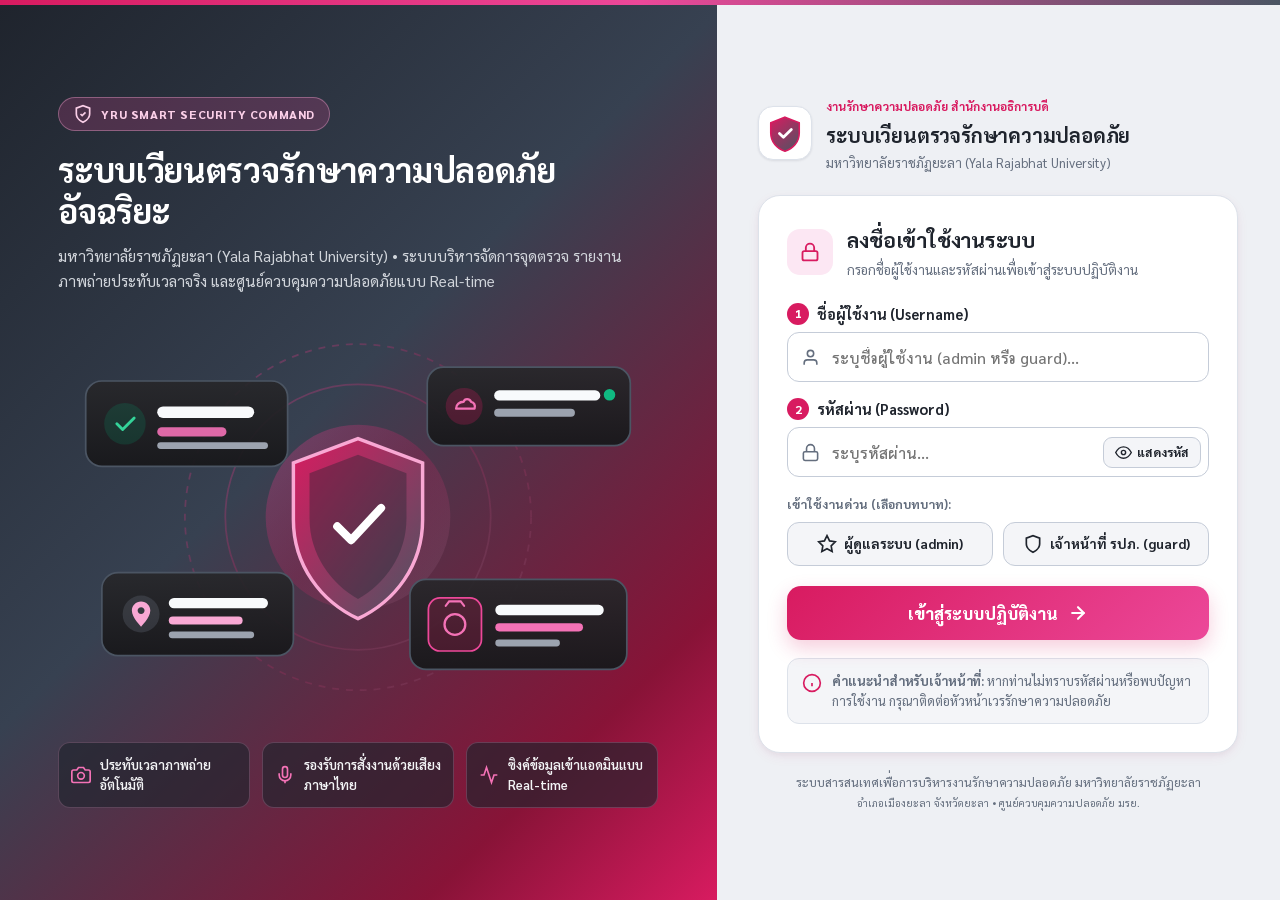
==== commit eb9853da: "style(theme): ปรับโทนสีเว็บไซต์เป็นสีชมพู-เทา ประจำมหาวิทยาลัยราชภัฏยะลา (YRU Pink & Gray)" ====
--- a/login.html
+++ b/login.html
@@ -11,7 +11,7 @@
   <link rel="stylesheet" href="https://fonts.googleapis.com/css2?family=Plus+Jakarta+Sans:wght@500;600;700;800&family=Sarabun:ital,wght@0,300;0,400;0,500;0,600;0,700;0,800;1,400;1,600&display=swap">
   
   <!-- Main CSS -->
-  <link rel="stylesheet" href="css/style.css?v=5.0">
+  <link rel="stylesheet" href="css/style.css?v=6.2">
 </head>
 <body class="login-body">
 
@@ -41,17 +41,17 @@
           <svg viewBox="0 0 520 340" fill="none" xmlns="http://www.w3.org/2000/svg" class="hero-vector-svg">
             <defs>
               <linearGradient id="gradBgGlow" x1="0%" y1="0%" x2="100%" y2="100%">
-                <stop offset="0%" stop-color="#14B8A6" stop-opacity="0.28"/>
-                <stop offset="50%" stop-color="#0EA5E9" stop-opacity="0.18"/>
-                <stop offset="100%" stop-color="#6366F1" stop-opacity="0.25"/>
+                <stop offset="0%" stop-color="#EC4899" stop-opacity="0.32"/>
+                <stop offset="50%" stop-color="#D81B60" stop-opacity="0.22"/>
+                <stop offset="100%" stop-color="#6B7280" stop-opacity="0.28"/>
               </linearGradient>
               <linearGradient id="gradShield" x1="0%" y1="0%" x2="100%" y2="100%">
-                <stop offset="0%" stop-color="#0D9488"/>
-                <stop offset="100%" stop-color="#0284C7"/>
+                <stop offset="0%" stop-color="#D81B60"/>
+                <stop offset="100%" stop-color="#4B5563"/>
               </linearGradient>
               <linearGradient id="gradCard" x1="0%" y1="0%" x2="0%" y2="100%">
-                <stop offset="0%" stop-color="#1E293B" stop-opacity="0.9"/>
-                <stop offset="100%" stop-color="#0F172A" stop-opacity="0.95"/>
+                <stop offset="0%" stop-color="#27272A" stop-opacity="0.92"/>
+                <stop offset="100%" stop-color="#18181B" stop-opacity="0.96"/>
               </linearGradient>
             </defs>
 
@@ -62,49 +62,49 @@
 
             <!-- Left Floating Card: Checkpoint Verified -->
             <g transform="translate(24, 52)">
-              <rect width="175" height="74" rx="14" fill="url(#gradCard)" stroke="#334155" stroke-width="1.5"/>
+              <rect width="175" height="74" rx="14" fill="url(#gradCard)" stroke="#4B5563" stroke-width="1.5"/>
               <circle cx="34" cy="37" r="18" fill="#059669" fill-opacity="0.2"/>
               <path d="M27 37L32 42L42 32" stroke="#34D399" stroke-width="2.5" stroke-linecap="round" stroke-linejoin="round"/>
               <rect x="62" y="22" width="84" height="10" rx="5" fill="#F8FAFC"/>
-              <rect x="62" y="40" width="60" height="8" rx="4" fill="#38BDF8" fill-opacity="0.8"/>
-              <rect x="62" y="53" width="96" height="6" rx="3" fill="#64748B"/>
+              <rect x="62" y="40" width="60" height="8" rx="4" fill="#F472B6" fill-opacity="0.9"/>
+              <rect x="62" y="53" width="96" height="6" rx="3" fill="#9CA3AF"/>
             </g>
 
             <!-- Right Floating Card: Real-time Cloud Sync -->
             <g transform="translate(320, 40)">
-              <rect width="176" height="68" rx="14" fill="url(#gradCard)" stroke="#334155" stroke-width="1.5"/>
-              <circle cx="32" cy="34" r="16" fill="#0284C7" fill-opacity="0.25"/>
-              <path d="M25 36C25 32.5 28 30 31.5 30C32.5 27 36.5 27 38 30C40.5 30.5 42 33 41 36H25Z" stroke="#38BDF8" stroke-width="2" stroke-linejoin="round"/>
+              <rect width="176" height="68" rx="14" fill="url(#gradCard)" stroke="#4B5563" stroke-width="1.5"/>
+              <circle cx="32" cy="34" r="16" fill="#D81B60" fill-opacity="0.25"/>
+              <path d="M25 36C25 32.5 28 30 31.5 30C32.5 27 36.5 27 38 30C40.5 30.5 42 33 41 36H25Z" stroke="#F472B6" stroke-width="2" stroke-linejoin="round"/>
               <rect x="58" y="20" width="92" height="9" rx="4.5" fill="#F8FAFC"/>
-              <rect x="58" y="36" width="70" height="7" rx="3.5" fill="#94A3B8"/>
+              <rect x="58" y="36" width="70" height="7" rx="3.5" fill="#9CA3AF"/>
               <circle cx="158" cy="24" r="5" fill="#10B981"/>
             </g>
 
             <!-- Bottom Floating Card: Timestamp Photo Stamp -->
             <g transform="translate(305, 224)">
-              <rect width="188" height="78" rx="14" fill="url(#gradCard)" stroke="#334155" stroke-width="1.5"/>
-              <rect x="16" y="16" width="46" height="46" rx="10" fill="#0D9488" fill-opacity="0.2" stroke="#14B8A6" stroke-width="1.5"/>
-              <circle cx="39" cy="39" r="9" stroke="#2DD4BF" stroke-width="2"/>
-              <path d="M31 23L34 19H44L47 23" stroke="#2DD4BF" stroke-width="1.8" stroke-linecap="round"/>
+              <rect width="188" height="78" rx="14" fill="url(#gradCard)" stroke="#4B5563" stroke-width="1.5"/>
+              <rect x="16" y="16" width="46" height="46" rx="10" fill="#D81B60" fill-opacity="0.22" stroke="#EC4899" stroke-width="1.5"/>
+              <circle cx="39" cy="39" r="9" stroke="#F472B6" stroke-width="2"/>
+              <path d="M31 23L34 19H44L47 23" stroke="#F472B6" stroke-width="1.8" stroke-linecap="round"/>
               <rect x="74" y="22" width="94" height="9" rx="4.5" fill="#F8FAFC"/>
-              <rect x="74" y="38" width="76" height="7" rx="3.5" fill="#2DD4BF"/>
-              <rect x="74" y="52" width="56" height="6" rx="3" fill="#64748B"/>
+              <rect x="74" y="38" width="76" height="7" rx="3.5" fill="#F472B6"/>
+              <rect x="74" y="52" width="56" height="6" rx="3" fill="#9CA3AF"/>
             </g>
 
             <!-- Bottom Left Card: GPS & Building Node -->
             <g transform="translate(38, 218)">
-              <rect width="166" height="72" rx="14" fill="url(#gradCard)" stroke="#334155" stroke-width="1.5"/>
-              <circle cx="34" cy="36" r="16" fill="#6366F1" fill-opacity="0.22"/>
-              <path d="M34 25C29.5 25 26 28.5 26 33C26 39 34 47 34 47C34 47 42 39 42 33C42 28.5 38.5 25 34 25ZM34 36C32.3 36 31 34.7 31 33C31 31.3 32.3 30 34 30C35.7 30 37 31.3 37 33C37 34.7 35.7 36 34 36Z" fill="#818CF8"/>
+              <rect width="166" height="72" rx="14" fill="url(#gradCard)" stroke="#4B5563" stroke-width="1.5"/>
+              <circle cx="34" cy="36" r="16" fill="#6B7280" fill-opacity="0.28"/>
+              <path d="M34 25C29.5 25 26 28.5 26 33C26 39 34 47 34 47C34 47 42 39 42 33C42 28.5 38.5 25 34 25ZM34 36C32.3 36 31 34.7 31 33C31 31.3 32.3 30 34 30C35.7 30 37 31.3 37 33C37 34.7 35.7 36 34 36Z" fill="#F9A8D4"/>
               <rect x="58" y="22" width="86" height="9" rx="4.5" fill="#F8FAFC"/>
-              <rect x="58" y="38" width="64" height="7" rx="3.5" fill="#A5B4FC"/>
-              <rect x="58" y="51" width="74" height="6" rx="3" fill="#64748B"/>
+              <rect x="58" y="38" width="64" height="7" rx="3.5" fill="#F9A8D4"/>
+              <rect x="58" y="51" width="74" height="6" rx="3" fill="#9CA3AF"/>
             </g>
 
-            <!-- Centerpiece: Central Security Crest Shield -->
+            <!-- Centerpiece: Central Security Crest Shield (YRU Pink & Gray) -->
             <g transform="translate(196, 94)">
-              <path d="M64 8L120 29V78C120 118 96 149 64 164C32 149 8 118 8 78V29L64 8Z" fill="url(#gradShield)" stroke="#5EEAD4" stroke-width="3"/>
-              <path d="M64 22L106 38V77C106 109 87 134 64 147C41 134 22 109 22 77V38L64 22Z" fill="#0F172A" fill-opacity="0.35"/>
+              <path d="M64 8L120 29V78C120 118 96 149 64 164C32 149 8 118 8 78V29L64 8Z" fill="url(#gradShield)" stroke="#F9A8D4" stroke-width="3"/>
+              <path d="M64 22L106 38V77C106 109 87 134 64 147C41 134 22 109 22 77V38L64 22Z" fill="#1F242D" fill-opacity="0.38"/>
               <path d="M46 84L58 96L84 68" stroke="#FFFFFF" stroke-width="7" stroke-linecap="round" stroke-linejoin="round"/>
             </g>
           </svg>
@@ -147,8 +147,8 @@
               <path d="M17 24.5L22 29.5L32 19.5" stroke="#FFFFFF" stroke-width="3.5" stroke-linecap="round" stroke-linejoin="round"/>
               <defs>
                 <linearGradient id="crestGrad" x1="6" y1="4" x2="42" y2="47" gradientUnits="userSpaceOnUse">
-                  <stop stop-color="#0D9488"/>
-                  <stop offset="1" stop-color="#0284C7"/>
+                  <stop stop-color="#D81B60"/>
+                  <stop offset="1" stop-color="#4B5563"/>
                 </linearGradient>
               </defs>
             </svg>
--- a/css/style.css
+++ b/css/style.css
@@ -1,45 +1,46 @@
 /* ==========================================================================
-   YRU SMART SECURITY PATROL COMMAND SYSTEM — V5.0 DESIGN SYSTEM
-   Modern Tactical Teal, Royal Indigo & Crisp Slate Color Palette
+   YRU SMART SECURITY PATROL COMMAND SYSTEM — V6.2 DESIGN SYSTEM
+   Yala Rajabhat University Official Pink & Gray Color Palette (สีชมพู-เทา มรย.)
    Full-Wide PC/Tablet & Ergonomic Mobile Responsive Layout
    ========================================================================== */
 
 :root,
 [data-theme="light"] {
-  /* Core Surfaces & Canvas */
-  --bg: #F1F5F9;
-  --bg-pattern: radial-gradient(circle at 15% 15%, rgba(13, 148, 136, 0.06), transparent 38%),
-                radial-gradient(circle at 85% 80%, rgba(79, 70, 229, 0.05), transparent 40%);
+  /* Core Surfaces & Architectural Gray Canvas (สีเทาประจำมหาวิทยาลัย) */
+  --bg: #EEF0F4;
+  --bg-pattern: radial-gradient(circle at 15% 15%, rgba(216, 27, 96, 0.07), transparent 40%),
+                radial-gradient(circle at 85% 80%, rgba(71, 85, 105, 0.08), transparent 42%);
   --surface: #FFFFFF;
-  --surface-alt: #F8FAFC;
-  --surface-hover: #EEF2F6;
+  --surface-alt: #F4F5F8;
+  --surface-hover: #FDF2F7;
   --surface-elevated: #FFFFFF;
 
-  /* Typography Hierarchy */
-  --ink: #0F172A;
-  --ink-secondary: #334155;
-  --muted: #64748B;
-
-  /* Borders & Dividers */
-  --line: #E2E8F0;
-  --line-strong: #CBD5E1;
-
-  /* Brand & Accent Palette (Teal Emerald + Royal Indigo + Slate Command) */
-  --primary: #0D9488;
-  --primary-hover: #0F766E;
-  --primary-light: #CCFBF1;
-  --primary-glow: rgba(13, 148, 136, 0.2);
-
-  --navy: #0F766E;
-  --navy-dark: #0F172A;
-  --indigo: #4F46E5;
-  --indigo-hover: #4338CA;
-  --indigo-bg: #EEF2FF;
-
-  --accent: #0284C7;
-  --yru-pink: #4F46E5;
+  /* Typography Hierarchy (Deep Slate Gray) */
+  --ink: #1F242D;
+  --ink-secondary: #374151;
+  --muted: #646E7E;
+
+  /* Borders & Dividers (Cool Gray) */
+  --line: #DDE2EA;
+  --line-strong: #C5CCD8;
+
+  /* Brand & Accent Palette: YRU Pink & Gray (สีชมพู-เทา มรย.) */
+  --primary: #D81B60;
+  --primary-hover: #AD1457;
+  --primary-light: #FCE7F3;
+  --primary-soft: #FCE7F3;
+  --primary-glow: rgba(216, 27, 96, 0.22);
+
+  --navy: #374151;
+  --navy-dark: #1F242D;
+  --indigo: #4B5563;
+  --indigo-hover: #374151;
+  --indigo-bg: #E5E7EB;
+
+  --accent: #EC4899;
+  --yru-pink: #D81B60;
   --yru-gold: #D97706;
-  --yru-gray: #334155;
+  --yru-gray: #4B5563;
 
   /* Semantic Status Colors */
   --ok: #059669;
@@ -55,45 +56,47 @@
   --risk-border: #FDE68A;
 
   /* Elevation Shadows */
-  --shadow-sm: 0 1px 3px rgba(15, 23, 42, 0.05), 0 1px 2px rgba(15, 23, 42, 0.03);
-  --shadow-md: 0 4px 14px -2px rgba(15, 23, 42, 0.07), 0 2px 6px -1px rgba(15, 23, 42, 0.04);
-  --shadow-lg: 0 14px 30px -6px rgba(15, 23, 42, 0.12), 0 4px 12px -2px rgba(15, 23, 42, 0.06);
+  --shadow-sm: 0 1px 3px rgba(31, 36, 45, 0.06), 0 1px 2px rgba(31, 36, 45, 0.04);
+  --shadow-md: 0 4px 14px -2px rgba(216, 27, 96, 0.08), 0 2px 6px -1px rgba(31, 36, 45, 0.05);
+  --shadow-lg: 0 14px 30px -6px rgba(31, 36, 45, 0.14), 0 4px 12px -2px rgba(216, 27, 96, 0.08);
   --radius-sm: 10px;
   --radius-md: 16px;
   --radius-lg: 22px;
 }
 
 [data-theme="dark"] {
-  --bg: #090D16;
-  --bg-pattern: radial-gradient(circle at 15% 15%, rgba(20, 184, 166, 0.1), transparent 38%),
-                radial-gradient(circle at 85% 80%, rgba(99, 102, 241, 0.08), transparent 40%);
-  --surface: #111827;
-  --surface-alt: #1E293B;
-  --surface-hover: #263449;
-  --surface-elevated: #1E293B;
-
-  --ink: #F8FAFC;
-  --ink-secondary: #CBD5E1;
-  --muted: #94A3B8;
-
-  --line: #1E293B;
-  --line-strong: #334155;
-
-  --primary: #14B8A6;
-  --primary-hover: #0D9488;
-  --primary-light: rgba(20, 184, 166, 0.18);
-  --primary-glow: rgba(20, 184, 166, 0.28);
-
-  --navy: #14B8A6;
-  --navy-dark: #090D16;
-  --indigo: #6366F1;
-  --indigo-hover: #818CF8;
-  --indigo-bg: rgba(99, 102, 241, 0.16);
-
-  --accent: #38BDF8;
-  --yru-pink: #6366F1;
+  /* Dark Charcoal Gray & Luminous YRU Pink */
+  --bg: #121418;
+  --bg-pattern: radial-gradient(circle at 15% 15%, rgba(236, 72, 153, 0.12), transparent 40%),
+                radial-gradient(circle at 85% 80%, rgba(148, 163, 184, 0.08), transparent 42%);
+  --surface: #1B1E24;
+  --surface-alt: #252932;
+  --surface-hover: #2E2532;
+  --surface-elevated: #252932;
+
+  --ink: #F3F4F6;
+  --ink-secondary: #D1D5DB;
+  --muted: #9CA3AF;
+
+  --line: #2E333D;
+  --line-strong: #4B5563;
+
+  --primary: #F472B6;
+  --primary-hover: #EC4899;
+  --primary-light: rgba(244, 114, 182, 0.18);
+  --primary-soft: rgba(244, 114, 182, 0.18);
+  --primary-glow: rgba(244, 114, 182, 0.28);
+
+  --navy: #9CA3AF;
+  --navy-dark: #121418;
+  --indigo: #9CA3AF;
+  --indigo-hover: #D1D5DB;
+  --indigo-bg: rgba(156, 163, 175, 0.18);
+
+  --accent: #EC4899;
+  --yru-pink: #F472B6;
   --yru-gold: #F59E0B;
-  --yru-gray: #475569;
+  --yru-gray: #6B7280;
 
   --ok: #10B981;
   --ok-bg: rgba(16, 185, 129, 0.14);
@@ -107,9 +110,9 @@
   --risk-bg: rgba(245, 158, 11, 0.14);
   --risk-border: rgba(245, 158, 11, 0.35);
 
-  --shadow-sm: 0 2px 6px rgba(0, 0, 0, 0.3);
-  --shadow-md: 0 8px 20px rgba(0, 0, 0, 0.4);
-  --shadow-lg: 0 20px 40px rgba(0, 0, 0, 0.55);
+  --shadow-sm: 0 2px 6px rgba(0, 0, 0, 0.35);
+  --shadow-md: 0 8px 20px rgba(0, 0, 0, 0.45);
+  --shadow-lg: 0 20px 40px rgba(0, 0, 0, 0.6);
 }
 
 /* ==========================================================================
@@ -175,11 +178,11 @@
   vertical-align: middle;
 }
 
-/* Top Accent Ribbon */
+/* Top Accent Ribbon (YRU Pink & Gray) */
 .uni-top-ribbon {
   height: 5px;
   width: 100%;
-  background: linear-gradient(90deg, #0D9488 0%, #0284C7 50%, #4F46E5 100%);
+  background: linear-gradient(90deg, #D81B60 0%, #EC4899 50%, #4B5563 100%);
 }
 
 /* ==========================================================================
@@ -315,9 +318,9 @@
   display: inline-flex;
   align-items: center;
   gap: 8px;
-  background: var(--indigo-bg);
-  color: var(--indigo);
-  border: 1.5px solid rgba(79, 70, 229, 0.25);
+  background: var(--primary-light);
+  color: var(--primary);
+  border: 1.5px solid rgba(216, 27, 96, 0.28);
   padding: 9px 15px;
   border-radius: 12px;
   font-size: 14px;
@@ -328,10 +331,10 @@
 }
 
 .btn-switch-view:hover {
-  background: var(--indigo);
+  background: var(--primary);
   color: #FFFFFF;
   transform: translateY(-1px);
-  box-shadow: 0 4px 12px rgba(79, 70, 229, 0.25);
+  box-shadow: 0 4px 12px rgba(216, 27, 96, 0.28);
 }
 
 .user-pill {
@@ -428,7 +431,7 @@
 .guard-area-logs { grid-area: logs; }
 
 /* ==========================================================================
-   HERO WELCOME BANNERS (GUARD & ADMIN COMMAND)
+   HERO WELCOME BANNERS (GUARD & ADMIN COMMAND — YRU PINK & GRAY)
    ========================================================================== */
 .role-welcome-banner {
   position: relative;
@@ -439,13 +442,13 @@
   align-items: center;
   gap: 20px;
   color: #FFFFFF;
-  background: linear-gradient(135deg, #0F172A 0%, #134E4A 55%, #0F766E 100%);
+  background: linear-gradient(135deg, #27272A 0%, #3F3F46 42%, #AD1457 82%, #D81B60 100%);
   box-shadow: var(--shadow-md);
-  border: 1px solid rgba(94, 234, 212, 0.22);
+  border: 1px solid rgba(244, 114, 182, 0.3);
 }
 
 .admin-banner {
-  background: linear-gradient(135deg, #0F172A 0%, #1E1B4B 52%, #0F766E 100%);
+  background: linear-gradient(135deg, #1F242D 0%, #374151 48%, #9D174D 85%, #D81B60 100%);
   margin-bottom: 18px;
 }
 
@@ -454,8 +457,8 @@
   width: 68px;
   height: 68px;
   border-radius: 18px;
-  background: rgba(255, 255, 255, 0.1);
-  border: 1px solid rgba(255, 255, 255, 0.2);
+  background: rgba(255, 255, 255, 0.12);
+  border: 1px solid rgba(255, 255, 255, 0.25);
   display: flex;
   align-items: center;
   justify-content: center;
@@ -477,9 +480,9 @@
   display: inline-flex;
   align-items: center;
   gap: 8px;
-  background: rgba(20, 184, 166, 0.22);
-  border: 1px solid rgba(94, 234, 212, 0.35);
-  color: #5EEAD4;
+  background: rgba(236, 72, 153, 0.22);
+  border: 1px solid rgba(249, 168, 212, 0.42);
+  color: #FBCFE8;
   padding: 4px 12px;
   border-radius: 999px;
   font-size: 11.5px;
@@ -1683,7 +1686,7 @@
   gap: 5px;
   background: var(--primary-light);
   color: var(--primary);
-  border: 1px solid rgba(13, 148, 136, 0.3);
+  border: 1px solid rgba(216, 27, 96, 0.3);
   padding: 6px 12px;
   border-radius: 9px;
   font-size: 13px;
@@ -1890,7 +1893,7 @@
   display: none;
   position: relative;
   overflow: hidden;
-  background: linear-gradient(135deg, #090D16 0%, #0F172A 48%, #134E4A 100%);
+  background: linear-gradient(135deg, #1F242D 0%, #374151 45%, #881337 82%, #D81B60 100%);
   color: #F8FAFC;
   padding: 48px 56px;
   align-items: center;
@@ -1913,9 +1916,9 @@
   display: inline-flex;
   align-items: center;
   gap: 8px;
-  background: rgba(20, 184, 166, 0.16);
-  border: 1px solid rgba(94, 234, 212, 0.32);
-  color: #5EEAD4;
+  background: rgba(236, 72, 153, 0.2);
+  border: 1px solid rgba(249, 168, 212, 0.38);
+  color: #FBCFE8;
   padding: 6px 14px;
   border-radius: 999px;
   font-size: 12px;
@@ -1933,7 +1936,7 @@
 
 .login-hero-desc {
   font-size: 15.5px;
-  color: #94A3B8;
+  color: #D1D5DB;
   margin: 0 0 28px;
   line-height: 1.6;
 }
@@ -1956,8 +1959,8 @@
 }
 
 .login-feat-item {
-  background: rgba(30, 41, 59, 0.65);
-  border: 1px solid rgba(148, 163, 184, 0.18);
+  background: rgba(31, 36, 45, 0.65);
+  border: 1px solid rgba(249, 168, 212, 0.22);
   border-radius: 12px;
   padding: 12px;
   display: flex;
@@ -1965,11 +1968,11 @@
   gap: 9px;
   font-size: 13px;
   font-weight: 600;
-  color: #E2E8F0;
+  color: #F3F4F6;
 }
 
 .login-feat-item svg {
-  color: #2DD4BF;
+  color: #F472B6;
 }
 
 /* Login Form Right Column */
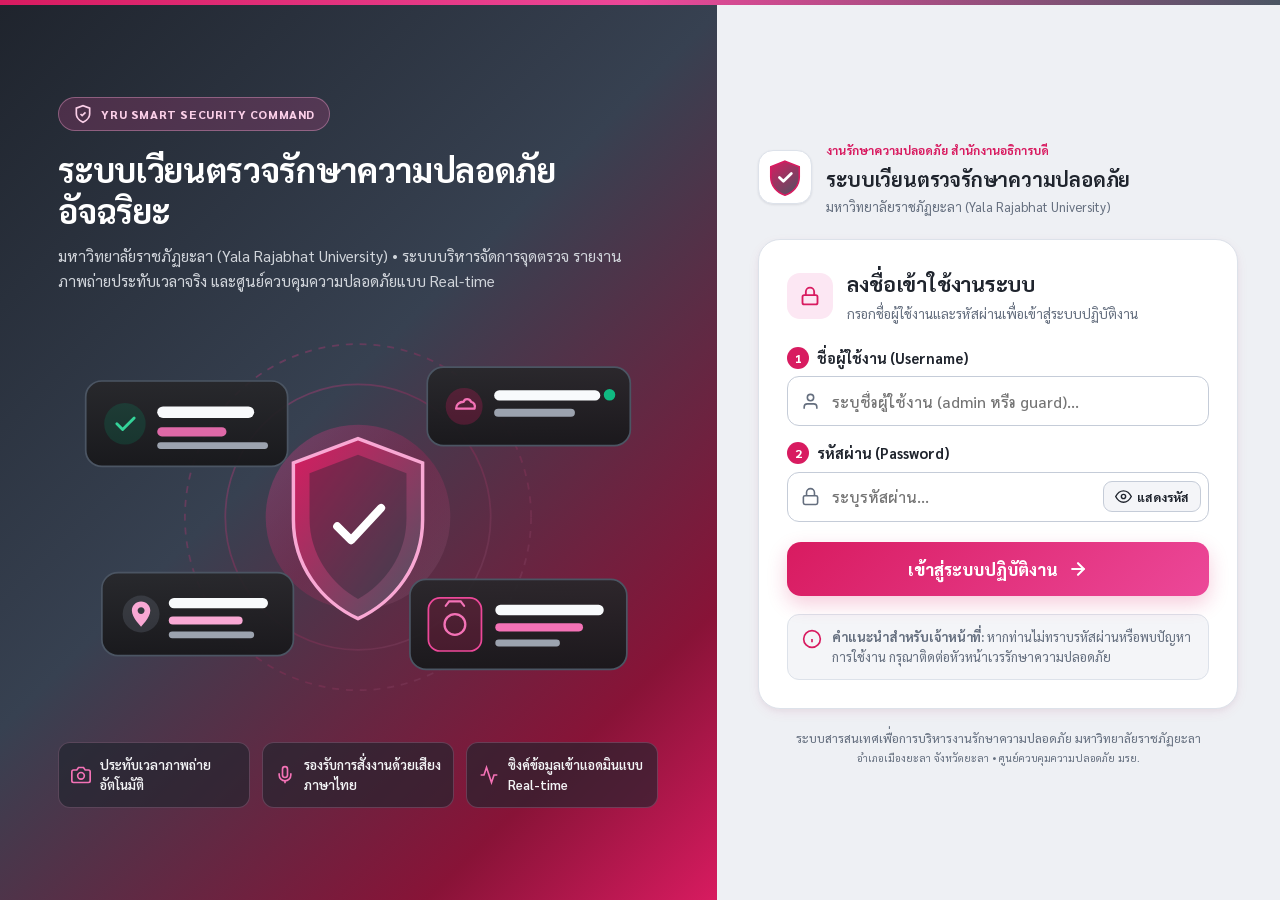
==== commit b7b1ace5: "chore(login): ลบปุ่มเข้าใช้งานด่วน ผู้ดูแลระบบและเจ้าหน้าที่ รปภ. ออกจากหน้าล็อกอิน" ====
--- a/login.html
+++ b/login.html
@@ -231,25 +231,6 @@
               </div>
             </div>
 
-            <!-- ปุ่มลัดเข้าสู่ระบบด่วนสำหรับทดสอบ -->
-            <div class="login-quick-roles-wrap">
-              <span class="quick-role-lbl">เข้าใช้งานด่วน (เลือกบทบาท):</span>
-              <div class="login-quick-roles">
-                <button type="button" class="btn-quick-login" id="btnQuickAdmin">
-                  <svg class="svg-icon" viewBox="0 0 24 24" fill="none" stroke="currentColor" stroke-width="2">
-                    <path d="M12 2L15.09 8.26L22 9.27L17 14.14L18.18 21.02L12 17.77L5.82 21.02L7 14.14L2 9.27L8.91 8.26L12 2Z"/>
-                  </svg>
-                  <span>ผู้ดูแลระบบ (admin)</span>
-                </button>
-                <button type="button" class="btn-quick-login" id="btnQuickGuard">
-                  <svg class="svg-icon" viewBox="0 0 24 24" fill="none" stroke="currentColor" stroke-width="2">
-                    <path d="M12 22s8-4 8-10V5l-8-3-8 3v7c0 6 8 10 8 10z"/>
-                  </svg>
-                  <span>เจ้าหน้าที่ รปภ. (guard)</span>
-                </button>
-              </div>
-            </div>
-
             <!-- ปุ่มกดเข้าสู่ระบบขนาดใหญ่ -->
             <button type="submit" class="btn-login-primary" id="submitLoginBtn">
               <span>เข้าสู่ระบบปฏิบัติงาน</span>
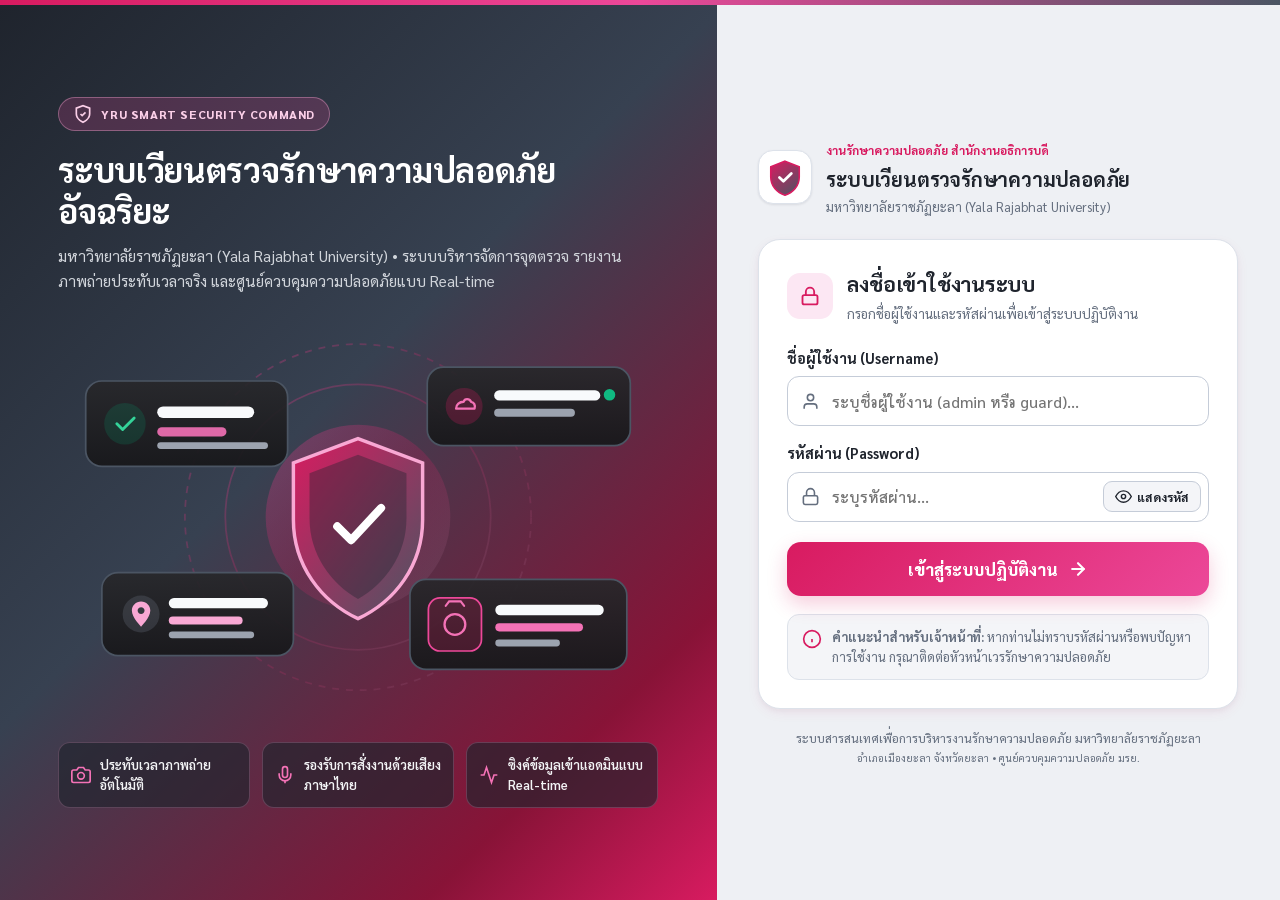
==== commit 6b88c4f6: "chore(login): เอาตัวเลข 1 และ 2 หน้าชื่อผู้ใช้งานและรหัสผ่านออก" ====
--- a/login.html
+++ b/login.html
@@ -180,10 +180,9 @@
           <form id="loginForm" class="login-form-clean">
             <div id="loginAlertBox" class="login-alert-banner" style="display:none;"></div>
 
-            <!-- ช่องที่ 1: ชื่อผู้ใช้งาน -->
+            <!-- ช่องชื่อผู้ใช้งาน -->
             <div class="login-field-group">
               <label for="usernameInput" class="login-field-label">
-                <span class="step-circle">1</span>
                 <span>ชื่อผู้ใช้งาน (Username)</span>
               </label>
               <div class="input-with-svg">
@@ -202,10 +201,9 @@
               </div>
             </div>
 
-            <!-- ช่องที่ 2: รหัสผ่าน -->
+            <!-- ช่องรหัสผ่าน -->
             <div class="login-field-group">
               <label for="passwordInput" class="login-field-label">
-                <span class="step-circle">2</span>
                 <span>รหัสผ่าน (Password)</span>
               </label>
               <div class="login-pw-wrapper input-with-svg">
